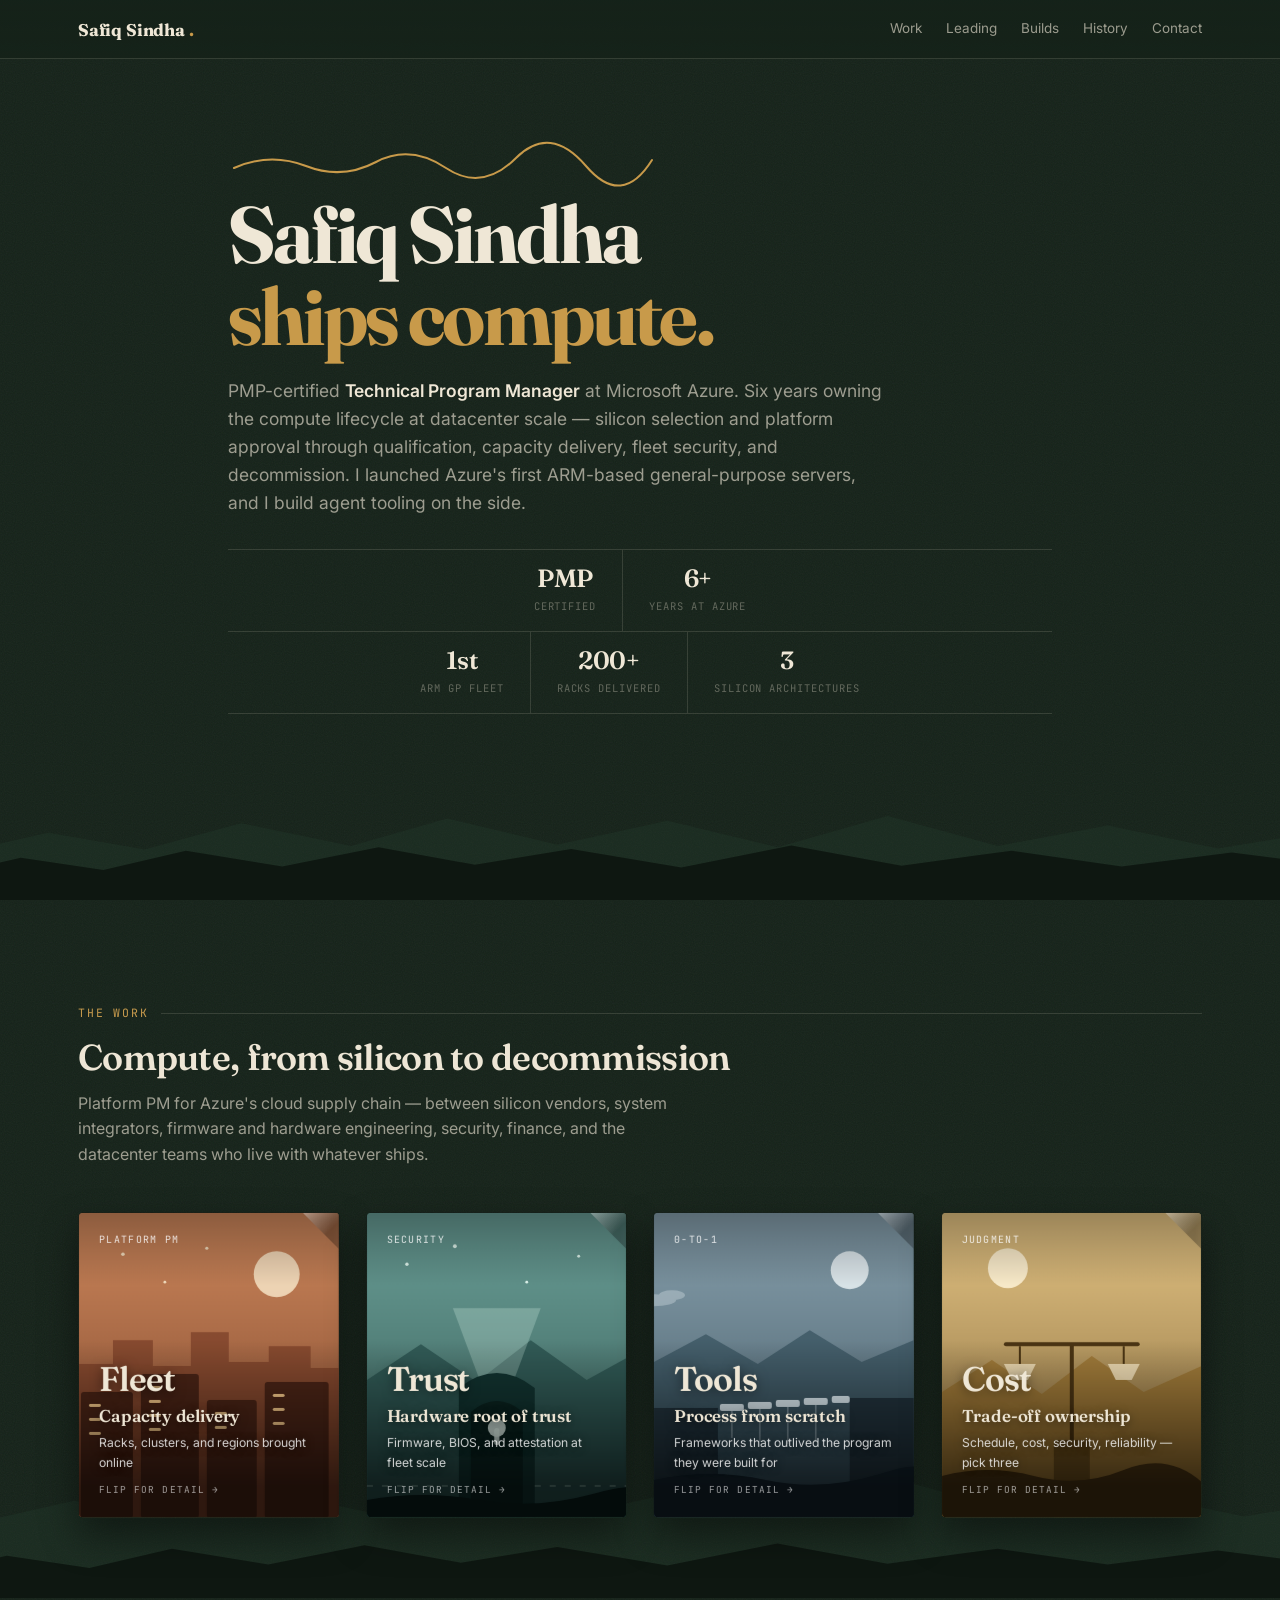
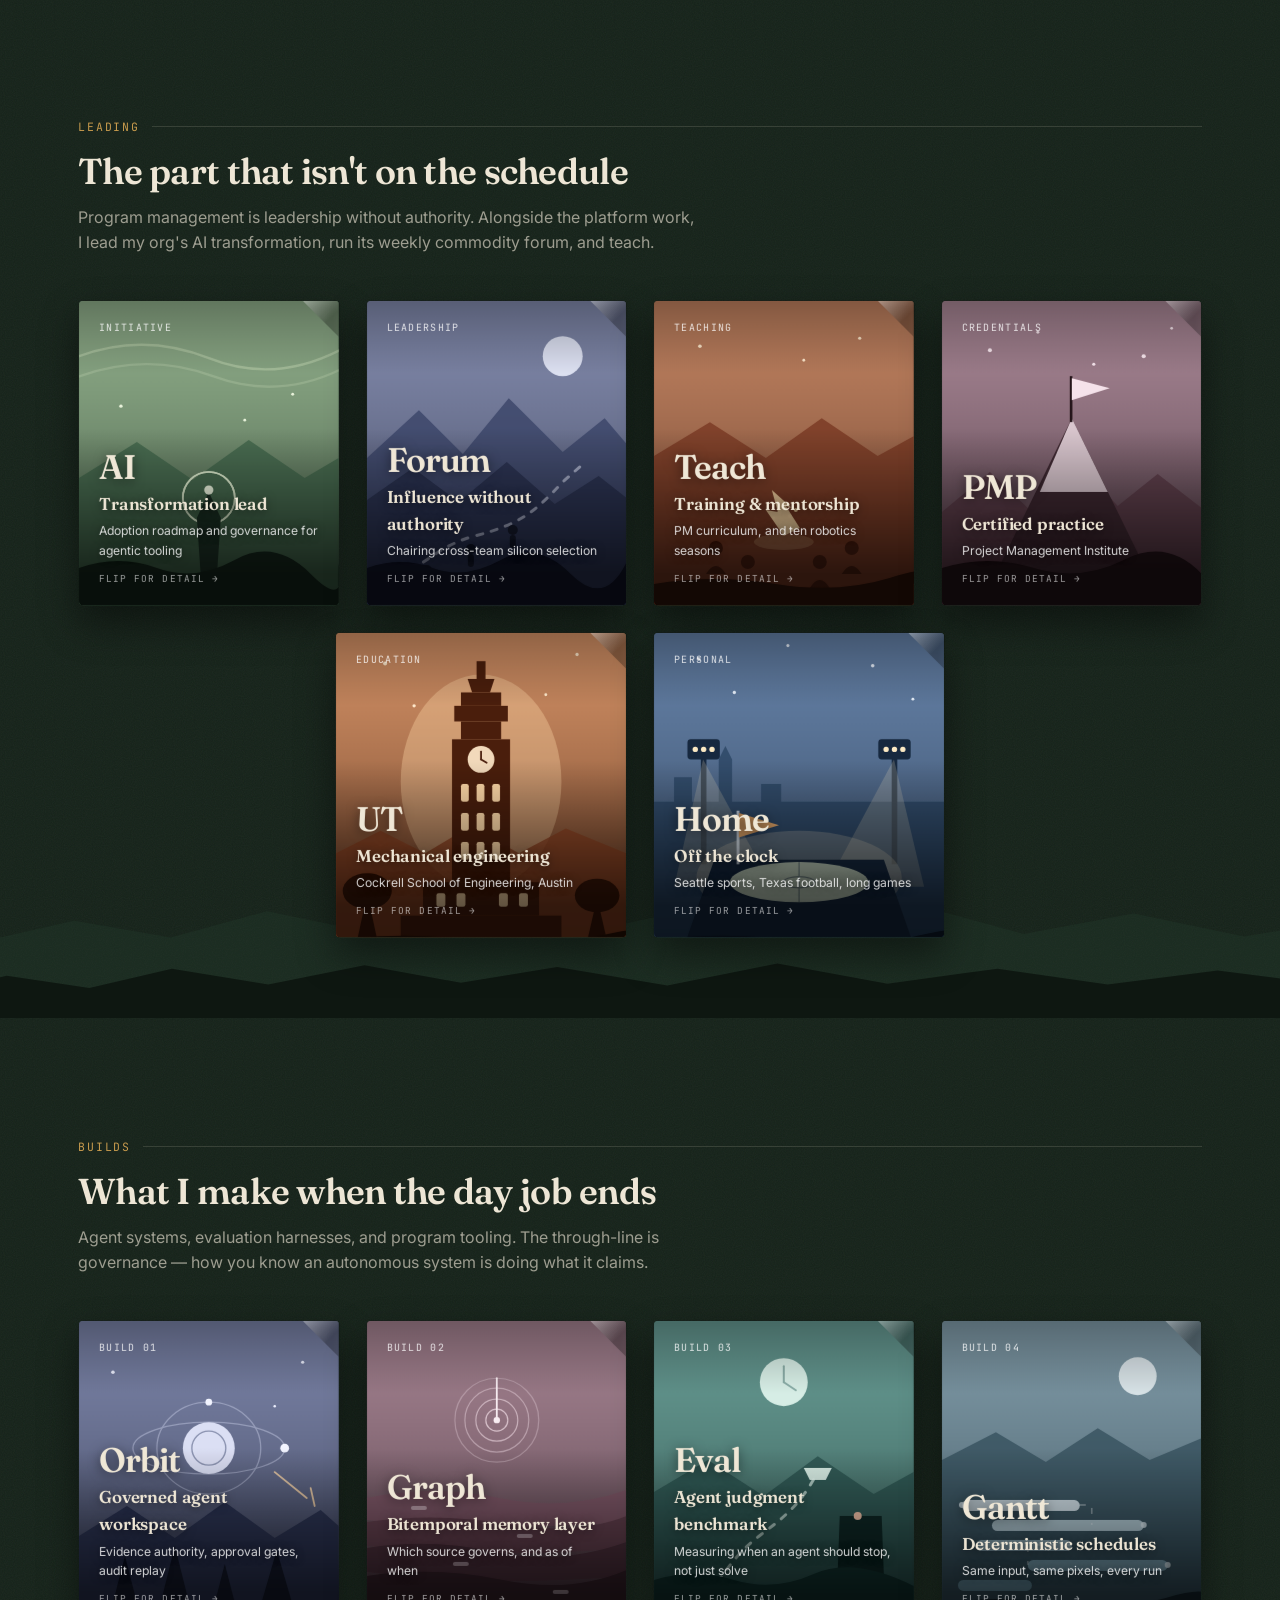
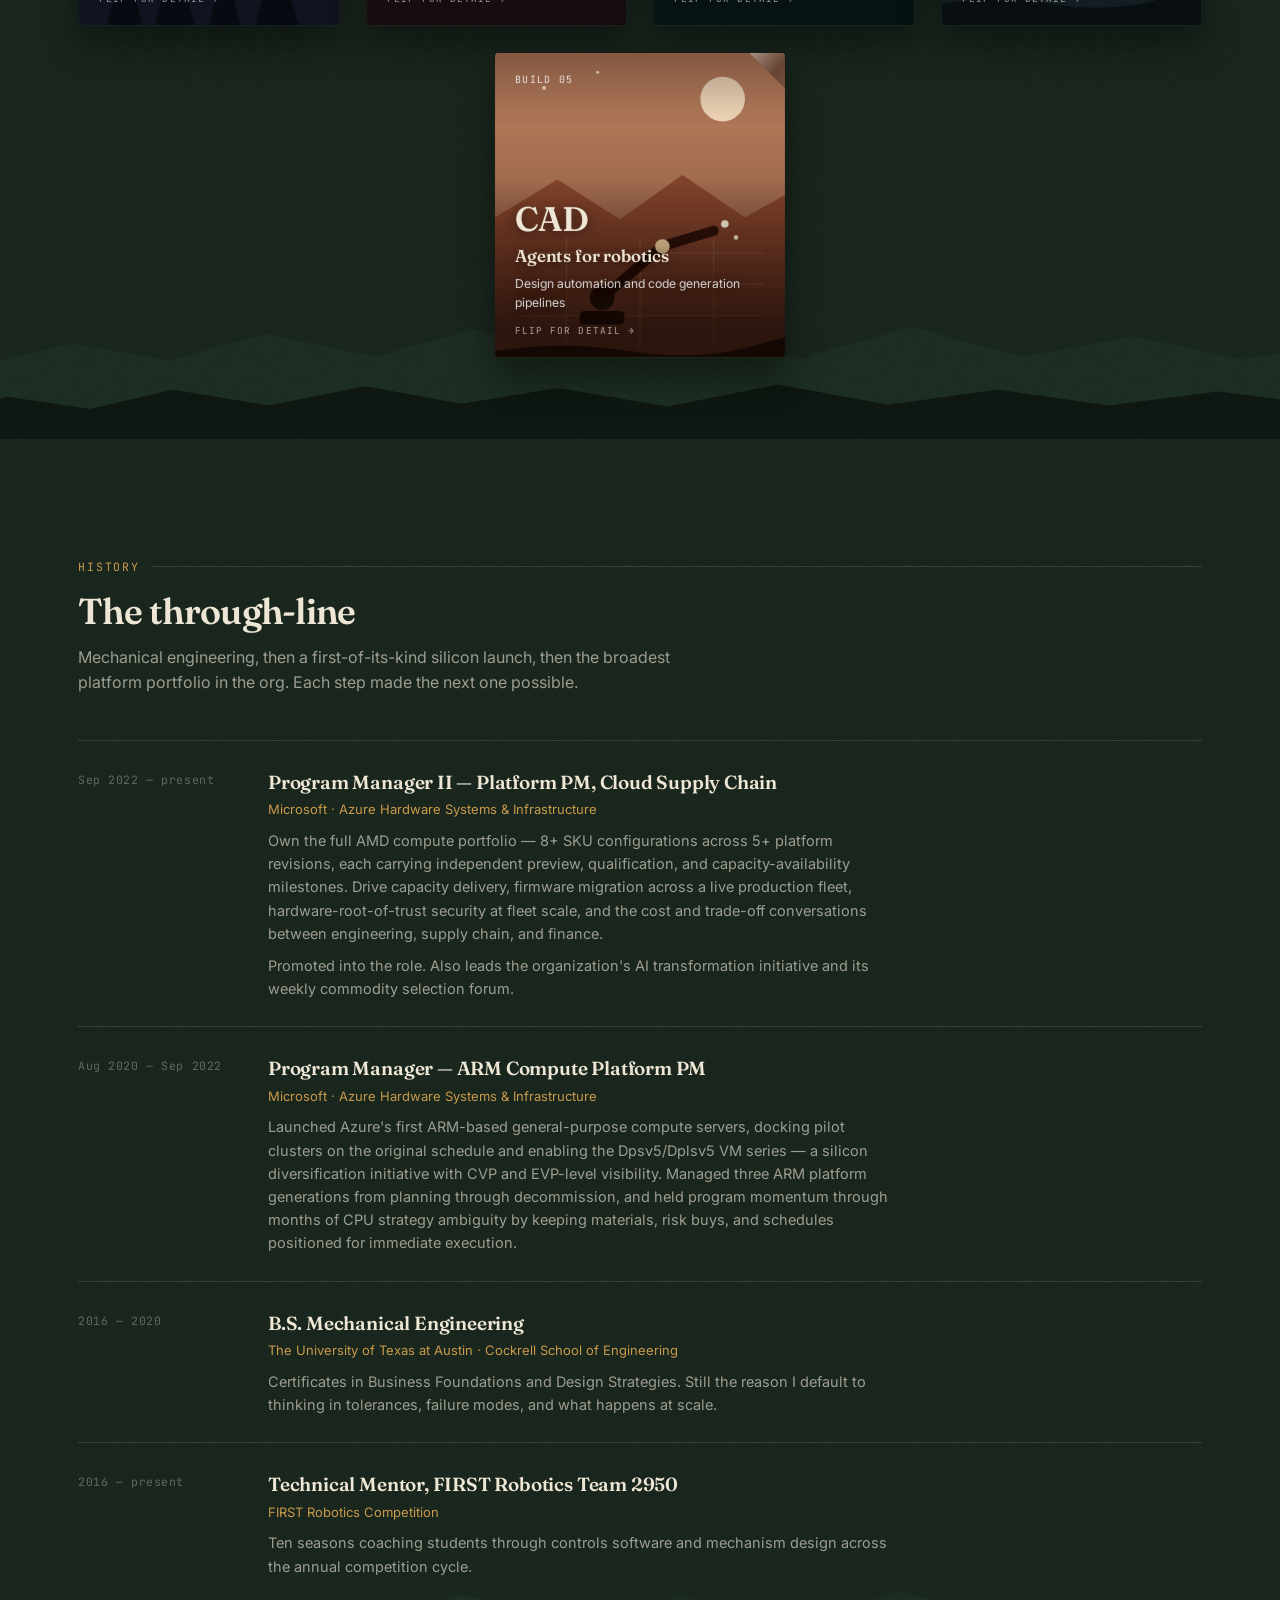
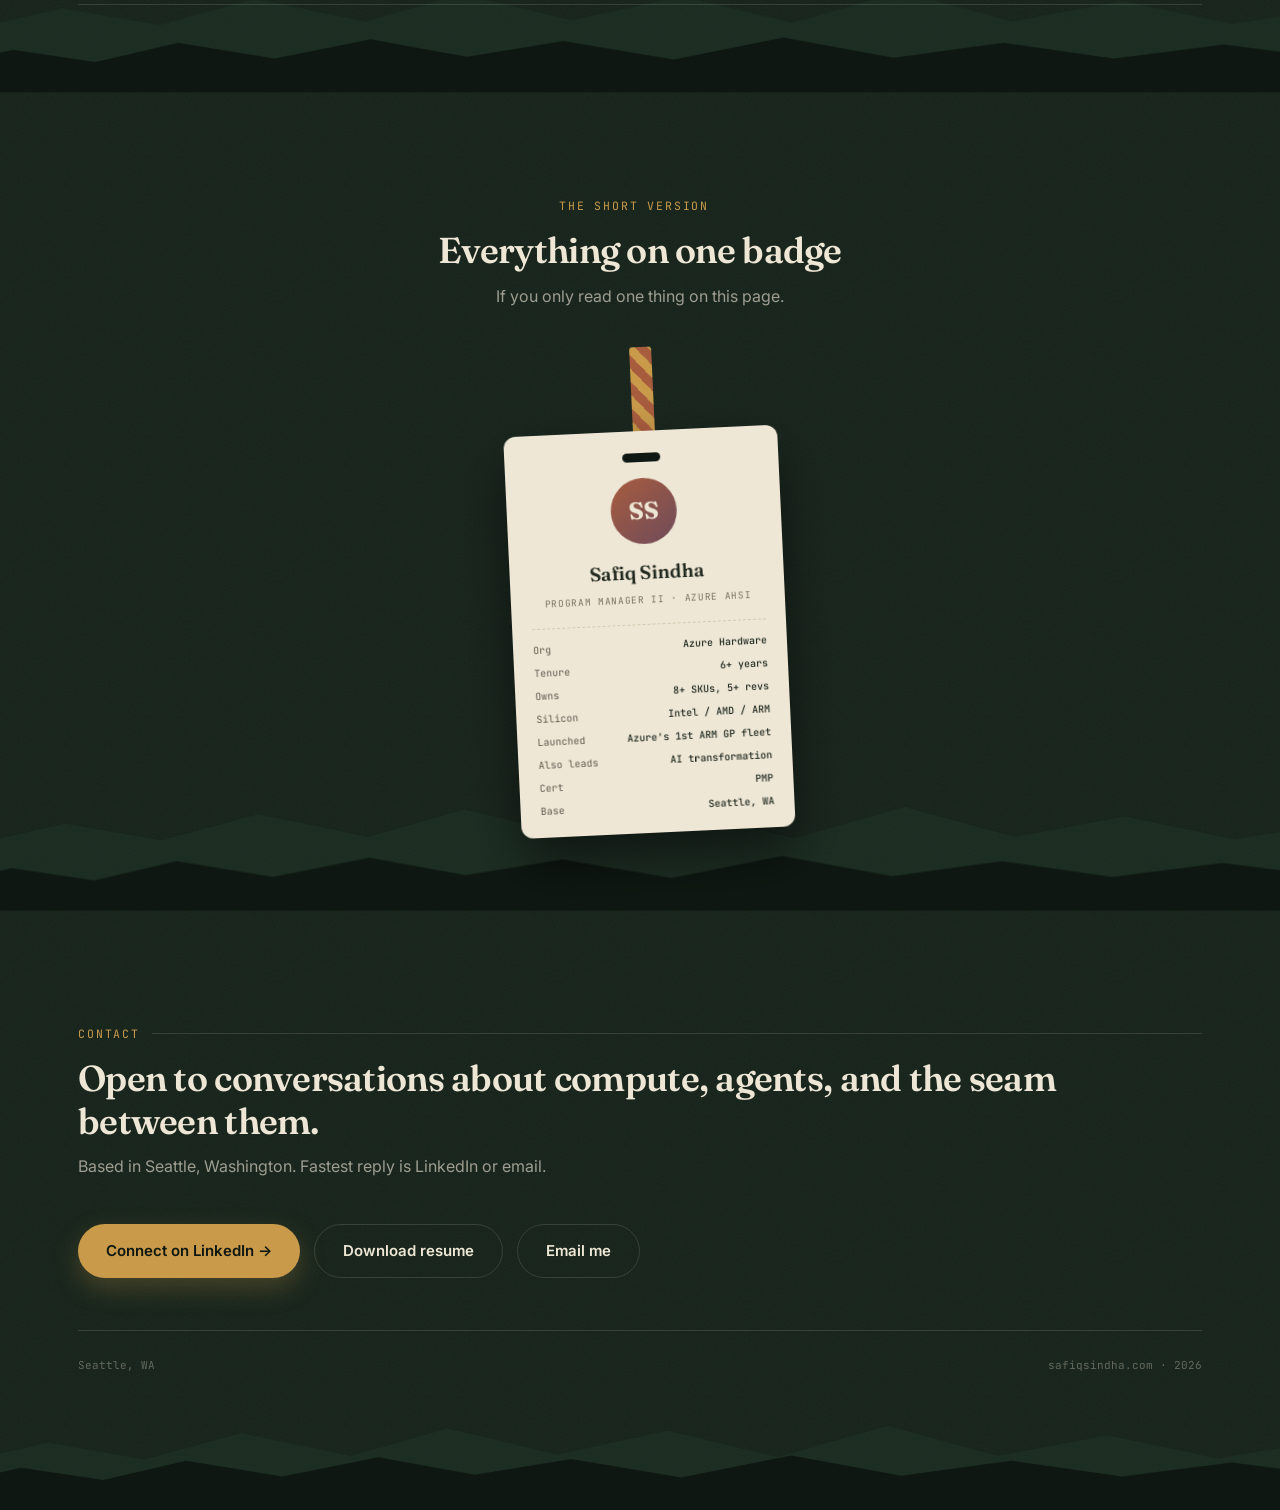
==== index.html @ f5b1d0be "Manual upload of website just the site itself" ====
<!DOCTYPE html>
<html lang="en" class="no-js">
<head>
<meta charset="UTF-8">
<script>document.documentElement.classList.remove('no-js');</script>
<meta name="viewport" content="width=device-width, initial-scale=1">
<title>Safiq Sindha — Technical Program Manager, Azure Compute</title>
<meta name="description" content="PMP-certified Technical Program Manager at Microsoft Azure. Six years owning the compute lifecycle at datacenter scale — from silicon selection and platform qualification through capacity delivery, fleet security, and decommission.">
<link rel="canonical" href="https://safiqsindha.com/">
<meta name="author" content="Safiq Sindha">
<meta name="theme-color" content="#152219">

<link rel="icon" href="/favicon.svg" type="image/svg+xml">
<link rel="icon" href="/favicon-32.png" sizes="32x32" type="image/png">
<link rel="apple-touch-icon" href="/favicon-180.png">

<meta property="og:type" content="website">
<meta property="og:site_name" content="Safiq Sindha">
<meta property="og:url" content="https://safiqsindha.com/">
<meta property="og:title" content="Safiq Sindha — ships compute.">
<meta property="og:description" content="Technical Program Manager at Microsoft Azure Hardware. Six years of cloud server platforms across ARM, Intel, and AMD. Launched Azure's first ARM general-purpose fleet.">
<meta property="og:image" content="https://safiqsindha.com/og-image.png">
<meta property="og:image:width" content="1200">
<meta property="og:image:height" content="630">
<meta property="og:image:alt" content="Safiq Sindha — Technical Program Manager, Microsoft Azure Hardware">

<meta name="twitter:card" content="summary_large_image">
<meta name="twitter:title" content="Safiq Sindha — ships compute.">
<meta name="twitter:description" content="Technical Program Manager at Microsoft Azure Hardware. Six years of cloud server platforms across ARM, Intel, and AMD.">
<meta name="twitter:image" content="https://safiqsindha.com/og-image.png">
<meta name="twitter:creator" content="@safiq5indha">

<script type="application/ld+json">
{
  "@context": "https://schema.org",
  "@type": "Person",
  "name": "Safiq Sindha",
  "url": "https://safiqsindha.com/",
  "jobTitle": "Technical Program Manager",
  "worksFor": { "@type": "Organization", "name": "Microsoft" },
  "address": { "@type": "PostalAddress", "addressLocality": "Seattle", "addressRegion": "WA", "addressCountry": "US" },
  "alumniOf": { "@type": "CollegeOrUniversity", "name": "The University of Texas at Austin" },
  "sameAs": ["https://linkedin.com/in/safiqsindha", "https://x.com/safiq5indha"]
}
</script>
<link rel="preconnect" href="https://fonts.googleapis.com">
<link rel="preconnect" href="https://fonts.gstatic.com" crossorigin>
<link href="https://fonts.googleapis.com/css2?family=Fraunces:opsz,wght@9..144,400;9..144,600;9..144,700&family=Inter:wght@400;500;600&family=JetBrains+Mono:wght@400;500&family=Caveat:wght@600&display=swap" rel="stylesheet">
<style>
  :root{
    --forest:#152219; --forest-deep:#0E1711; --canopy:#26402F;
    --cream:#EFE7D6; --cream-dim:rgba(239,231,214,.62); --cream-faint:rgba(239,231,214,.34);
    --ochre:#C89A4A; --moss:#5B7F63; --clay:#A85C3E; --slate:#4A6472; --plum:#6E4B5A;
    --teal:#3F6E6A; --rust:#9A4F33; --indigo:#4A5479; --burnt:#B25A2E; --night:#33507A;
    --rule:rgba(239,231,214,.14);
  }
  *{box-sizing:border-box;margin:0;padding:0}
  html{scroll-behavior:smooth}
  @media (prefers-reduced-motion:reduce){html{scroll-behavior:auto}
    *{animation-duration:.01ms!important;animation-iteration-count:1!important;transition-duration:.01ms!important}}
  body{background:var(--forest);color:var(--cream);font-family:'Inter',system-ui,sans-serif;
    font-size:16px;line-height:1.6;-webkit-font-smoothing:antialiased;overflow-x:hidden}
  a{color:inherit}
  a:focus-visible,button:focus-visible{outline:2px solid var(--ochre);outline-offset:3px;border-radius:2px}
  .wrap{width:100%;max-width:1180px;margin:0 auto;padding:0 28px}
  .skip{position:absolute;left:-9999px;top:0;z-index:100;background:var(--ochre);
    color:var(--forest-deep);padding:12px 20px;border-radius:0 0 8px 0;
    font-weight:600;font-size:14px;text-decoration:none}
  .skip:focus{left:0}

  .grain{position:absolute;inset:0;pointer-events:none;opacity:.055;
    background-image:url("data:image/svg+xml,%3Csvg xmlns='http://www.w3.org/2000/svg' width='140' height='140'%3E%3Cfilter id='n'%3E%3CfeTurbulence type='fractalNoise' baseFrequency='.9' numOctaves='2' stitchTiles='stitch'/%3E%3C/filter%3E%3Crect width='100%25' height='100%25' filter='url(%23n)'/%3E%3C/svg%3E")}
  .ridge{position:absolute;left:-48px;right:-48px;bottom:0;pointer-events:none;will-change:transform}
  .ridge.far{height:120px;background:var(--canopy);opacity:.32;
    clip-path:polygon(0 100%,0 62%,7% 44%,14% 58%,21% 36%,29% 55%,36% 32%,44% 54%,52% 34%,60% 56%,68% 30%,76% 55%,84% 38%,92% 57%,100% 42%,100% 100%)}
  .ridge.near{height:88px;background:var(--forest-deep);
    clip-path:polygon(0 100%,0 70%,5% 52%,11% 66%,17% 44%,24% 62%,31% 40%,38% 60%,45% 42%,53% 63%,61% 38%,69% 61%,77% 44%,85% 62%,93% 46%,100% 60%,100% 100%)}

  nav{position:fixed;top:0;left:0;right:0;z-index:60;
    background:linear-gradient(180deg,rgba(21,34,25,.97),rgba(21,34,25,.88));border-bottom:1px solid var(--rule)}
  nav .wrap{display:flex;align-items:center;justify-content:space-between;height:58px}
  .brand-wrap{display:flex;align-items:baseline}
  .brand{font-family:'Fraunces',serif;font-weight:700;font-size:17px;text-decoration:none;
    letter-spacing:-.01em;background:none;border:none;color:inherit;cursor:pointer;padding:0;line-height:1}
  .egg{font-family:'Fraunces',serif;font-weight:700;font-size:17px;font-style:normal;
    color:var(--ochre);cursor:pointer;padding:0 4px;transition:opacity .2s;
    background:none;border:none;line-height:1}
  .egg:hover{opacity:.6}
  .navlinks{display:flex;gap:24px;list-style:none;font-size:13.5px}
  .navlinks button{text-decoration:none;color:var(--cream-dim);transition:color .18s;
    background:none;border:none;font:inherit;cursor:pointer;padding:0;position:relative}
  .navlinks button:hover{color:var(--cream)}
  .navlinks button::after{content:'';position:absolute;left:0;right:0;bottom:-6px;height:1.5px;
    background:var(--ochre);transform:scaleX(0);transform-origin:left;transition:transform .25s ease}
  .navlinks button.here{color:var(--cream)}
  .navlinks button.here::after{transform:scaleX(1)}
  @media(max-width:720px){.navlinks{display:none}}

  section{position:relative;padding:104px 0 96px;overflow:hidden}
  .eyebrow{font-family:'JetBrains Mono',monospace;font-size:11.5px;letter-spacing:.16em;
    text-transform:uppercase;color:var(--ochre);margin-bottom:14px;display:flex;align-items:center;gap:12px}
  .eyebrow::after{content:'';flex:1;height:1px;background:var(--rule)}
  h2{font-family:'Fraunces',serif;font-weight:600;font-size:clamp(26px,3.6vw,36px);
    line-height:1.18;letter-spacing:-.02em;margin-bottom:12px}
  .lede{color:var(--cream-dim);font-size:16px;max-width:62ch;margin-bottom:44px}

  /* hero */
  #top{min-height:100svh;display:flex;align-items:center;padding-top:58px}
  .hero-inner{position:relative;z-index:2;max-width:880px}
  .hero-script svg{display:block;width:min(430px,84%);height:auto;overflow:visible;margin-bottom:16px}
  .hero-script path{fill:none;stroke:var(--ochre);stroke-width:2;stroke-linecap:round;
    stroke-dasharray:900;stroke-dashoffset:900;animation:draw 2.2s ease .3s forwards}
  @keyframes draw{to{stroke-dashoffset:0}}
  h1{font-family:'Fraunces',serif;font-weight:700;font-size:clamp(40px,7vw,80px);
    line-height:1.02;letter-spacing:-.035em;margin-bottom:20px;opacity:0;animation:rise .9s ease 1.3s forwards}
  h1 span{display:block;color:var(--ochre)}
  .hero-sub{font-size:17.5px;color:var(--cream-dim);max-width:60ch;margin-bottom:32px;
    opacity:0;animation:rise .9s ease 1.6s forwards}
  .hero-sub b{color:var(--cream);font-weight:600}
  @keyframes rise{from{opacity:0;transform:translateY(16px)}to{opacity:1;transform:none}}
  .proof{border-top:1px solid var(--rule);opacity:0;animation:rise .9s ease 1.9s forwards}
  .proof-row{display:flex;flex-wrap:wrap;border-bottom:1px solid var(--rule)}
  .proof-row.center{justify-content:center}
  .proof-row.center div{padding-right:26px;padding-left:26px;border-left:1px solid var(--rule);
    margin-right:0;text-align:center}
  .proof-row.center div:first-child{border-left:none}
  .proof-row div{padding:16px 26px 16px 0;margin-right:26px;border-right:1px solid var(--rule);text-align:left}
  .proof-row div:last-child{border-right:none;margin-right:0}
  .proof-row.center div{border-right:none}
  .proof dt{font-family:'Fraunces',serif;font-size:25px;font-weight:600;line-height:1;letter-spacing:-.02em}
  .proof dd{font-family:'JetBrains Mono',monospace;font-size:10.5px;letter-spacing:.09em;
    text-transform:uppercase;color:var(--cream-faint);margin-top:7px}
  @media(max-width:560px){
    .proof-row div{padding:13px 16px 13px 0;margin-right:16px}
    .proof-row.center div{padding-left:16px;padding-right:16px}
    .proof dt{font-size:21px} .proof dd{font-size:9.5px;letter-spacing:.06em}
  }

  /* postcards */
  .deck{display:flex;flex-wrap:wrap;justify-content:center;gap:26px;position:relative;z-index:2}
  .stage{flex:1 1 250px;max-width:292px;height:306px;perspective:1900px;isolation:isolate}
  @media(max-width:600px){.stage{flex:1 1 100%;max-width:420px;height:300px}}
  .card{position:relative;width:100%;height:100%;transform-style:preserve-3d;
    -webkit-transform-style:preserve-3d;
    transition:transform 1s cubic-bezier(.62,.04,.34,1);cursor:pointer;border:none;background:none;
    padding:0;text-align:left;color:inherit;font:inherit;display:block}
  .card.flipped{transform:rotateY(-180deg)}
  .side{position:absolute;inset:0;border-radius:5px;overflow:hidden;
    -webkit-backface-visibility:hidden;backface-visibility:hidden;
    box-shadow:0 18px 38px rgba(0,0,0,.44),inset 0 1px 0 rgba(255,255,255,.1);border:1px solid rgba(0,0,0,.24)}
  .side.face{transform:translateZ(1px);transition:visibility 0s linear .5s}
  .side.rear{transform:rotateY(180deg) translateZ(1px);visibility:hidden;
    transition:visibility 0s linear .5s;padding:20px;display:flex;flex-direction:column}
  .card.flipped .side.face{visibility:hidden}
  .card.flipped .side.rear{visibility:visible}
  .fold{position:absolute;top:0;right:0;width:36px;height:36px;z-index:4;
    background:linear-gradient(135deg,rgba(255,255,255,.36),rgba(0,0,0,.22) 62%);
    clip-path:polygon(100% 0,0 0,100% 100%);filter:drop-shadow(-2px 2px 3px rgba(0,0,0,.34))}
  .scene{position:absolute;inset:0;width:100%;height:100%;display:block}
  .scrim{position:absolute;inset:0;z-index:2;pointer-events:none;
    background:linear-gradient(180deg,rgba(0,0,0,.3) 0%,transparent 24%,transparent 42%,rgba(0,0,0,.62) 90%)}
  .face-txt{position:absolute;inset:0;z-index:3;padding:19px 20px;display:flex;flex-direction:column}
  .c-tag{font-family:'JetBrains Mono',monospace;font-size:10px;letter-spacing:.13em;
    text-transform:uppercase;color:rgba(255,255,255,.82)}
  .c-figure{font-family:'Fraunces',serif;font-weight:600;font-size:34px;line-height:1;
    letter-spacing:-.03em;margin-top:auto;text-shadow:0 2px 12px rgba(0,0,0,.55)}
  .c-title{font-family:'Fraunces',serif;font-weight:600;font-size:17px;margin-top:6px;
    letter-spacing:-.01em;text-shadow:0 2px 10px rgba(0,0,0,.55)}
  .c-note{font-size:12.2px;color:rgba(255,255,255,.82);margin-top:4px;text-shadow:0 1px 8px rgba(0,0,0,.55)}
  .c-flip{font-family:'JetBrains Mono',monospace;font-size:9.5px;letter-spacing:.11em;
    text-transform:uppercase;color:rgba(255,255,255,.6);margin-top:10px}
  .r-head{font-family:'Fraunces',serif;font-weight:600;font-size:16px;margin-bottom:9px}
  .r-list{list-style:none;display:grid;gap:9px;margin-top:2px}
  .r-list li{font-size:12.8px;line-height:1.48;color:rgba(239,231,214,.9);padding-left:13px;position:relative}
  .r-list li::before{content:'';position:absolute;left:0;top:7px;width:5px;height:5px;border-radius:1px;background:rgba(239,231,214,.55)}
  .r-list b{color:var(--cream);font-weight:600}
  .postmark{position:absolute;top:14px;right:14px;width:42px;height:42px;border-radius:50%;
    border:1.5px dashed rgba(239,231,214,.42);display:flex;align-items:center;justify-content:center;
    font-family:'JetBrains Mono',monospace;font-size:7.5px;letter-spacing:.05em;
    color:rgba(239,231,214,.5);transform:rotate(-8deg);text-align:center}
  .k-clay .rear{background:#6E3B24} .k-moss .rear{background:#3A5541} .k-slate .rear{background:#2F444F}
  .k-ochre .rear{background:#7E5D26} .k-plum .rear{background:#472F3B} .k-teal .rear{background:#2C4B48}
  .k-rust .rear{background:#6B3421} .k-indigo .rear{background:#333A56} .k-burnt .rear{background:#6E3218}
  .k-night .rear{background:#22364F}

  /* scene motion */
  .celestial{animation:hovy 9s ease-in-out infinite}
  @keyframes hovy{0%,100%{transform:translateY(0)}50%{transform:translateY(-5px)}}
  .twinkle{animation:tw 3s ease-in-out infinite}
  .twinkle:nth-of-type(2n){animation-delay:.9s} .twinkle:nth-of-type(3n){animation-delay:1.8s}
  @keyframes tw{0%,100%{opacity:.24}50%{opacity:.95}}
  .led{animation:led 2.6s steps(1,end) infinite}
  .led:nth-of-type(2n){animation-delay:.55s} .led:nth-of-type(3n){animation-delay:1.15s} .led:nth-of-type(4n){animation-delay:1.7s}
  @keyframes led{0%,52%{opacity:1}53%,100%{opacity:.16}}
  .ring{transform-origin:center;animation:emit 3.4s ease-out infinite}
  .ring.r2{animation-delay:1.13s} .ring.r3{animation-delay:2.26s}
  @keyframes emit{0%{transform:scale(.25);opacity:.85}100%{transform:scale(1.9);opacity:0}}
  .walker{animation:stride 7s linear infinite}
  .walker.w2{animation-delay:.7s} .walker.w3{animation-delay:1.4s}
  @keyframes stride{0%{transform:translateX(0)}100%{transform:translateX(26px)}}
  .flag{transform-origin:left center;animation:flap 2.2s ease-in-out infinite}
  @keyframes flap{0%,100%{transform:skewY(0) scaleX(1)}50%{transform:skewY(-5deg) scaleX(.92)}}
  .flowline{stroke-dasharray:6 9;animation:flow 3.4s linear infinite}
  @keyframes flow{to{stroke-dashoffset:-30}}
  .sweep{transform-origin:center;animation:sweep 9s linear infinite}
  @keyframes sweep{to{transform:rotate(360deg)}}
  .drift{animation:drift 14s linear infinite}
  @keyframes drift{0%{transform:translateX(-46px)}100%{transform:translateX(300px)}}
  .beam{transform-origin:130px 214px;animation:scan 6s ease-in-out infinite}
  @keyframes scan{0%,100%{transform:rotate(-22deg)}50%{transform:rotate(22deg)}}
  .plank{animation:lay 4.5s ease-in-out infinite}
  .plank:nth-of-type(2n){animation-delay:.5s} .plank:nth-of-type(3n){animation-delay:1s} .plank:nth-of-type(4n){animation-delay:1.5s}
  @keyframes lay{0%,100%{opacity:.35}50%{opacity:1}}
  .tip{transform-origin:130px 132px;animation:tilt 5.5s ease-in-out infinite}
  @keyframes tilt{0%,100%{transform:rotate(-4deg)}50%{transform:rotate(4deg)}}
  .ember{animation:up 5s ease-in infinite}
  .ember:nth-of-type(2n){animation-delay:1.3s} .ember:nth-of-type(3n){animation-delay:2.6s} .ember:nth-of-type(4n){animation-delay:3.7s}
  @keyframes up{0%{transform:translateY(0);opacity:.9}100%{transform:translateY(-72px);opacity:0}}
  .sat{transform-origin:130px 128px;animation:sweep 11s linear infinite}
  .sat.s2{animation-duration:7s;animation-direction:reverse}
  .flare{animation:tw 2.2s ease-in-out infinite}
  .armj{transform-origin:96px 236px;animation:reach 5s ease-in-out infinite}
  @keyframes reach{0%,100%{transform:rotate(-9deg)}50%{transform:rotate(11deg)}}
  .armk{transform-origin:150px 190px;animation:wrist 5s ease-in-out infinite}
  @keyframes wrist{0%,100%{transform:rotate(8deg)}50%{transform:rotate(-12deg)}}
  .spark{animation:tw 1.6s ease-in-out infinite}
  .win{animation:lamp 6s ease-in-out infinite}
  .win:nth-of-type(2n){animation-delay:1.4s} .win:nth-of-type(3n){animation-delay:2.8s} .win:nth-of-type(4n){animation-delay:4.1s}
  @keyframes lamp{0%,100%{opacity:.3}45%,62%{opacity:.95}}
  .glow{animation:glowp 5s ease-in-out infinite}
  @keyframes glowp{0%,100%{opacity:.3}50%{opacity:.75}}

  /* history */
  .ledger{border-top:1px solid var(--rule);position:relative;z-index:2}
  .row{display:grid;grid-template-columns:158px 1fr;gap:32px;padding:26px 0;border-bottom:1px solid var(--rule)}
  @media(max-width:680px){.row{grid-template-columns:1fr;gap:8px}}
  .row-when{font-family:'JetBrains Mono',monospace;font-size:11.5px;letter-spacing:.05em;color:var(--cream-faint);padding-top:4px}
  .row-role{font-family:'Fraunces',serif;font-weight:600;font-size:19px;letter-spacing:-.01em}
  .row-org{font-size:13px;color:var(--ochre);margin-top:2px;margin-bottom:9px}
  .row-body{font-size:14.5px;color:var(--cream-dim);max-width:70ch}
  .row-body + .row-body{margin-top:9px}

  /* badge */
  #badge-band{padding:96px 0 88px}
  .band-inner{position:relative;z-index:2;display:flex;flex-direction:column;align-items:center;text-align:center}
  .band-inner .lede{margin-bottom:38px}
  .lanyard{width:22px;height:88px;border-radius:3px 3px 0 0;margin:0 auto;transform-origin:top center;
    background:repeating-linear-gradient(48deg,var(--ochre),var(--ochre) 9px,var(--clay) 9px,var(--clay) 18px);
    animation:sway 6s ease-in-out infinite;will-change:transform}
  .badge{width:274px;background:var(--cream);color:#20291F;border-radius:12px;padding:22px 20px 18px;
    margin-top:-4px;box-shadow:0 26px 52px rgba(0,0,0,.5);transform-origin:top center;
    animation:sway 6s ease-in-out infinite;text-align:left;will-change:transform}
  .pendulum-live .lanyard,.pendulum-live .badge{animation:none}
  @keyframes sway{0%,100%{transform:rotate(-1.7deg)}50%{transform:rotate(1.7deg)}}
  .badge-punch{width:38px;height:9px;border-radius:5px;background:var(--forest-deep);margin:0 auto 16px}
  .badge-mark{width:66px;height:66px;border-radius:50%;margin:0 auto 13px;display:flex;align-items:center;
    justify-content:center;font-family:'Fraunces',serif;font-weight:700;font-size:24px;color:var(--cream);
    background:linear-gradient(140deg,var(--clay),var(--plum))}
  .badge-name{font-family:'Fraunces',serif;font-weight:600;font-size:19px;text-align:center;letter-spacing:-.01em}
  .badge-role{font-family:'JetBrains Mono',monospace;font-size:9.5px;letter-spacing:.07em;
    text-transform:uppercase;text-align:center;color:#7A7364;margin-top:5px}
  .badge-rows{margin-top:16px;border-top:1px dashed #D3C8B0;padding-top:13px;display:grid;gap:7px}
  .badge-rows div{display:flex;justify-content:space-between;gap:14px;
    font-family:'JetBrains Mono',monospace;font-size:10px;color:#5F594D}
  .badge-rows b{color:#20291F;font-weight:500;text-align:right}

  #contact{padding-bottom:110px}
  .cta-row{display:flex;flex-wrap:wrap;gap:14px;position:relative;z-index:2}
  .cta{display:inline-flex;align-items:center;gap:9px;font-weight:600;font-size:15px;
    text-decoration:none;padding:14px 28px;border-radius:34px;transition:transform .18s}
  .cta.primary{background:var(--ochre);color:var(--forest-deep);box-shadow:0 10px 26px rgba(200,154,74,.26)}
  .cta.ghost{border:1px solid var(--rule);color:var(--cream)}
  .cta:hover{transform:translateY(-2px)}
  footer{border-top:1px solid var(--rule);margin-top:52px;padding:26px 0;font-family:'JetBrains Mono',monospace;
    font-size:11px;color:var(--cream-faint);display:flex;justify-content:space-between;flex-wrap:wrap;gap:10px;position:relative;z-index:2}

  .reveal{opacity:0;transform:translateY(22px);transition:opacity .7s ease,transform .7s ease}
  .reveal.in{opacity:1;transform:none}
  /* if JS never runs, nothing should stay hidden */
  .no-js .reveal,.no-js h1,.no-js .hero-sub,.no-js .proof{opacity:1;transform:none;animation:none}
  /* scenes only animate while on screen */
  .stage:not(.vis) .scene *{animation-play-state:paused}
  .no-js .stage .scene *{animation-play-state:running}

  ::selection{background:var(--ochre);color:var(--forest-deep)}
  button,a{-webkit-tap-highlight-color:rgba(200,154,74,.25)}
  section{scroll-margin-top:58px}

  /* ── print: collapse to a clean paper document ── */
  @media print{
    @page{ margin:14mm }
    *{ animation:none !important; transition:none !important;
       box-shadow:none !important; text-shadow:none !important }
    body{ background:#fff; color:#1A1A1A; font-size:10.5pt; line-height:1.45 }
    nav,.grain,.ridge,.scene,.scrim,.fold,.postmark,.c-flip,
    .lanyard,.hero-script,.snake-overlay,.cta,.egg{ display:none !important }
    section{ padding:0 0 14pt; overflow:visible; page-break-inside:avoid }
    .wrap{ max-width:none; padding:0 }
    #top{ min-height:0; padding-top:0; display:block }
    h1{ font-size:24pt; color:#111; margin-bottom:4pt; opacity:1; animation:none }
    h1 span{ display:inline; color:#111 }
    h1 span::before{ content:' ' }
    h2{ font-size:13pt; color:#111; margin-bottom:4pt }
    .hero-sub{ font-size:10.5pt; color:#333; max-width:none; opacity:1; margin-bottom:8pt }
    .eyebrow{ color:#666; font-size:8pt; margin:10pt 0 3pt }
    .eyebrow::after{ background:#CCC }
    .lede{ color:#444; margin-bottom:8pt; font-size:10pt }
    .proof{ border-color:#CCC; opacity:1 }
    .proof-row{ border-color:#CCC; justify-content:flex-start }
    .proof-row.center div{ border-color:#CCC; text-align:left; padding:4pt 10pt 4pt 0 }
    .proof dt{ font-size:12pt; color:#111 } .proof dd{ color:#666; margin-top:2pt }
    /* cards print as their back content only */
    .deck{ display:block }
    .stage{ height:auto; max-width:none; perspective:none; page-break-inside:avoid }
    .card{ height:auto; transform:none !important }
    .side.face{ display:none }
    .side.rear{ position:static; visibility:visible !important; transform:none !important;
      background:none !important; border:none; padding:0 0 8pt; display:block }
    .r-head{ font-size:11pt; color:#111; margin-bottom:2pt }
    .r-list{ gap:2pt } .r-list li{ color:#333; font-size:9.5pt }
    .r-list li::before{ background:#888 }
    .r-list b,.row-body b{ color:#000 }
    .ledger,.row{ border-color:#CCC }
    .row{ page-break-inside:avoid; padding:8pt 0 }
    .row-when{ color:#666 } .row-role{ font-size:11pt; color:#111 }
    .row-org{ color:#555 } .row-body{ color:#333; font-size:9.5pt; max-width:none }
    #badge-band{ display:none }
    .badge{ animation:none; box-shadow:none }
    footer{ border-color:#CCC; color:#666; margin-top:10pt; padding:8pt 0 }
    .reveal{ opacity:1 !important; transform:none !important }
  }

  /* ── snake ── */
  .snake-overlay{position:fixed;inset:0;z-index:200;display:flex;align-items:center;justify-content:center;
    background:rgba(9,17,12,.9);backdrop-filter:blur(6px);padding:20px}
  .snake-overlay[hidden]{display:none}
  .snake-box{background:var(--forest-deep);border:1px solid var(--rule);border-radius:12px;
    padding:20px;box-shadow:0 30px 70px rgba(0,0,0,.6);max-width:100%}
  .snake-top{display:flex;align-items:baseline;justify-content:space-between;gap:20px;margin-bottom:14px}
  .snake-top h3{font-family:'Fraunces',serif;font-weight:600;font-size:18px}
  .snake-top button{background:none;border:1px solid var(--rule);color:var(--cream-dim);
    font-family:'JetBrains Mono',monospace;font-size:10px;letter-spacing:.1em;text-transform:uppercase;
    padding:6px 12px;border-radius:20px;cursor:pointer}
  .snake-top button:hover{color:var(--cream)}
  #snake-canvas{display:block;border-radius:6px;background:#101E15;border:1px solid var(--rule);
    touch-action:none;max-width:100%;height:auto}
  .snake-bot{display:flex;justify-content:space-between;gap:16px;margin-top:12px;
    font-family:'JetBrains Mono',monospace;font-size:10.5px;letter-spacing:.08em;
    text-transform:uppercase;color:var(--cream-faint)}
  .snake-bot b{color:var(--ochre);font-weight:500}
</style>
</head>
<body>

<a class="skip" href="#work">Skip to content</a>
<nav><div class="wrap">
  <div class="brand-wrap">
    <button class="brand" type="button" data-scroll="top">Safiq Sindha</button><button class="egg" id="egg" type="button" aria-label="Play a hidden game" title="…">.</button>
  </div>
  <ul class="navlinks">
    <li><button type="button" data-scroll="work">Work</button></li>
    <li><button type="button" data-scroll="leading">Leading</button></li>
    <li><button type="button" data-scroll="builds">Builds</button></li>
    <li><button type="button" data-scroll="history">History</button></li>
    <li><button type="button" data-scroll="contact">Contact</button></li>
  </ul>
</div></nav>

<!-- HERO -->
<section id="top">
  <div class="grain" aria-hidden="true"></div>
  <div class="wrap hero-inner">
    <div class="hero-script"><svg viewBox="0 0 430 30"><path d="M6 20 Q42 4 78 18 T148 14 T218 20 T288 10 T358 18 T424 12"/></svg></div>
    <h1>Safiq Sindha<span>ships compute.</span></h1>
    <p class="hero-sub">PMP-certified <b>Technical Program Manager</b> at Microsoft Azure. Six years owning the compute lifecycle at datacenter scale — silicon selection and platform approval through qualification, capacity delivery, fleet security, and decommission. I launched Azure's first ARM-based general-purpose servers, and I build agent tooling on the side.</p>
    <dl class="proof">
      <div class="proof-row center">
        <div><dt>PMP</dt><dd>Certified</dd></div>
        <div><dt>6+</dt><dd>Years at Azure</dd></div>
      </div>
      <div class="proof-row center">
        <div><dt>1st</dt><dd>ARM GP fleet</dd></div>
        <div><dt>200+</dt><dd>Racks delivered</dd></div>
        <div><dt>3</dt><dd>Silicon architectures</dd></div>
      </div>
    </dl>
  </div>
  <div class="ridge far" aria-hidden="true"></div><div class="ridge near" aria-hidden="true"></div>
</section>

<!-- WORK -->
<section id="work">
  <div class="grain" aria-hidden="true"></div>
  <div class="wrap">
    <div class="eyebrow reveal">The work</div>
    <h2 class="reveal">Compute, from silicon to decommission</h2>
    <p class="lede reveal">Platform PM for Azure's cloud supply chain — between silicon vendors, system integrators, firmware and hardware engineering, security, finance, and the datacenter teams who live with whatever ships.</p>
    <div class="deck">

      <!-- capacity delivery -->
      <div class="stage reveal"><button aria-pressed="false" class="card k-clay" aria-label="Flip: Capacity delivery">
        <div class="side face">
          <svg class="scene" aria-hidden="true" focusable="false" viewBox="0 0 260 306" preserveAspectRatio="xMidYMid slice">
            <rect width="260" height="306" fill="#A85C3E"/><rect width="260" height="306" fill="url(#g1)"/>
            <defs><linearGradient id="g1" x1="0" y1="0" x2="0" y2="1">
              <stop offset="0" stop-color="#E4A46F" stop-opacity=".55"/><stop offset="1" stop-color="#5C2C1A" stop-opacity=".88"/></linearGradient></defs>
            <circle class="celestial" cx="198" cy="62" r="23" fill="#F3DDBE" opacity=".9"/>
            <circle class="twinkle" cx="44" cy="42" r="1.8" fill="#F3DDBE"/><circle class="twinkle" cx="86" cy="70" r="1.4" fill="#F3DDBE"/>
            <circle class="twinkle" cx="128" cy="36" r="1.6" fill="#F3DDBE"/>
            <path d="M0 152 L34 152 L34 128 L74 128 L74 154 L112 154 L112 120 L150 120 L150 150 L190 150 L190 134 L232 134 L232 156 L260 156 L260 306 L0 306Z" fill="#7E4229" opacity=".78"/>
            <g fill="#4A2416"><rect x="2" y="180" width="52" height="126" rx="3"/><rect x="62" y="162" width="58" height="144" rx="3"/>
              <rect x="128" y="188" width="50" height="118" rx="3"/><rect x="186" y="170" width="64" height="136" rx="3"/></g>
            <g fill="#F6C98A">
              <rect class="led" x="10" y="192" width="12" height="3" rx="1.5"/><rect class="led" x="10" y="206" width="12" height="3" rx="1.5"/>
              <rect class="led" x="10" y="220" width="12" height="3" rx="1.5"/><rect class="led" x="70" y="174" width="12" height="3" rx="1.5"/>
              <rect class="led" x="70" y="188" width="12" height="3" rx="1.5"/><rect class="led" x="70" y="202" width="12" height="3" rx="1.5"/>
              <rect class="led" x="70" y="216" width="12" height="3" rx="1.5"/><rect class="led" x="136" y="200" width="12" height="3" rx="1.5"/>
              <rect class="led" x="136" y="214" width="12" height="3" rx="1.5"/><rect class="led" x="194" y="182" width="12" height="3" rx="1.5"/>
              <rect class="led" x="194" y="196" width="12" height="3" rx="1.5"/><rect class="led" x="194" y="210" width="12" height="3" rx="1.5"/></g>
          </svg>
          <div class="scrim" aria-hidden="true"></div><div class="fold" aria-hidden="true"></div>
          <div class="face-txt"><div class="c-tag">Platform PM</div>
            <div class="c-figure">Fleet</div><div class="c-title">Capacity delivery</div>
            <div class="c-note">Racks, clusters, and regions brought online</div>
            <div class="c-flip">Flip for detail →</div></div>
        </div>
        <div class="side rear"><div class="postmark">FLEET</div>
          <div class="r-head">Capacity delivery</div>
          <ul class="r-list">
            <li>Own the broadest active compute portfolio in the org — <b>8+ SKUs across 5+ platform revisions</b></li>
            <li>Drove <b>200+ racks</b> from under 50% to 90% readiness by the original date</li>
            <li>Delivered 12 clusters through a no-buffer pipeline ahead of a hard external deadline</li>
          </ul>
        </div>
      </button></div>

      <!-- hardware security -->
      <div class="stage reveal"><button aria-pressed="false" class="card k-teal" aria-label="Flip: Hardware root of trust">
        <div class="side face">
          <svg class="scene" aria-hidden="true" focusable="false" viewBox="0 0 260 306" preserveAspectRatio="xMidYMid slice">
            <rect width="260" height="306" fill="#3F6E6A"/><rect width="260" height="306" fill="url(#g2)"/>
            <defs><linearGradient id="g2" x1="0" y1="0" x2="0" y2="1">
              <stop offset="0" stop-color="#9AD3C7" stop-opacity=".4"/><stop offset="1" stop-color="#14312D" stop-opacity=".92"/></linearGradient></defs>
            <circle class="twinkle" cx="40" cy="52" r="1.7" fill="#DFF4EC"/><circle class="twinkle" cx="212" cy="44" r="1.5" fill="#DFF4EC"/>
            <circle class="twinkle" cx="160" cy="70" r="1.4" fill="#DFF4EC"/><circle class="twinkle" cx="88" cy="34" r="1.9" fill="#DFF4EC"/>
            <path d="M0 168 L54 132 L110 170 L164 128 L220 168 L260 146 L260 306 L0 306Z" fill="#2C5450" opacity=".85"/>
            <g class="beam" opacity=".26"><path d="M130 214 L86 96 L174 96Z" fill="#D8F2E8"/></g>
            <path d="M92 306 L92 176 Q130 146 168 176 L168 306Z" fill="#123330"/>
            <path d="M104 306 L104 200 Q130 178 156 200 L156 306Z" fill="#0B2320"/>
            <circle cx="130" cy="216" r="9" fill="#E4F7EF" opacity=".9"/>
            <rect x="127.4" y="216" width="5.2" height="17" rx="2.6" fill="#E4F7EF" opacity=".9"/>
            <g stroke="#CFEFE4" stroke-width="1.4" fill="none" opacity=".45">
              <path class="flowline" d="M0 274 L92 274"/><path class="flowline" d="M168 274 L260 274"/></g>
            <path d="M0 306 L0 288 Q56 278 112 288 T226 282 T260 288 L260 306Z" fill="#0A1F1D"/>
          </svg>
          <div class="scrim" aria-hidden="true"></div><div class="fold" aria-hidden="true"></div>
          <div class="face-txt"><div class="c-tag">Security</div>
            <div class="c-figure">Trust</div><div class="c-title">Hardware root of trust</div>
            <div class="c-note">Firmware, BIOS, and attestation at fleet scale</div>
            <div class="c-flip">Flip for detail →</div></div>
        </div>
        <div class="side rear"><div class="postmark">TRUST</div>
          <div class="r-head">Hardware root of trust</div>
          <ul class="r-list">
            <li>Led an emergency BIOS security qualification to a validated patch in <b>four weeks</b></li>
            <li>Caught a BMC attestation failure before production — moved rework upstream to the integrator</li>
            <li>Drove a fleet-wide hardware control module update across every AMD and ARM program</li>
          </ul>
        </div>
      </button></div>

      <!-- tooling 0 to 1 -->
      <div class="stage reveal"><button aria-pressed="false" class="card k-slate" aria-label="Flip: Process from scratch">
        <div class="side face">
          <svg class="scene" aria-hidden="true" focusable="false" viewBox="0 0 260 306" preserveAspectRatio="xMidYMid slice">
            <rect width="260" height="306" fill="#4A6472"/><rect width="260" height="306" fill="url(#g3)"/>
            <defs><linearGradient id="g3" x1="0" y1="0" x2="0" y2="1">
              <stop offset="0" stop-color="#C3DAE6" stop-opacity=".45"/><stop offset="1" stop-color="#1C303A" stop-opacity=".9"/></linearGradient></defs>
            <circle class="celestial" cx="196" cy="58" r="19" fill="#EDF4F7" opacity=".82"/>
            <g class="drift" opacity=".3" fill="#EDF4F7"><ellipse cx="0" cy="88" rx="22" ry="6"/><ellipse cx="18" cy="83" rx="13" ry="5"/></g>
            <path d="M0 150 L52 122 L104 152 L156 118 L208 150 L260 128 L260 306 L0 306Z" fill="#35505D" opacity=".7"/>
            <path d="M0 306 L0 196 L64 196 L64 306Z" fill="#22333D"/>
            <path d="M196 306 L196 186 L260 186 L260 306Z" fill="#22333D"/>
            <g fill="#DCEAF1">
              <rect class="plank" x="66" y="192" width="24" height="7" rx="2"/>
              <rect class="plank" x="94" y="190" width="24" height="7" rx="2"/>
              <rect class="plank" x="122" y="188" width="24" height="7" rx="2"/>
              <rect class="plank" x="150" y="186" width="24" height="7" rx="2"/>
              <rect class="plank" x="178" y="184" width="18" height="7" rx="2"/></g>
            <g stroke="#DCEAF1" stroke-width="1.6" opacity=".4">
              <path d="M78 199 L78 226"/><path d="M106 197 L106 230"/><path d="M134 195 L134 232"/><path d="M162 193 L162 230"/></g>
            <path d="M0 306 L0 268 Q56 256 112 268 T226 262 T260 270 L260 306Z" fill="#152530"/>
          </svg>
          <div class="scrim" aria-hidden="true"></div><div class="fold" aria-hidden="true"></div>
          <div class="face-txt"><div class="c-tag">0-to-1</div>
            <div class="c-figure">Tools</div><div class="c-title">Process from scratch</div>
            <div class="c-note">Frameworks that outlived the program they were built for</div>
            <div class="c-flip">Flip for detail →</div></div>
        </div>
        <div class="side rear"><div class="postmark">BUILD</div>
          <div class="r-head">Process from scratch</div>
          <ul class="r-list">
            <li>Cut firmware deployment from <b>21 days to 4</b> with a new SKU-based model</li>
            <li>Built the SKU qualification framework now used across all active platforms</li>
            <li>Wrote the sustaining transition guide that became the org's playbook</li>
          </ul>
        </div>
      </button></div>

      <!-- cost and trade-offs -->
      <div class="stage reveal"><button aria-pressed="false" class="card k-ochre" aria-label="Flip: Trade-off ownership">
        <div class="side face">
          <svg class="scene" aria-hidden="true" focusable="false" viewBox="0 0 260 306" preserveAspectRatio="xMidYMid slice">
            <rect width="260" height="306" fill="#C89A4A"/><rect width="260" height="306" fill="url(#g4)"/>
            <defs><linearGradient id="g4" x1="0" y1="0" x2="0" y2="1">
              <stop offset="0" stop-color="#F6E3B4" stop-opacity=".5"/><stop offset="1" stop-color="#5B4118" stop-opacity=".9"/></linearGradient></defs>
            <circle class="celestial" cx="66" cy="56" r="20" fill="#FFF4D8" opacity=".85"/>
            <path d="M0 180 L50 148 L100 182 L150 144 L202 180 L260 154 L260 306 L0 306Z" fill="#9B7430" opacity=".78"/>
            <g class="tip">
              <rect x="128" y="132" width="4" height="96" fill="#4A3413"/>
              <rect x="62" y="130" width="136" height="4" rx="2" fill="#4A3413"/>
              <g stroke="#4A3413" stroke-width="2" fill="none"><path d="M78 134 L78 152"/><path d="M182 134 L182 152"/></g>
              <path d="M62 152 L94 152 L86 168 L70 168Z" fill="#F3E2BB" opacity=".9"/>
              <path d="M166 152 L198 152 L190 168 L174 168Z" fill="#F3E2BB" opacity=".9"/></g>
            <rect x="112" y="228" width="36" height="78" fill="#6B4E1D"/>
            <path d="M0 306 L0 264 Q46 252 92 264 T182 258 T260 270 L260 306Z" fill="#4A3413"/>
          </svg>
          <div class="scrim" aria-hidden="true"></div><div class="fold" aria-hidden="true"></div>
          <div class="face-txt"><div class="c-tag">Judgment</div>
            <div class="c-figure">Cost</div><div class="c-title">Trade-off ownership</div>
            <div class="c-note">Schedule, cost, security, reliability — pick three</div>
            <div class="c-flip">Flip for detail →</div></div>
        </div>
        <div class="side rear"><div class="postmark">COST</div>
          <div class="r-head">Trade-off ownership</div>
          <ul class="r-list">
            <li>Own the schedule-cost-security call across <b>6+ partner orgs</b>, with authority over none of them</li>
            <li>Cleared a CAPEX blocker with finance that was holding up builds</li>
            <li>Team's BOM subject matter expert — 6+ growth BOMs released</li>
          </ul>
        </div>
      </button></div>

    </div>
  </div>
  <div class="ridge far" aria-hidden="true"></div><div class="ridge near" aria-hidden="true"></div>
</section>

<!-- LEADING -->
<section id="leading">
  <div class="grain" aria-hidden="true"></div>
  <div class="wrap">
    <div class="eyebrow reveal">Leading</div>
    <h2 class="reveal">The part that isn't on the schedule</h2>
    <p class="lede reveal">Program management is leadership without authority. Alongside the platform work, I lead my org's AI transformation, run its weekly commodity forum, and teach.</p>
    <div class="deck">

      <!-- AI transformation -->
      <div class="stage reveal"><button aria-pressed="false" class="card k-moss" aria-label="Flip: AI transformation">
        <div class="side face">
          <svg class="scene" aria-hidden="true" focusable="false" viewBox="0 0 260 306" preserveAspectRatio="xMidYMid slice">
            <rect width="260" height="306" fill="#5B7F63"/><rect width="260" height="306" fill="url(#g5)"/>
            <defs><linearGradient id="g5" x1="0" y1="0" x2="0" y2="1">
              <stop offset="0" stop-color="#CFE4B8" stop-opacity=".42"/><stop offset="1" stop-color="#1E3527" stop-opacity=".92"/></linearGradient></defs>
            <g stroke="#DDECC8" stroke-width="2.4" fill="none" opacity=".34" stroke-linecap="round">
              <path d="M-10 60 Q60 30 130 58 T272 44"/><path d="M-10 80 Q64 50 134 76 T272 64" opacity=".6"/></g>
            <circle class="twinkle" cx="42" cy="106" r="1.7" fill="#EAF4DC"/><circle class="twinkle" cx="214" cy="94" r="1.5" fill="#EAF4DC"/>
            <circle class="twinkle" cx="166" cy="120" r="1.4" fill="#EAF4DC"/>
            <path d="M0 178 L58 142 L114 180 L170 140 L226 178 L260 158 L260 306 L0 306Z" fill="#44684D" opacity=".85"/>
            <g transform="translate(130 198)">
              <circle class="ring" r="26" fill="none" stroke="#E4F3D4" stroke-width="1.6" opacity=".7"/>
              <circle class="ring r2" r="26" fill="none" stroke="#E4F3D4" stroke-width="1.6" opacity=".7"/>
              <circle class="ring r3" r="26" fill="none" stroke="#E4F3D4" stroke-width="1.6" opacity=".7"/></g>
            <g fill="#1D3226"><path d="M124 306 L118 218 L130 192 L142 218 L136 306Z"/>
              <rect x="120" y="240" width="20" height="3.4" rx="1.7"/><rect x="122" y="264" width="16" height="3.4" rx="1.7"/></g>
            <circle cx="130" cy="190" r="4.6" fill="#F1FAE4"/>
            <path d="M0 306 L0 268 Q40 254 78 268 T156 260 T232 274 T260 264 L260 306Z" fill="#16281D"/>
          </svg>
          <div class="scrim" aria-hidden="true"></div><div class="fold" aria-hidden="true"></div>
          <div class="face-txt"><div class="c-tag">Initiative</div>
            <div class="c-figure">AI</div><div class="c-title">Transformation lead</div>
            <div class="c-note">Adoption roadmap and governance for agentic tooling</div>
            <div class="c-flip">Flip for detail →</div></div>
        </div>
        <div class="side rear"><div class="postmark">XFORM</div>
          <div class="r-head">AI transformation</div>
          <ul class="r-list">
            <li>Lead the org's AI transformation — adoption roadmap and governance model for agentic tooling</li>
            <li>Designed and delivered hands-on AI workflow workshops for hardware PMs</li>
            <li>Ship working internal tooling rather than recommending someone else build it</li>
          </ul>
        </div>
      </button></div>

      <!-- influence -->
      <div class="stage reveal"><button aria-pressed="false" class="card k-indigo" aria-label="Flip: Influence without authority">
        <div class="side face">
          <svg class="scene" aria-hidden="true" focusable="false" viewBox="0 0 260 306" preserveAspectRatio="xMidYMid slice">
            <rect width="260" height="306" fill="#4A5479"/><rect width="260" height="306" fill="url(#g6)"/>
            <defs><linearGradient id="g6" x1="0" y1="0" x2="0" y2="1">
              <stop offset="0" stop-color="#C6CCEA" stop-opacity=".42"/><stop offset="1" stop-color="#1E2338" stop-opacity=".92"/></linearGradient></defs>
            <circle class="celestial" cx="196" cy="56" r="20" fill="#EEF1FF" opacity=".85"/>
            <path d="M0 158 L52 110 L96 154 L142 98 L196 152 L238 118 L260 144 L260 306 L0 306Z" fill="#3A4468" opacity=".8"/>
            <path d="M0 200 L46 168 L92 202 L140 162 L188 204 L232 176 L260 198 L260 306 L0 306Z" fill="#2C3453"/>
            <path class="flowline" d="M-10 296 C50 278 62 248 108 236 S168 212 196 182 L214 166"
              stroke="#E2E6FA" stroke-width="3" fill="none" opacity=".6" stroke-linecap="round"/>
            <g fill="#151A2C">
              <g class="walker"><circle cx="60" cy="270" r="5"/><rect x="57" y="275" width="6" height="13" rx="3"/></g>
              <g class="walker w2"><circle cx="104" cy="249" r="5"/><rect x="101" y="254" width="6" height="13" rx="3"/></g>
              <g class="walker w3"><circle cx="146" cy="230" r="5"/><rect x="143" y="235" width="6" height="13" rx="3"/></g></g>
            <path d="M0 306 L0 268 Q34 256 66 268 T134 260 T204 274 T260 262 L260 306Z" fill="#12162A"/>
          </svg>
          <div class="scrim" aria-hidden="true"></div><div class="fold" aria-hidden="true"></div>
          <div class="face-txt"><div class="c-tag">Leadership</div>
            <div class="c-figure">Forum</div><div class="c-title">Influence without authority</div>
            <div class="c-note">Chairing cross-team silicon selection</div>
            <div class="c-flip">Flip for detail →</div></div>
        </div>
        <div class="side rear"><div class="postmark">LEAD</div>
          <div class="r-head">Influence without authority</div>
          <ul class="r-list">
            <li>Chair the org's weekly commodity selection forum for <b>4+ years</b> — compute, accelerator, and custom silicon</li>
            <li>Ran three-way leadership calls with the integrator and silicon vendor through first-of-its-kind bring-up</li>
            <li>Escalate and land decisions when teams are genuinely deadlocked</li>
          </ul>
        </div>
      </button></div>

      <!-- teaching -->
      <div class="stage reveal"><button aria-pressed="false" class="card k-rust" aria-label="Flip: Training and mentorship">
        <div class="side face">
          <svg class="scene" aria-hidden="true" focusable="false" viewBox="0 0 260 306" preserveAspectRatio="xMidYMid slice">
            <rect width="260" height="306" fill="#9A4F33"/><rect width="260" height="306" fill="url(#g7)"/>
            <defs><linearGradient id="g7" x1="0" y1="0" x2="0" y2="1">
              <stop offset="0" stop-color="#F0C49B" stop-opacity=".4"/><stop offset="1" stop-color="#40190E" stop-opacity=".92"/></linearGradient></defs>
            <circle class="twinkle" cx="46" cy="46" r="1.8" fill="#FFE9CC"/><circle class="twinkle" cx="206" cy="38" r="1.6" fill="#FFE9CC"/>
            <circle class="twinkle" cx="150" cy="60" r="1.4" fill="#FFE9CC"/>
            <path d="M0 156 L56 122 L112 158 L168 118 L224 156 L260 136 L260 306 L0 306Z" fill="#7A3A24" opacity=".82"/>
            <g fill="#FBD9A6">
              <circle class="ember" cx="126" cy="212" r="2.2"/><circle class="ember" cx="136" cy="216" r="1.8"/>
              <circle class="ember" cx="120" cy="218" r="1.6"/><circle class="ember" cx="142" cy="210" r="2"/></g>
            <path d="M130 236 L112 210 L124 212 L118 190 L138 208 L132 206 L146 228Z" fill="#FBD9A6" opacity=".95"/>
            <ellipse cx="130" cy="242" rx="30" ry="8" fill="#FBD9A6" opacity=".22"/>
            <g fill="#4A1E10">
              <g><circle cx="62" cy="248" r="7"/><path d="M52 274 Q62 258 72 274Z"/></g>
              <g><circle cx="94" cy="262" r="7"/><path d="M84 288 Q94 272 104 288Z"/></g>
              <g><circle cx="166" cy="262" r="7"/><path d="M156 288 Q166 272 176 288Z"/></g>
              <g><circle cx="198" cy="248" r="7"/><path d="M188 274 Q198 258 208 274Z"/></g></g>
            <path d="M0 306 L0 284 Q60 274 122 284 T236 278 T260 284 L260 306Z" fill="#33140B"/>
          </svg>
          <div class="scrim" aria-hidden="true"></div><div class="fold" aria-hidden="true"></div>
          <div class="face-txt"><div class="c-tag">Teaching</div>
            <div class="c-figure">Teach</div><div class="c-title">Training &amp; mentorship</div>
            <div class="c-note">PM curriculum, and ten robotics seasons</div>
            <div class="c-flip">Flip for detail →</div></div>
        </div>
        <div class="side rear"><div class="postmark">TEACH</div>
          <div class="r-head">Training &amp; mentorship</div>
          <ul class="r-list">
            <li>Created a two-day PM training event — <b>10 sessions, ~50 attendees each</b>, plus two leadership panels</li>
            <li>Mentor <b>FIRST Robotics Team 2950</b> since 2016 in a technical lead capacity</li>
            <li>Peer advisor for the Early-in-Career program, running the buddy program for 70 members</li>
          </ul>
        </div>
      </button></div>

      <!-- credentials -->
      <div class="stage reveal"><button aria-pressed="false" class="card k-plum" aria-label="Flip: Certification">
        <div class="side face">
          <svg class="scene" aria-hidden="true" focusable="false" viewBox="0 0 260 306" preserveAspectRatio="xMidYMid slice">
            <rect width="260" height="306" fill="#6E4B5A"/><rect width="260" height="306" fill="url(#g8)"/>
            <defs><linearGradient id="g8" x1="0" y1="0" x2="0" y2="1">
              <stop offset="0" stop-color="#E8C8D6" stop-opacity=".45"/><stop offset="1" stop-color="#2C1B24" stop-opacity=".9"/></linearGradient></defs>
            <circle class="twinkle" cx="48" cy="50" r="2" fill="#FBEAF1"/><circle class="twinkle" cx="96" cy="32" r="1.5" fill="#FBEAF1"/>
            <circle class="twinkle" cx="202" cy="56" r="2.1" fill="#FBEAF1"/><circle class="twinkle" cx="230" cy="28" r="1.4" fill="#FBEAF1"/>
            <circle class="twinkle" cx="152" cy="64" r="1.6" fill="#FBEAF1"/>
            <path d="M0 212 L48 172 L88 210 L130 156 L176 206 L216 174 L260 208 L260 306 L0 306Z" fill="#5A3A47" opacity=".8"/>
            <path d="M38 306 L130 118 L222 306Z" fill="#3E2831"/>
            <path d="M130 118 L166 192 L98 192Z" fill="#F5E2EA" opacity=".85"/>
            <g><rect x="128" y="76" width="2.6" height="46" fill="#241419"/>
              <path class="flag" d="M130 78 L168 88 L130 100Z" fill="#F5E2EA"/></g>
            <path d="M0 306 L0 268 Q46 254 92 268 T182 260 T260 274 L260 306Z" fill="#241419"/>
          </svg>
          <div class="scrim" aria-hidden="true"></div><div class="fold" aria-hidden="true"></div>
          <div class="face-txt"><div class="c-tag">Credentials</div>
            <div class="c-figure">PMP</div><div class="c-title">Certified practice</div>
            <div class="c-note">Project Management Institute</div>
            <div class="c-flip">Flip for detail →</div></div>
        </div>
        <div class="side rear"><div class="postmark">CERT</div>
          <div class="r-head">Certified practice</div>
          <ul class="r-list">
            <li><b>Project Management Professional</b> — Project Management Institute</li>
            <li>Passed <b>Above Target in all three domains</b> on the first attempt</li>
            <li>Formalizes what the platform work already demanded: risk, procurement, and stakeholder practice</li>
          </ul>
        </div>
      </button></div>

      <!-- education / UT tower -->
      <div class="stage reveal"><button aria-pressed="false" class="card k-burnt" aria-label="Flip: Education">
        <div class="side face">
          <svg class="scene" aria-hidden="true" focusable="false" viewBox="0 0 260 306" preserveAspectRatio="xMidYMid slice">
            <rect width="260" height="306" fill="#B25A2E"/><rect width="260" height="306" fill="url(#g14)"/>
            <defs><linearGradient id="g14" x1="0" y1="0" x2="0" y2="1">
              <stop offset="0" stop-color="#F5C79C" stop-opacity=".5"/><stop offset="1" stop-color="#48200E" stop-opacity=".92"/></linearGradient></defs>
            <circle class="twinkle" cx="44" cy="44" r="1.8" fill="#FFE9CC"/><circle class="twinkle" cx="216" cy="36" r="1.5" fill="#FFE9CC"/>
            <circle class="twinkle" cx="188" cy="72" r="1.3" fill="#FFE9CC"/><circle class="twinkle" cx="70" cy="82" r="1.5" fill="#FFE9CC"/>
            <!-- warm glow behind tower -->
            <ellipse class="glow" cx="130" cy="150" rx="72" ry="96" fill="#FFD9A8" opacity=".35"/>
            <!-- distant campus ridge -->
            <path d="M0 214 L40 194 L80 214 L120 190 L164 214 L206 192 L260 214 L260 306 L0 306Z" fill="#8E4322" opacity=".8"/>
            <!-- tower: stepped crown, shaft, clock, base -->
            <g fill="#4A1E0C">
              <rect x="126" y="42" width="8" height="16"/>
              <path d="M118 58 L142 58 L138 70 L122 70Z"/>
              <rect x="112" y="70" width="36" height="12"/>
              <rect x="106" y="82" width="48" height="14"/>
              <rect x="112" y="96" width="36" height="16"/>
              <rect x="104" y="112" width="52" height="128"/>
              <rect x="78" y="240" width="104" height="30"/>
              <rect x="58" y="270" width="144" height="36"/>
            </g>
            <!-- clock face -->
            <circle cx="130" cy="130" r="12" fill="#FBE3C4" opacity=".95"/>
            <g stroke="#4A1E0C" stroke-width="1.6" stroke-linecap="round">
              <path d="M130 130 L130 123"/><path d="M130 130 L135 133"/></g>
            <!-- lit windows -->
            <g fill="#FFD9A8">
              <rect class="win" x="112" y="152" width="7" height="16" rx="2"/>
              <rect class="win" x="126" y="152" width="7" height="16" rx="2"/>
              <rect class="win" x="140" y="152" width="7" height="16" rx="2"/>
              <rect class="win" x="112" y="178" width="7" height="16" rx="2"/>
              <rect class="win" x="126" y="178" width="7" height="16" rx="2"/>
              <rect class="win" x="140" y="178" width="7" height="16" rx="2"/>
              <rect class="win" x="112" y="204" width="7" height="16" rx="2"/>
              <rect class="win" x="126" y="204" width="7" height="16" rx="2"/>
              <rect class="win" x="140" y="204" width="7" height="16" rx="2"/>
              <rect class="win" x="90" y="250" width="8" height="12" rx="2"/>
              <rect class="win" x="108" y="250" width="8" height="12" rx="2"/>
              <rect class="win" x="146" y="250" width="8" height="12" rx="2"/>
              <rect class="win" x="164" y="250" width="8" height="12" rx="2"/>
            </g>
            <!-- oaks flanking -->
            <g fill="#3A1608">
              <path d="M16 306 L28 250 L40 306Z"/><ellipse cx="28" cy="248" rx="22" ry="16"/>
              <path d="M222 306 L234 254 L246 306Z"/><ellipse cx="234" cy="252" rx="20" ry="15"/>
            </g>
            <path d="M0 306 L0 292 Q60 284 122 292 T236 288 T260 292 L260 306Z" fill="#2E1206"/>
          </svg>
          <div class="scrim" aria-hidden="true"></div><div class="fold" aria-hidden="true"></div>
          <div class="face-txt"><div class="c-tag">Education</div>
            <div class="c-figure">UT</div><div class="c-title">Mechanical engineering</div>
            <div class="c-note">Cockrell School of Engineering, Austin</div>
            <div class="c-flip">Flip for detail →</div></div>
        </div>
        <div class="side rear"><div class="postmark">AUSTIN</div>
          <div class="r-head">Mechanical engineering</div>
          <ul class="r-list">
            <li><b>B.S. Mechanical Engineering</b> — The University of Texas at Austin, Cockrell School</li>
            <li>Certificates in Business Foundations and Design Strategies</li>
            <li>Where I learned to think in tolerances, failure modes, and what happens at scale</li>
          </ul>
        </div>
      </button></div>

      <!-- off the clock -->
      <div class="stage reveal"><button aria-pressed="false" class="card k-night" aria-label="Flip: Off the clock">
        <div class="side face">
          <svg class="scene" aria-hidden="true" focusable="false" viewBox="0 0 260 306" preserveAspectRatio="xMidYMid slice">
            <rect width="260" height="306" fill="#33507A"/><rect width="260" height="306" fill="url(#g15)"/>
            <defs><linearGradient id="g15" x1="0" y1="0" x2="0" y2="1">
              <stop offset="0" stop-color="#A9C4E4" stop-opacity=".38"/><stop offset="1" stop-color="#12233A" stop-opacity=".94"/></linearGradient></defs>
            <circle class="twinkle" cx="40" cy="40" r="1.8" fill="#E8F0FB"/><circle class="twinkle" cx="120" cy="28" r="1.4" fill="#E8F0FB"/>
            <circle class="twinkle" cx="196" cy="46" r="1.6" fill="#E8F0FB"/><circle class="twinkle" cx="232" cy="76" r="1.3" fill="#E8F0FB"/>
            <circle class="twinkle" cx="72" cy="70" r="1.5" fill="#E8F0FB"/>
            <!-- distant skyline -->
            <path d="M0 168 L18 168 L18 146 L34 146 L34 168 L58 168 L58 130 L64 118 L70 130 L70 168 L96 168 L96 152 L114 152 L114 168 L260 168 L260 306 L0 306Z" fill="#25405F" opacity=".7"/>
            <!-- floodlight pylons -->
            <g fill="#16283F">
              <rect x="42" y="128" width="5" height="96"/><rect x="213" y="128" width="5" height="96"/>
              <rect x="30" y="112" width="29" height="18" rx="3"/><rect x="201" y="112" width="29" height="18" rx="3"/></g>
            <g fill="#FBE9C4">
              <circle class="twinkle" cx="37" cy="121" r="2.4"/><circle class="twinkle" cx="44.5" cy="121" r="2.4"/><circle class="twinkle" cx="52" cy="121" r="2.4"/>
              <circle class="twinkle" cx="208" cy="121" r="2.4"/><circle class="twinkle" cx="215.5" cy="121" r="2.4"/><circle class="twinkle" cx="223" cy="121" r="2.4"/></g>
            <g class="glow" fill="#FBE9C4" opacity=".2">
              <path d="M44 130 L106 244 L18 244Z"/><path d="M215 130 L242 244 L154 244Z"/></g>
            <!-- stadium bowl + lit pitch -->
            <ellipse class="glow" cx="130" cy="236" rx="92" ry="42" fill="#FBE9C4" opacity=".22"/>
            <path d="M24 306 L54 220 L206 220 L236 306Z" fill="#16283F"/>
            <ellipse cx="130" cy="240" rx="62" ry="18" fill="#D9E8CF" opacity=".82"/>
            <g stroke="#16283F" stroke-width="1.1" opacity=".45" fill="none">
              <ellipse cx="130" cy="240" rx="14" ry="5"/><path d="M130 222 L130 258"/></g>
            <!-- pennant -->
            <g><rect x="74" y="176" width="2.6" height="48" fill="#E8F0FB" opacity=".8"/>
              <path class="flag" d="M76 178 L112 189 L76 200Z" fill="#E9AA6B"/></g>
            <path d="M0 306 L0 292 Q60 284 122 292 T236 288 T260 292 L260 306Z" fill="#0E1B2C"/>
          </svg>
          <div class="scrim" aria-hidden="true"></div><div class="fold" aria-hidden="true"></div>
          <div class="face-txt"><div class="c-tag">Personal</div>
            <div class="c-figure">Home</div><div class="c-title">Off the clock</div>
            <div class="c-note">Seattle sports, Texas football, long games</div>
            <div class="c-flip">Flip for detail →</div></div>
        </div>
        <div class="side rear"><div class="postmark">OFF<br>DUTY</div>
          <div class="r-head">Off the clock</div>
          <ul class="r-list">
            <li>Mariners, Sounders, Kraken, Storm — the whole <b>Seattle</b> calendar, optimism included</li>
            <li><b>Longhorn football</b> on fall Saturdays, still, years after leaving Austin</li>
            <li>Optimizing award travel and portfolios for fun — constraint problems that don't send email</li>
          </ul>
        </div>
      </button></div>

    </div>
  </div>
  <div class="ridge far" aria-hidden="true"></div><div class="ridge near" aria-hidden="true"></div>
</section>

<!-- BUILDS -->
<section id="builds">
  <div class="grain" aria-hidden="true"></div>
  <div class="wrap">
    <div class="eyebrow reveal">Builds</div>
    <h2 class="reveal">What I make when the day job ends</h2>
    <p class="lede reveal">Agent systems, evaluation harnesses, and program tooling. The through-line is governance — how you know an autonomous system is doing what it claims.</p>
    <div class="deck">

      <!-- Orbit -->
      <div class="stage reveal"><button aria-pressed="false" class="card k-indigo" aria-label="Flip: Orbit">
        <div class="side face">
          <svg class="scene" aria-hidden="true" focusable="false" viewBox="0 0 260 306" preserveAspectRatio="xMidYMid slice">
            <rect width="260" height="306" fill="#4A5479"/><rect width="260" height="306" fill="url(#g9)"/>
            <defs><linearGradient id="g9" x1="0" y1="0" x2="0" y2="1">
              <stop offset="0" stop-color="#B7BEE0" stop-opacity=".4"/><stop offset="1" stop-color="#1A1F33" stop-opacity=".94"/></linearGradient></defs>
            <circle class="twinkle" cx="34" cy="52" r="1.8" fill="#EEF1FF"/><circle class="twinkle" cx="224" cy="42" r="1.6" fill="#EEF1FF"/>
            <circle class="twinkle" cx="196" cy="86" r="1.3" fill="#EEF1FF"/>
            <g fill="none" stroke="#D8DDF4" opacity=".4">
              <ellipse cx="130" cy="128" rx="76" ry="26" stroke-width="1.3"/>
              <ellipse cx="130" cy="128" rx="52" ry="46" stroke-width="1.3"/></g>
            <circle cx="130" cy="128" r="26" fill="#E8EBFF" opacity=".9"/>
            <circle cx="130" cy="128" r="17" fill="none" stroke="#4A5479" stroke-width="1.4" opacity=".55"/>
            <g class="sat"><circle cx="206" cy="128" r="4.4" fill="#F2F4FF"/></g>
            <g class="sat s2"><circle cx="130" cy="82" r="3.4" fill="#F2F4FF"/></g>
            <g class="flare" stroke="#FFD9A8" stroke-width="1.8" opacity=".8" fill="none" stroke-linecap="round">
              <path d="M228 178 L196 152"/><path d="M232 168 L236 186"/></g>
            <path d="M0 216 L48 186 L96 218 L146 182 L196 218 L242 190 L260 206 L260 306 L0 306Z" fill="#2C3453"/>
            <g fill="#151A2C"><path d="M28 306 L46 236 L64 306Z"/><path d="M76 306 L96 226 L116 306Z"/>
              <path d="M130 306 L146 244 L162 306Z"/><path d="M176 306 L198 230 L220 306Z"/></g>
          </svg>
          <div class="scrim" aria-hidden="true"></div><div class="fold" aria-hidden="true"></div>
          <div class="face-txt"><div class="c-tag">Build 01</div>
            <div class="c-figure">Orbit</div><div class="c-title">Governed agent workspace</div>
            <div class="c-note">Evidence authority, approval gates, audit replay</div>
            <div class="c-flip">Flip for detail →</div></div>
        </div>
        <div class="side rear"><div class="postmark">GOVERN</div>
          <div class="r-head">Orbit</div>
          <ul class="r-list">
            <li>Multi-agent decision workspace enforcing evidence authority, surfacing contradictions, and replaying its own audit trail</li>
            <li>Hardened against prompt injection, validated by a <b>787-test regression suite</b></li>
            <li>Demonstrated through an engineering-change-request portal</li>
          </ul>
        </div>
      </button></div>

      <!-- ProgramGraph -->
      <div class="stage reveal"><button aria-pressed="false" class="card k-plum" aria-label="Flip: ProgramGraph">
        <div class="side face">
          <svg class="scene" aria-hidden="true" focusable="false" viewBox="0 0 260 306" preserveAspectRatio="xMidYMid slice">
            <rect width="260" height="306" fill="#6E4B5A"/><rect width="260" height="306" fill="url(#g10)"/>
            <defs><linearGradient id="g10" x1="0" y1="0" x2="0" y2="1">
              <stop offset="0" stop-color="#E3C3D0" stop-opacity=".42"/><stop offset="1" stop-color="#2E1E27" stop-opacity=".92"/></linearGradient></defs>
            <g transform="translate(130 100)">
              <circle r="42" fill="none" stroke="#F0DCE5" stroke-width="1.2" opacity=".32"/>
              <circle r="32" fill="none" stroke="#F0DCE5" stroke-width="1.2" opacity=".45"/>
              <circle r="21" fill="none" stroke="#F0DCE5" stroke-width="1.2" opacity=".6"/>
              <circle r="11" fill="none" stroke="#F0DCE5" stroke-width="1.2" opacity=".75"/>
              <g class="sweep"><path d="M0 0 L0 -42" stroke="#F9EDF2" stroke-width="1.8" stroke-linecap="round"/></g>
              <circle r="3.2" fill="#F9EDF2"/></g>
            <path d="M0 178 Q66 164 132 178 T260 170 L260 202 Q132 212 0 200Z" fill="#7E5666" opacity=".9"/>
            <path d="M0 202 Q70 192 140 204 T260 196 L260 228 Q130 240 0 226Z" fill="#63404E"/>
            <path d="M0 228 Q64 218 128 232 T260 222 L260 256 Q126 268 0 252Z" fill="#4C303C"/>
            <path d="M0 256 Q68 246 136 260 T260 250 L260 306 L0 306Z" fill="#37222B"/>
            <g fill="#F0DCE5" opacity=".55">
              <rect x="44" y="186" width="16" height="4" rx="2"/><rect x="150" y="214" width="16" height="4" rx="2"/>
              <rect x="86" y="242" width="16" height="4" rx="2"/><rect x="186" y="270" width="16" height="4" rx="2"/></g>
          </svg>
          <div class="scrim" aria-hidden="true"></div><div class="fold" aria-hidden="true"></div>
          <div class="face-txt"><div class="c-tag">Build 02</div>
            <div class="c-figure">Graph</div><div class="c-title">Bitemporal memory layer</div>
            <div class="c-note">Which source governs, and as of when</div>
            <div class="c-flip">Flip for detail →</div></div>
        </div>
        <div class="side rear"><div class="postmark">MEMORY</div>
          <div class="r-head">ProgramGraph</div>
          <ul class="r-list">
            <li>Resolves conflicting authority sources across time — which document governs, as of when</li>
            <li>Raised public-corpus top-1 accuracy from <b>16.9% to 89.8%</b></li>
            <li>Catches retrieval systems that quietly answer from superseded documents</li>
          </ul>
        </div>
      </button></div>

      <!-- Benchmark -->
      <div class="stage reveal"><button aria-pressed="false" class="card k-teal" aria-label="Flip: Agent judgment benchmark">
        <div class="side face">
          <svg class="scene" aria-hidden="true" focusable="false" viewBox="0 0 260 306" preserveAspectRatio="xMidYMid slice">
            <rect width="260" height="306" fill="#3F6E6A"/><rect width="260" height="306" fill="url(#g11)"/>
            <defs><linearGradient id="g11" x1="0" y1="0" x2="0" y2="1">
              <stop offset="0" stop-color="#9AD3C7" stop-opacity=".4"/><stop offset="1" stop-color="#14312D" stop-opacity=".92"/></linearGradient></defs>
            <circle class="celestial" cx="130" cy="62" r="24" fill="#E8FBF3" opacity=".88"/>
            <g stroke="#3F6E6A" stroke-width="2" opacity=".5" fill="none" stroke-linecap="round">
              <path d="M130 62 L130 46"/><path d="M130 62 L142 70"/></g>
            <path d="M0 172 L54 140 L110 176 L164 136 L220 174 L260 152 L260 306 L0 306Z" fill="#2C5450" opacity=".85"/>
            <path class="flowline" d="M40 300 C64 262 78 236 108 214 S150 178 164 152"
              stroke="#DFF4EC" stroke-width="3" fill="none" opacity=".7" stroke-linecap="round"/>
            <path class="flowline" d="M216 300 C204 264 198 238 202 216 L204 200"
              stroke="#F2C1A8" stroke-width="3" fill="none" opacity=".65" stroke-linecap="round"/>
            <path d="M186 196 L228 196 L232 306 L182 306Z" fill="#0E2725"/>
            <circle cx="204" cy="196" r="4" fill="#F2C1A8"/>
            <path d="M150 148 L178 148 L172 160 L156 160Z" fill="#E8FBF3" opacity=".9"/>
            <path d="M0 306 L0 260 Q40 248 80 260 T160 254 T260 266 L260 306Z" fill="#123330"/>
          </svg>
          <div class="scrim" aria-hidden="true"></div><div class="fold" aria-hidden="true"></div>
          <div class="face-txt"><div class="c-tag">Build 03</div>
            <div class="c-figure">Eval</div><div class="c-title">Agent judgment benchmark</div>
            <div class="c-note">Measuring when an agent should stop, not just solve</div>
            <div class="c-flip">Flip for detail →</div></div>
        </div>
        <div class="side rear"><div class="postmark">EVAL</div>
          <div class="r-head">Agent judgment benchmark</div>
          <ul class="r-list">
            <li>Real-time evaluation testing competence, futility recognition, and reward hacking</li>
            <li>Pixel input and mouse control only — no time skips, no API shortcuts</li>
            <li>Randomized economies isolate voluntary quitting from reward gaming</li>
          </ul>
        </div>
      </button></div>

      <!-- Streamline -->
      <div class="stage reveal"><button aria-pressed="false" class="card k-slate" aria-label="Flip: Streamline">
        <div class="side face">
          <svg class="scene" aria-hidden="true" focusable="false" viewBox="0 0 260 306" preserveAspectRatio="xMidYMid slice">
            <rect width="260" height="306" fill="#4A6472"/><rect width="260" height="306" fill="url(#g12)"/>
            <defs><linearGradient id="g12" x1="0" y1="0" x2="0" y2="1">
              <stop offset="0" stop-color="#BBD6E2" stop-opacity=".45"/><stop offset="1" stop-color="#1E323C" stop-opacity=".9"/></linearGradient></defs>
            <circle class="celestial" cx="196" cy="56" r="19" fill="#EDF4F7" opacity=".82"/>
            <path d="M0 140 L54 112 L104 142 L156 108 L208 140 L260 118 L260 306 L0 306Z" fill="#35505D" opacity=".78"/>
            <g><rect x="20" y="180" width="118" height="11" rx="5.5" fill="#DCEAF1" opacity=".9"/>
              <rect x="50" y="200" width="152" height="11" rx="5.5" fill="#C4DCE7" opacity=".85"/>
              <rect x="34" y="220" width="96" height="11" rx="5.5" fill="#A9CBDA" opacity=".8"/>
              <rect x="86" y="240" width="140" height="11" rx="5.5" fill="#8FBACC" opacity=".76"/>
              <rect x="16" y="260" width="74" height="11" rx="5.5" fill="#79A8BC" opacity=".7"/></g>
            <g stroke="#EDF4F7" stroke-width="1.4" opacity=".45" fill="none">
              <path class="flowline" d="M138 185 L150 185 L150 205"/><path class="flowline" d="M130 225 L86 225 L86 245"/></g>
            <g fill="#DCEAF1" opacity=".8"><circle cx="20" cy="185" r="3"/><circle cx="202" cy="205" r="3"/><circle cx="226" cy="245" r="3"/></g>
            <path d="M0 306 L0 284 Q56 274 112 284 T224 278 T260 286 L260 306Z" fill="#16262E"/>
          </svg>
          <div class="scrim" aria-hidden="true"></div><div class="fold" aria-hidden="true"></div>
          <div class="face-txt"><div class="c-tag">Build 04</div>
            <div class="c-figure">Gantt</div><div class="c-title">Deterministic schedules</div>
            <div class="c-note">Same input, same pixels, every run</div>
            <div class="c-flip">Flip for detail →</div></div>
        </div>
        <div class="side rear"><div class="postmark">SHIP</div>
          <div class="r-head">Streamline</div>
          <ul class="r-list">
            <li>Node.js engine producing SVG/PNG program schedules, replacing commercial timeline tooling</li>
            <li>Two-tier deterministic time axis and a semantic style-rules engine</li>
            <li>Template inheritance so a team's house style is defined once</li>
          </ul>
        </div>
      </button></div>

      <!-- Robotics agents -->
      <div class="stage reveal"><button aria-pressed="false" class="card k-rust" aria-label="Flip: Agents for robotics">
        <div class="side face">
          <svg class="scene" aria-hidden="true" focusable="false" viewBox="0 0 260 306" preserveAspectRatio="xMidYMid slice">
            <rect width="260" height="306" fill="#9A4F33"/><rect width="260" height="306" fill="url(#g13)"/>
            <defs><linearGradient id="g13" x1="0" y1="0" x2="0" y2="1">
              <stop offset="0" stop-color="#F0C49B" stop-opacity=".42"/><stop offset="1" stop-color="#40190E" stop-opacity=".92"/></linearGradient></defs>
            <circle class="celestial" cx="204" cy="58" r="20" fill="#FFE9CC" opacity=".85"/>
            <circle class="twinkle" cx="44" cy="48" r="1.7" fill="#FFE9CC"/><circle class="twinkle" cx="92" cy="34" r="1.4" fill="#FFE9CC"/>
            <path d="M0 164 L56 130 L112 166 L168 126 L224 164 L260 144 L260 306 L0 306Z" fill="#7A3A24" opacity=".82"/>
            <g stroke="#FBD9A6" stroke-width=".8" opacity=".2">
              <path d="M20 196 H240"/><path d="M20 224 H240"/><path d="M20 252 H240"/>
              <path d="M64 182 V282"/><path d="M130 182 V282"/><path d="M196 182 V282"/></g>
            <g stroke="#2E1108" stroke-width="9" stroke-linecap="round" fill="none">
              <g class="armj"><path d="M96 236 L150 190"/>
                <g class="armk"><path d="M150 190 L196 176"/></g></g></g>
            <circle cx="96" cy="236" r="11" fill="#2E1108"/>
            <rect x="76" y="248" width="40" height="12" rx="4" fill="#2E1108"/>
            <g class="armj"><circle cx="150" cy="190" r="6.5" fill="#FBD9A6"/></g>
            <g class="spark" fill="#FFF0D8"><circle cx="206" cy="170" r="3.4"/><circle cx="216" cy="182" r="2"/></g>
            <path d="M0 306 L0 284 Q60 274 122 284 T236 278 T260 284 L260 306Z" fill="#33140B"/>
          </svg>
          <div class="scrim" aria-hidden="true"></div><div class="fold" aria-hidden="true"></div>
          <div class="face-txt"><div class="c-tag">Build 05</div>
            <div class="c-figure">CAD</div><div class="c-title">Agents for robotics</div>
            <div class="c-note">Design automation and code generation pipelines</div>
            <div class="c-flip">Flip for detail →</div></div>
        </div>
        <div class="side rear"><div class="postmark">ROBOT</div>
          <div class="r-head">Agents for robotics</div>
          <ul class="r-list">
            <li>Multi-agent pipeline connecting Claude to Onshape CAD, automating parametric updates across four mechanism categories</li>
            <li>Five-agent system for competition robot software — strategy decomposition, code generation, and review</li>
            <li>Both grew out of watching students lose weekends to work a pipeline could do</li>
          </ul>
        </div>
      </button></div>

    </div>
  </div>
  <div class="ridge far" aria-hidden="true"></div><div class="ridge near" aria-hidden="true"></div>
</section>

<!-- HISTORY -->
<section id="history">
  <div class="grain" aria-hidden="true"></div>
  <div class="wrap">
    <div class="eyebrow reveal">History</div>
    <h2 class="reveal">The through-line</h2>
    <p class="lede reveal">Mechanical engineering, then a first-of-its-kind silicon launch, then the broadest platform portfolio in the org. Each step made the next one possible.</p>
    <div class="ledger">
      <div class="row reveal">
        <div class="row-when">Sep 2022 — present</div>
        <div>
          <div class="row-role">Program Manager II — Platform PM, Cloud Supply Chain</div>
          <div class="row-org">Microsoft · Azure Hardware Systems &amp; Infrastructure</div>
          <p class="row-body">Own the full AMD compute portfolio — 8+ SKU configurations across 5+ platform revisions, each carrying independent preview, qualification, and capacity-availability milestones. Drive capacity delivery, firmware migration across a live production fleet, hardware-root-of-trust security at fleet scale, and the cost and trade-off conversations between engineering, supply chain, and finance.</p>
          <p class="row-body">Promoted into the role. Also leads the organization's AI transformation initiative and its weekly commodity selection forum.</p>
        </div>
      </div>
      <div class="row reveal">
        <div class="row-when">Aug 2020 — Sep 2022</div>
        <div>
          <div class="row-role">Program Manager — ARM Compute Platform PM</div>
          <div class="row-org">Microsoft · Azure Hardware Systems &amp; Infrastructure</div>
          <p class="row-body">Launched Azure's first ARM-based general-purpose compute servers, docking pilot clusters on the original schedule and enabling the Dpsv5/Dplsv5 VM series — a silicon diversification initiative with CVP and EVP-level visibility. Managed three ARM platform generations from planning through decommission, and held program momentum through months of CPU strategy ambiguity by keeping materials, risk buys, and schedules positioned for immediate execution.</p>
        </div>
      </div>
      <div class="row reveal">
        <div class="row-when">2016 — 2020</div>
        <div>
          <div class="row-role">B.S. Mechanical Engineering</div>
          <div class="row-org">The University of Texas at Austin · Cockrell School of Engineering</div>
          <p class="row-body">Certificates in Business Foundations and Design Strategies. Still the reason I default to thinking in tolerances, failure modes, and what happens at scale.</p>
        </div>
      </div>
      <div class="row reveal">
        <div class="row-when">2016 — present</div>
        <div>
          <div class="row-role">Technical Mentor, FIRST Robotics Team 2950</div>
          <div class="row-org">FIRST Robotics Competition</div>
          <p class="row-body">Ten seasons coaching students through controls software and mechanism design across the annual competition cycle.</p>
        </div>
      </div>
    </div>
  </div>
  <div class="ridge far" aria-hidden="true"></div><div class="ridge near" aria-hidden="true"></div>
</section>

<!-- BADGE -->
<section id="badge-band">
  <div class="grain" aria-hidden="true"></div>
  <div class="wrap band-inner">
    <div class="eyebrow reveal" style="justify-content:center">The short version</div>
    <h2 class="reveal">Everything on one badge</h2>
    <p class="lede reveal">If you only read one thing on this page.</p>
    <div class="reveal">
      <div class="lanyard"></div>
      <div class="badge">
        <div class="badge-punch"></div>
        <div class="badge-mark">SS</div>
        <div class="badge-name">Safiq Sindha</div>
        <div class="badge-role">Program Manager II · Azure AHSI</div>
        <div class="badge-rows">
          <div><span>Org</span><b>Azure Hardware</b></div>
          <div><span>Tenure</span><b>6+ years</b></div>
          <div><span>Owns</span><b>8+ SKUs, 5+ revs</b></div>
          <div><span>Silicon</span><b>Intel / AMD / ARM</b></div>
          <div><span>Launched</span><b>Azure's 1st ARM GP fleet</b></div>
          <div><span>Also leads</span><b>AI transformation</b></div>
          <div><span>Cert</span><b>PMP</b></div>
          <div><span>Base</span><b>Seattle, WA</b></div>
        </div>
      </div>
    </div>
  </div>
  <div class="ridge far" aria-hidden="true"></div><div class="ridge near" aria-hidden="true"></div>
</section>

<!-- CONTACT -->
<section id="contact">
  <div class="grain" aria-hidden="true"></div>
  <div class="wrap">
    <div class="eyebrow reveal">Contact</div>
    <h2 class="reveal">Open to conversations about compute, agents, and the seam between them.</h2>
    <p class="lede reveal">Based in Seattle, Washington. Fastest reply is LinkedIn or email.</p>
    <div class="cta-row reveal">
      <a class="cta primary" href="https://linkedin.com/in/safiqsindha" target="_blank" rel="noopener">Connect on LinkedIn →</a>
      <a class="cta ghost" href="/safiq-sindha-resume.pdf" download>Download resume</a>
      <a class="cta ghost" href="mailto:safiqsindha@gmail.com">Email me</a>
    </div>
    <footer>
      <span>Seattle, WA</span>
      <span>safiqsindha.com · <span id="yr"></span></span>
    </footer>
  </div>
  <div class="ridge far" aria-hidden="true"></div><div class="ridge near" aria-hidden="true"></div>
</section>

<!-- SNAKE -->
<div class="snake-overlay" id="snake" hidden>
  <div class="snake-box">
    <div class="snake-top">
      <h3>Snake</h3>
      <button id="snake-close">Esc · Close</button>
    </div>
    <canvas id="snake-canvas" width="320" height="320"></canvas>
    <div class="snake-bot">
      <span>Score <b id="snake-score">0</b></span>
      <span id="snake-msg">Arrows / WASD / swipe</span>
    </div>
  </div>
</div>

<script>
  document.getElementById('yr').textContent = new Date().getFullYear();

  /* nav scrolling without hash navigation */
  document.querySelectorAll('[data-scroll]').forEach(function(btn){
    btn.addEventListener('click', function(e){
      e.preventDefault();
      var id = btn.getAttribute('data-scroll');
      if(id === 'top'){ window.scrollTo({top:0, behavior:'smooth'}); return; }
      var target = document.getElementById(id);
      if(!target) return;
      var y = target.getBoundingClientRect().top + window.scrollY - 58;
      window.scrollTo({top: y, behavior:'smooth'});
    });
  });

  document.querySelectorAll('.card').forEach(function(c){
    function flip(){
      c.classList.toggle('flipped');
      c.setAttribute('aria-pressed', c.classList.contains('flipped') ? 'true' : 'false');
    }
    c.addEventListener('click', flip);
    c.addEventListener('keydown', function(e){
      if(e.key === 'Enter' || e.key === ' '){ e.preventDefault(); flip(); }
    });
  });

  var io = new IntersectionObserver(function(entries){
    entries.forEach(function(e){ if(e.isIntersecting){ e.target.classList.add('in'); io.unobserve(e.target); } });
  }, { threshold: 0.1 });
  document.querySelectorAll('.reveal').forEach(function(el,i){
    el.style.transitionDelay = (i % 4) * 70 + 'ms';
    io.observe(el);
  });

  /* ── motion: ridge parallax, badge pendulum, hero pointer drift ── */
  (function(){
    var reduce = window.matchMedia && window.matchMedia('(prefers-reduced-motion: reduce)').matches;
    if(reduce) return;

    var ridges = Array.prototype.slice.call(document.querySelectorAll('.ridge'));
    if(!ridges.length) return;
    ridges.forEach(function(r){
      r._far = r.classList.contains('far');
      r._sec = r.parentElement;
    });

    var lanyard = document.querySelector('.lanyard');
    var badge   = document.querySelector('.badge');
    var band    = document.getElementById('badge-band');
    var hasBadge = !!(lanyard && badge && band);
    if(hasBadge) band.classList.add('pendulum-live');

    /* ---- cached geometry: measured on load/resize only, never per frame ---- */
    var vh = window.innerHeight, geo = [], badgeTop = 0, badgeH = 0;
    function measure(){
      vh = window.innerHeight;
      geo = ridges.map(function(r){
        return { el:r, far:r._far, bottom:r._sec.offsetTop + r._sec.offsetHeight };
      });
      if(hasBadge){ badgeTop = band.offsetTop; badgeH = band.offsetHeight; }
    }

    /* ---- state ---- */
    var ptrTarget = 0, ptr = 0;
    var ang = 0, vel = 0;
    var lastY = window.scrollY;
    var running = false, badgeVisible = false, t0 = performance.now();

    function request(){
      if(!running){ running = true; requestAnimationFrame(frame); }
    }

    window.addEventListener('scroll', function(){
      var y = window.scrollY;
      var d = y - lastY;
      lastY = y;
      var impulse = Math.max(-1.1, Math.min(1.1, d * 0.05));
      vel -= impulse * 0.08;
      request();
    }, {passive:true});

    window.addEventListener('pointermove', function(e){
      ptrTarget = (e.clientX / window.innerWidth - 0.5) * 2;
      request();
    }, {passive:true});

    window.addEventListener('resize', function(){ measure(); request(); }, {passive:true});

    function frame(now){
      running = false;
      var y = window.scrollY;
      ptr += (ptrTarget - ptr) * 0.06;

      /* pure arithmetic — no getBoundingClientRect, no forced layout */
      for(var i = 0; i < geo.length; i++){
        var g = geo[i];
        var bottom = g.bottom - y;
        if(bottom < -260 || bottom > vh + 700) continue;
        var p = 1 - bottom / vh;
        if(p < 0) p = 0; else if(p > 1) p = 1;
        var ty, tx;
        if(g.far){ ty = -46 * p; tx = 26 * p + ptr * 16; }
        else     { ty = -16 * p; tx = -14 * p + ptr * 6; }
        g.el.style.transform = 'translate3d(' + tx.toFixed(1) + 'px,' + ty.toFixed(1) + 'px,0)';
      }

      if(hasBadge){
        badgeVisible = (badgeTop - y) < vh && (badgeTop + badgeH - y) > 0;
        if(badgeVisible){
          var idle = Math.sin((now - t0) / 1400) * 0.0016;
          vel += (-0.0075 * ang) - (0.055 * vel) + idle;
          ang += vel;
          if(ang > 9){ ang = 9; vel *= -0.4; }
          else if(ang < -9){ ang = -9; vel *= -0.4; }
          var deg = ang.toFixed(2) + 'deg';
          lanyard.style.transform = 'rotate(' + deg + ')';
          badge.style.transform   = 'rotate(' + deg + ')';
        }
      }

      /* keep animating only while something is still moving */
      var settling = Math.abs(vel) > 0.0008 || Math.abs(ang) > 0.02;
      var gliding  = Math.abs(ptrTarget - ptr) > 0.002;
      if((badgeVisible && settling) || gliding) request();
    }

    measure();
    window.addEventListener('load', function(){ measure(); request(); });
    request();
  })();

  /* ── nav scroll-spy ── */
  (function(){
    var links = {}, ids = [];
    document.querySelectorAll('.navlinks [data-scroll]').forEach(function(b){
      var id = b.getAttribute('data-scroll');
      links[id] = b; ids.push(id);
    });
    if(!ids.length || !('IntersectionObserver' in window)) return;
    var seen = {};
    var nio = new IntersectionObserver(function(entries){
      entries.forEach(function(e){ seen[e.target.id] = e.isIntersecting ? e.intersectionRatio : 0; });
      var best = null, bestVal = 0;
      ids.forEach(function(id){ if((seen[id]||0) > bestVal){ bestVal = seen[id]; best = id; } });
      ids.forEach(function(id){ links[id].classList.toggle('here', id === best); });
    }, { threshold:[0,.25,.5,.75], rootMargin:'-58px 0px -45% 0px' });
    ids.forEach(function(id){
      var el = document.getElementById(id);
      if(el) nio.observe(el);
    });
  })();

  /* ── pause off-screen card scenes ── */
  (function(){
    var stages = document.querySelectorAll('.stage');
    if(!stages.length || !('IntersectionObserver' in window)) return;
    var vio = new IntersectionObserver(function(entries){
      entries.forEach(function(e){ e.target.classList.toggle('vis', e.isIntersecting); });
    }, { rootMargin: '120px 0px' });
    stages.forEach(function(s){ vio.observe(s); });
  })();

  /* ── hidden snake: click the period after the name ── */
  (function(){
    var overlay = document.getElementById('snake');
    var canvas  = document.getElementById('snake-canvas');
    var ctx     = canvas.getContext('2d');
    var scoreEl = document.getElementById('snake-score');
    var msgEl   = document.getElementById('snake-msg');
    var CELL = 16, COLS = 20, ROWS = 20;
    var snake, dir, queue, food, score, timer, dead;

    function spawnFood(){
      var open = [];
      for(var x=0;x<COLS;x++) for(var y=0;y<ROWS;y++){
        var hit = snake.some(function(s){ return s.x===x && s.y===y; });
        if(!hit) open.push({x:x,y:y});
      }
      food = open[Math.floor(Math.random()*open.length)];
    }

    function reset(){
      snake = [{x:9,y:10},{x:8,y:10},{x:7,y:10}];
      dir = {x:1,y:0}; queue = []; score = 0; dead = false;
      scoreEl.textContent = '0';
      msgEl.textContent = 'Arrows / WASD / swipe';
      spawnFood(); draw();
    }

    function draw(){
      ctx.fillStyle = '#101E15';
      ctx.fillRect(0,0,canvas.width,canvas.height);
      ctx.strokeStyle = 'rgba(239,231,214,.05)';
      for(var i=1;i<COLS;i++){
        ctx.beginPath(); ctx.moveTo(i*CELL,0); ctx.lineTo(i*CELL,ROWS*CELL); ctx.stroke();
        ctx.beginPath(); ctx.moveTo(0,i*CELL); ctx.lineTo(COLS*CELL,i*CELL); ctx.stroke();
      }
      if(food){
        ctx.fillStyle = '#C89A4A';
        ctx.beginPath();
        ctx.arc(food.x*CELL+CELL/2, food.y*CELL+CELL/2, CELL/2-2.5, 0, Math.PI*2);
        ctx.fill();
      }
      snake.forEach(function(s,i){
        ctx.fillStyle = i===0 ? '#EFE7D6' : 'rgba(239,231,214,' + (0.85 - i*0.02).toFixed(2) + ')';
        ctx.fillRect(s.x*CELL+1.5, s.y*CELL+1.5, CELL-3, CELL-3);
      });
      if(dead){
        ctx.fillStyle = 'rgba(14,23,17,.82)';
        ctx.fillRect(0,0,canvas.width,canvas.height);
        ctx.fillStyle = '#EFE7D6';
        ctx.font = '600 22px Fraunces, Georgia, serif';
        ctx.textAlign = 'center';
        ctx.fillText('Game over', canvas.width/2, canvas.height/2 - 6);
        ctx.fillStyle = '#C89A4A';
        ctx.font = '11px "JetBrains Mono", monospace';
        ctx.fillText('SCORE ' + score + ' — PRESS SPACE', canvas.width/2, canvas.height/2 + 20);
      }
    }

    function step(){
      if(dead) return;
      if(queue.length) dir = queue.shift();
      var head = {x: snake[0].x + dir.x, y: snake[0].y + dir.y};
      var wall = head.x<0 || head.y<0 || head.x>=COLS || head.y>=ROWS;
      var self = snake.some(function(s){ return s.x===head.x && s.y===head.y; });
      if(wall || self){ dead = true; msgEl.textContent = 'Space to restart'; draw(); return; }
      snake.unshift(head);
      if(food && head.x===food.x && head.y===food.y){
        score += 1; scoreEl.textContent = String(score); spawnFood();
      } else {
        snake.pop();
      }
      draw();
    }

    function turn(nx,ny){
      var last = queue.length ? queue[queue.length-1] : dir;
      if(last.x === -nx && last.y === -ny) return;
      if(last.x === nx && last.y === ny) return;
      if(queue.length < 2) queue.push({x:nx,y:ny});
    }

    function open(){
      overlay.hidden = false;
      document.body.style.overflow = 'hidden';
      reset();
      clearInterval(timer);
      timer = setInterval(step, 110);
    }
    function close(){
      overlay.hidden = true;
      document.body.style.overflow = '';
      clearInterval(timer);
    }

    var egg = document.getElementById('egg');
    egg.addEventListener('click', function(e){
      e.preventDefault(); e.stopPropagation(); open();
    });
    document.getElementById('snake-close').addEventListener('click', close);
    overlay.addEventListener('click', function(e){ if(e.target === overlay) close(); });

    document.addEventListener('keydown', function(e){
      if(overlay.hidden) return;
      var k = e.key.toLowerCase();
      if(k === 'escape'){ close(); return; }
      if(k === 'arrowup' || k === 'w'){ e.preventDefault(); turn(0,-1); }
      else if(k === 'arrowdown' || k === 's'){ e.preventDefault(); turn(0,1); }
      else if(k === 'arrowleft' || k === 'a'){ e.preventDefault(); turn(-1,0); }
      else if(k === 'arrowright' || k === 'd'){ e.preventDefault(); turn(1,0); }
      else if(k === ' '){ e.preventDefault(); if(dead) reset(); }
    });

    var sx = 0, sy = 0;
    canvas.addEventListener('touchstart', function(e){
      sx = e.touches[0].clientX; sy = e.touches[0].clientY;
    }, {passive:true});
    canvas.addEventListener('touchend', function(e){
      var dx = e.changedTouches[0].clientX - sx;
      var dy = e.changedTouches[0].clientY - sy;
      if(Math.abs(dx) < 18 && Math.abs(dy) < 18){ if(dead) reset(); return; }
      if(Math.abs(dx) > Math.abs(dy)) turn(dx > 0 ? 1 : -1, 0);
      else turn(0, dy > 0 ? 1 : -1);
    }, {passive:true});
  })();
</script>
</body>
</html>
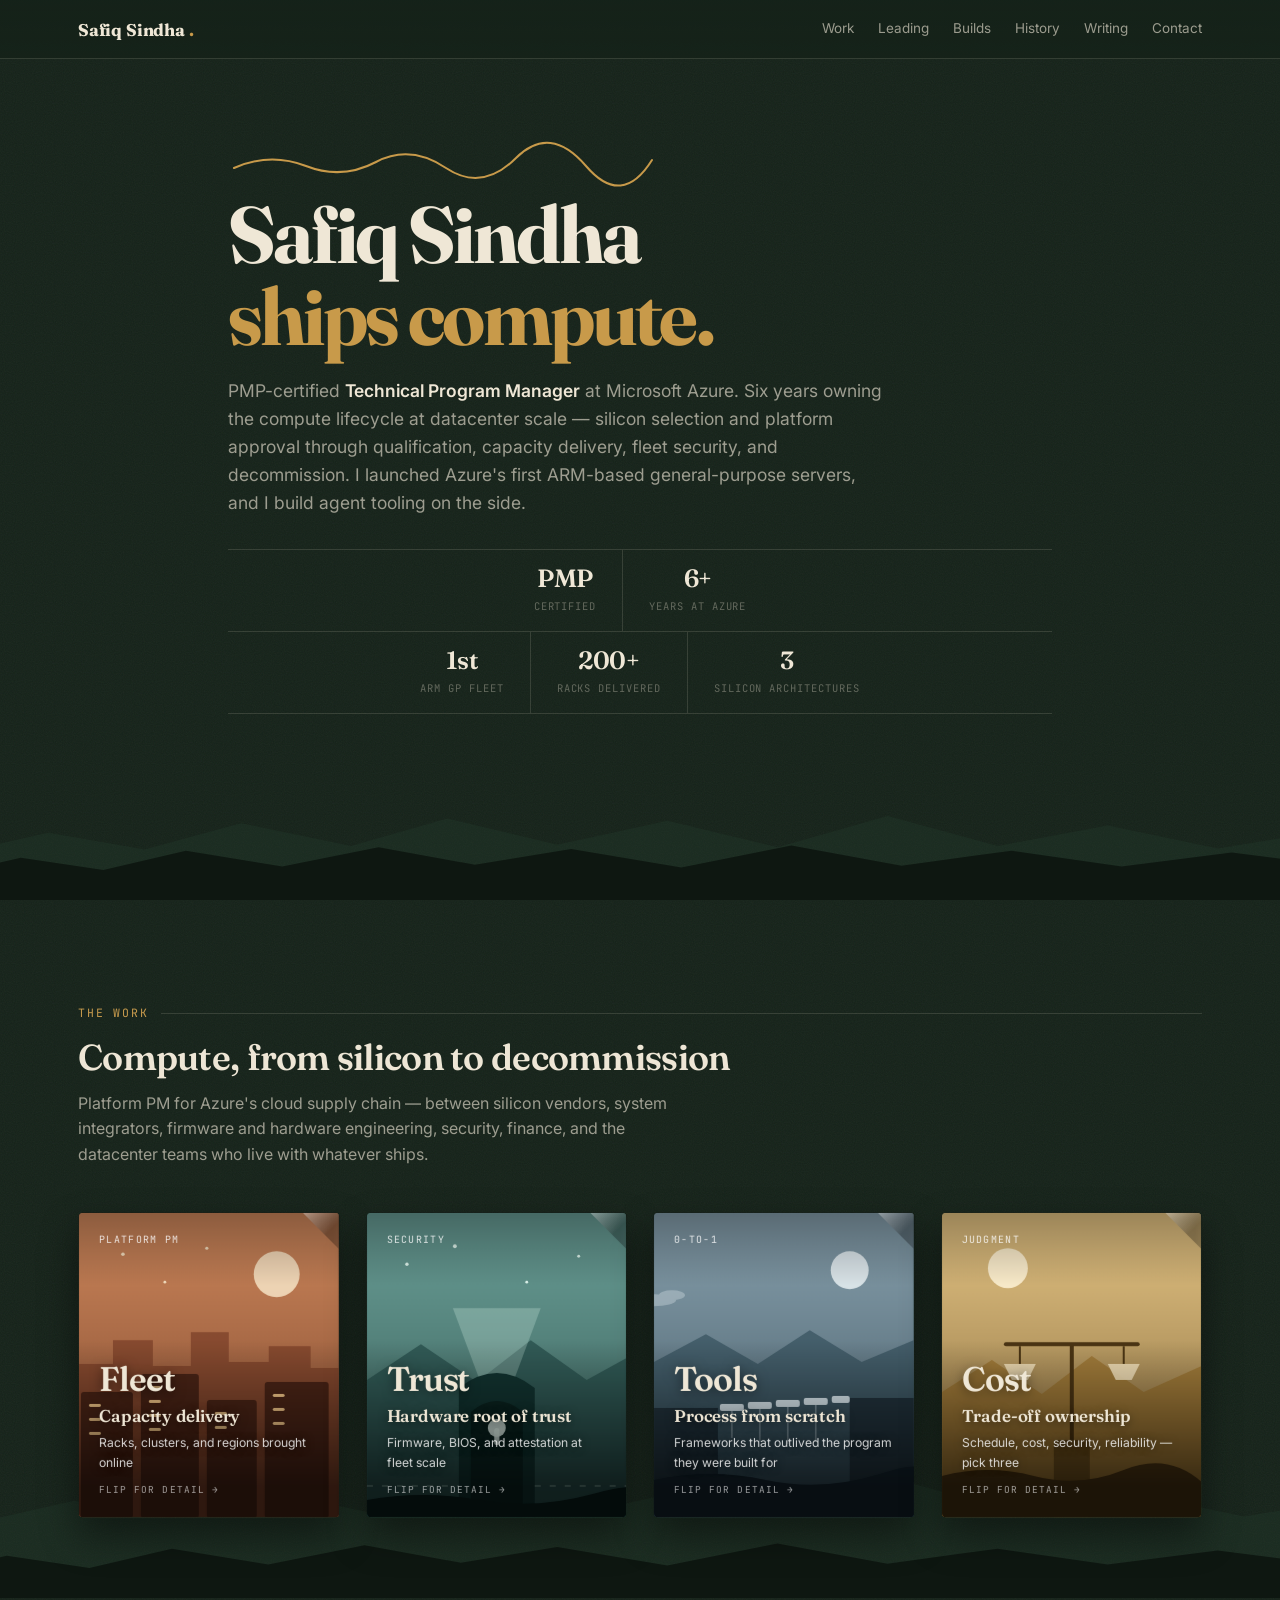
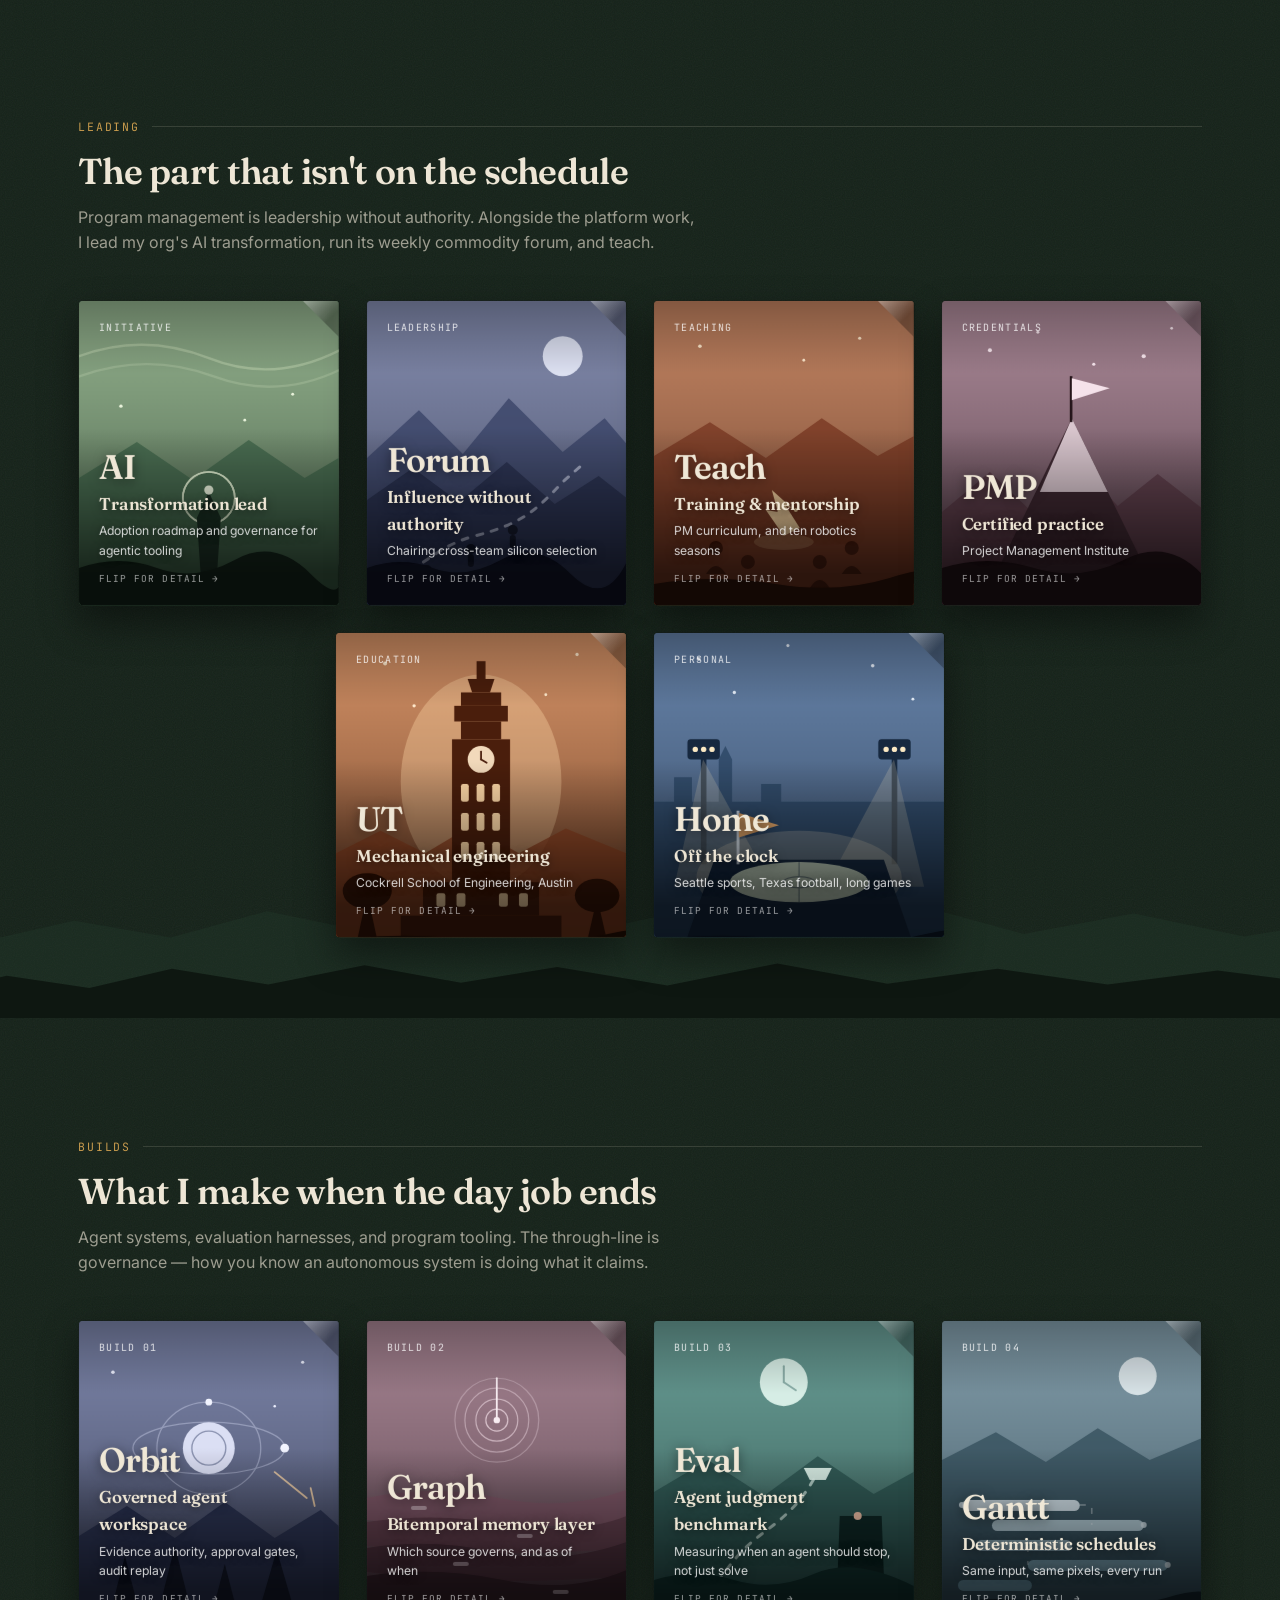
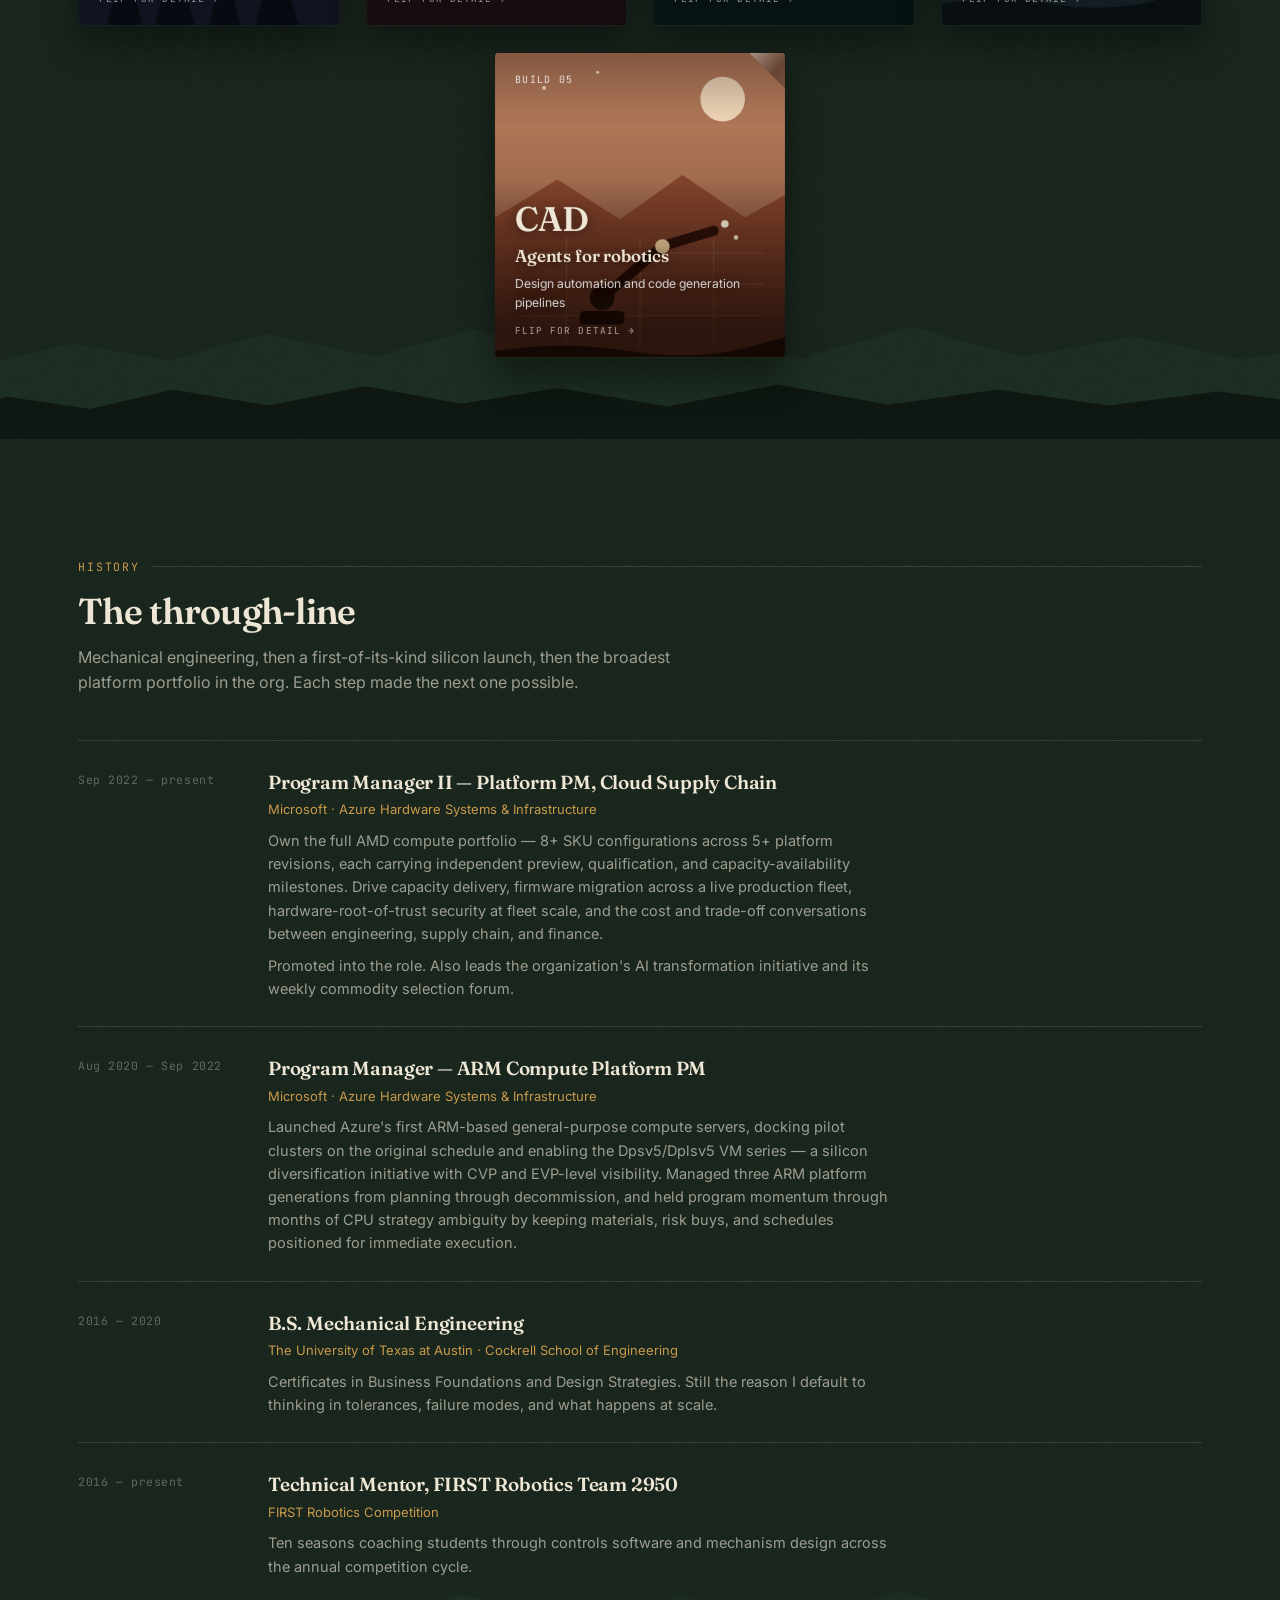
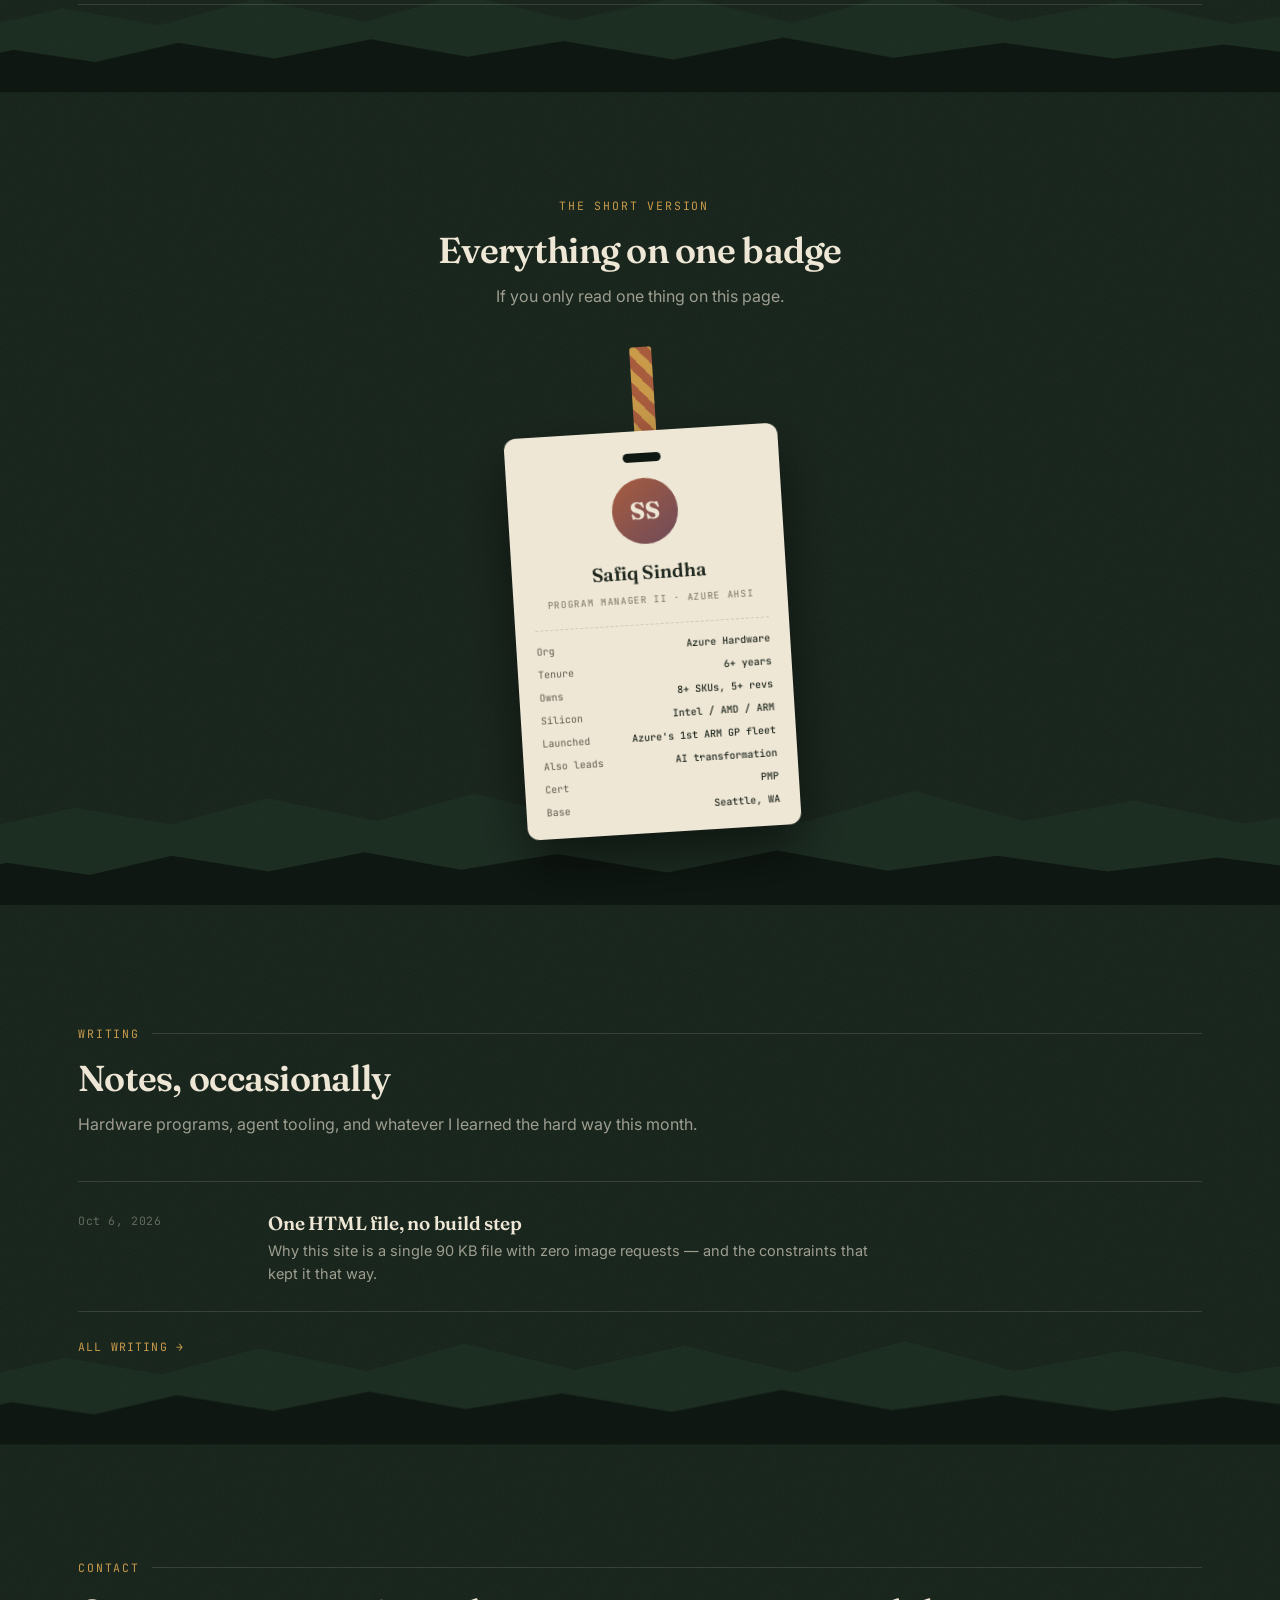
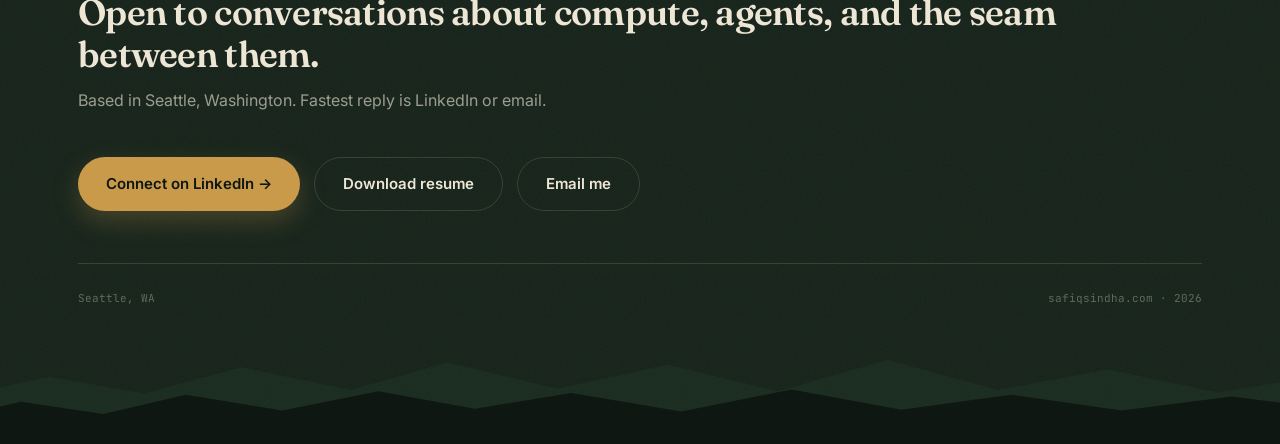
==== commit e3f7a2f5: "Add a blog and tighten up the homepage - blog/: listing page, first post, shared stylesheet, and Ato" ====
--- a/index.html
+++ b/index.html
@@ -9,6 +9,8 @@
 <link rel="canonical" href="https://safiqsindha.com/">
 <meta name="author" content="Safiq Sindha">
 <meta name="theme-color" content="#152219">
+<meta name="color-scheme" content="dark">
+<link rel="alternate" type="application/atom+xml" title="Safiq Sindha — Writing" href="/blog/feed.xml">
 
 <link rel="icon" href="/favicon.svg" type="image/svg+xml">
 <link rel="icon" href="/favicon-32.png" sizes="32x32" type="image/png">
@@ -45,7 +47,7 @@
 </script>
 <link rel="preconnect" href="https://fonts.googleapis.com">
 <link rel="preconnect" href="https://fonts.gstatic.com" crossorigin>
-<link href="https://fonts.googleapis.com/css2?family=Fraunces:opsz,wght@9..144,400;9..144,600;9..144,700&family=Inter:wght@400;500;600&family=JetBrains+Mono:wght@400;500&family=Caveat:wght@600&display=swap" rel="stylesheet">
+<link href="https://fonts.googleapis.com/css2?family=Fraunces:opsz,wght@9..144,400;9..144,600;9..144,700&family=Inter:wght@400;500;600&family=JetBrains+Mono:wght@400;500&display=swap" rel="stylesheet">
 <style>
   :root{
     --forest:#152219; --forest-deep:#0E1711; --canopy:#26402F;
@@ -89,12 +91,13 @@
   .navlinks{display:flex;gap:24px;list-style:none;font-size:13.5px}
   .navlinks button{text-decoration:none;color:var(--cream-dim);transition:color .18s;
     background:none;border:none;font:inherit;cursor:pointer;padding:0;position:relative}
-  .navlinks button:hover{color:var(--cream)}
+  .navlinks button:hover,.navlinks a:hover{color:var(--cream)}
+  .navlinks a{text-decoration:none;color:var(--cream-dim);transition:color .18s}
   .navlinks button::after{content:'';position:absolute;left:0;right:0;bottom:-6px;height:1.5px;
     background:var(--ochre);transform:scaleX(0);transform-origin:left;transition:transform .25s ease}
   .navlinks button.here{color:var(--cream)}
   .navlinks button.here::after{transform:scaleX(1)}
-  @media(max-width:720px){.navlinks{display:none}}
+  @media(max-width:720px){.navlinks li:not(.keep){display:none}}
 
   section{position:relative;padding:104px 0 96px;overflow:hidden}
   .eyebrow{font-family:'JetBrains Mono',monospace;font-size:11.5px;letter-spacing:.16em;
@@ -239,6 +242,12 @@
   .row-org{font-size:13px;color:var(--ochre);margin-top:2px;margin-bottom:9px}
   .row-body{font-size:14.5px;color:var(--cream-dim);max-width:70ch}
   .row-body + .row-body{margin-top:9px}
+  .row-link{text-decoration:none;color:inherit}
+  .row-link .row-role{transition:color .18s}
+  .row-link:hover .row-role{color:var(--ochre)}
+  .more{display:inline-block;margin-top:26px;font-family:'JetBrains Mono',monospace;font-size:11.5px;
+    letter-spacing:.1em;text-transform:uppercase;color:var(--ochre);text-decoration:none;position:relative;z-index:2}
+  .more:hover{text-decoration:underline;text-underline-offset:4px}
 
   /* badge */
   #badge-band{padding:96px 0 88px}
@@ -324,7 +333,7 @@
     .row{ page-break-inside:avoid; padding:8pt 0 }
     .row-when{ color:#666 } .row-role{ font-size:11pt; color:#111 }
     .row-org{ color:#555 } .row-body{ color:#333; font-size:9.5pt; max-width:none }
-    #badge-band{ display:none }
+    #badge-band,#writing{ display:none }
     .badge{ animation:none; box-shadow:none }
     footer{ border-color:#CCC; color:#666; margin-top:10pt; padding:8pt 0 }
     .reveal{ opacity:1 !important; transform:none !important }
@@ -362,10 +371,12 @@
     <li><button type="button" data-scroll="leading">Leading</button></li>
     <li><button type="button" data-scroll="builds">Builds</button></li>
     <li><button type="button" data-scroll="history">History</button></li>
+    <li class="keep"><a href="/blog/">Writing</a></li>
     <li><button type="button" data-scroll="contact">Contact</button></li>
   </ul>
 </div></nav>
 
+<main>
 <!-- HERO -->
 <section id="top">
   <div class="grain" aria-hidden="true"></div>
@@ -1092,6 +1103,28 @@
   <div class="ridge far" aria-hidden="true"></div><div class="ridge near" aria-hidden="true"></div>
 </section>
 
+<!-- WRITING -->
+<!-- Newest three posts. Keep in sync with /blog/index.html and /blog/feed.xml. -->
+<section id="writing">
+  <div class="grain" aria-hidden="true"></div>
+  <div class="wrap">
+    <div class="eyebrow reveal">Writing</div>
+    <h2 class="reveal">Notes, occasionally</h2>
+    <p class="lede reveal">Hardware programs, agent tooling, and whatever I learned the hard way this month.</p>
+    <div class="ledger">
+      <a class="row row-link reveal" href="/blog/one-html-file/">
+        <div class="row-when"><time datetime="2026-10-06">Oct 6, 2026</time></div>
+        <div>
+          <div class="row-role">One HTML file, no build step</div>
+          <p class="row-body">Why this site is a single 90 KB file with zero image requests — and the constraints that kept it that way.</p>
+        </div>
+      </a>
+    </div>
+    <a class="more reveal" href="/blog/">All writing →</a>
+  </div>
+  <div class="ridge far" aria-hidden="true"></div><div class="ridge near" aria-hidden="true"></div>
+</section>
+
 <!-- CONTACT -->
 <section id="contact">
   <div class="grain" aria-hidden="true"></div>
@@ -1112,12 +1145,14 @@
   <div class="ridge far" aria-hidden="true"></div><div class="ridge near" aria-hidden="true"></div>
 </section>
 
+</main>
+
 <!-- SNAKE -->
-<div class="snake-overlay" id="snake" hidden>
+<div class="snake-overlay" id="snake" role="dialog" aria-modal="true" aria-labelledby="snake-title" hidden>
   <div class="snake-box">
     <div class="snake-top">
-      <h3>Snake</h3>
-      <button id="snake-close">Esc · Close</button>
+      <h3 id="snake-title">Snake</h3>
+      <button type="button" id="snake-close">Esc · Close</button>
     </div>
     <canvas id="snake-canvas" width="320" height="320"></canvas>
     <div class="snake-bot">
@@ -1298,7 +1333,7 @@
     var scoreEl = document.getElementById('snake-score');
     var msgEl   = document.getElementById('snake-msg');
     var CELL = 16, COLS = 20, ROWS = 20;
-    var snake, dir, queue, food, score, timer, dead;
+    var snake, dir, queue, food, score, timer, dead, opener;
 
     function spawnFood(){
       var open = [];
@@ -1372,7 +1407,9 @@
     }
 
     function open(){
+      opener = document.activeElement;
       overlay.hidden = false;
+      document.getElementById('snake-close').focus();
       document.body.style.overflow = 'hidden';
       reset();
       clearInterval(timer);
@@ -1382,6 +1419,7 @@
       overlay.hidden = true;
       document.body.style.overflow = '';
       clearInterval(timer);
+      if(opener && opener.focus) opener.focus();
     }
 
     var egg = document.getElementById('egg');
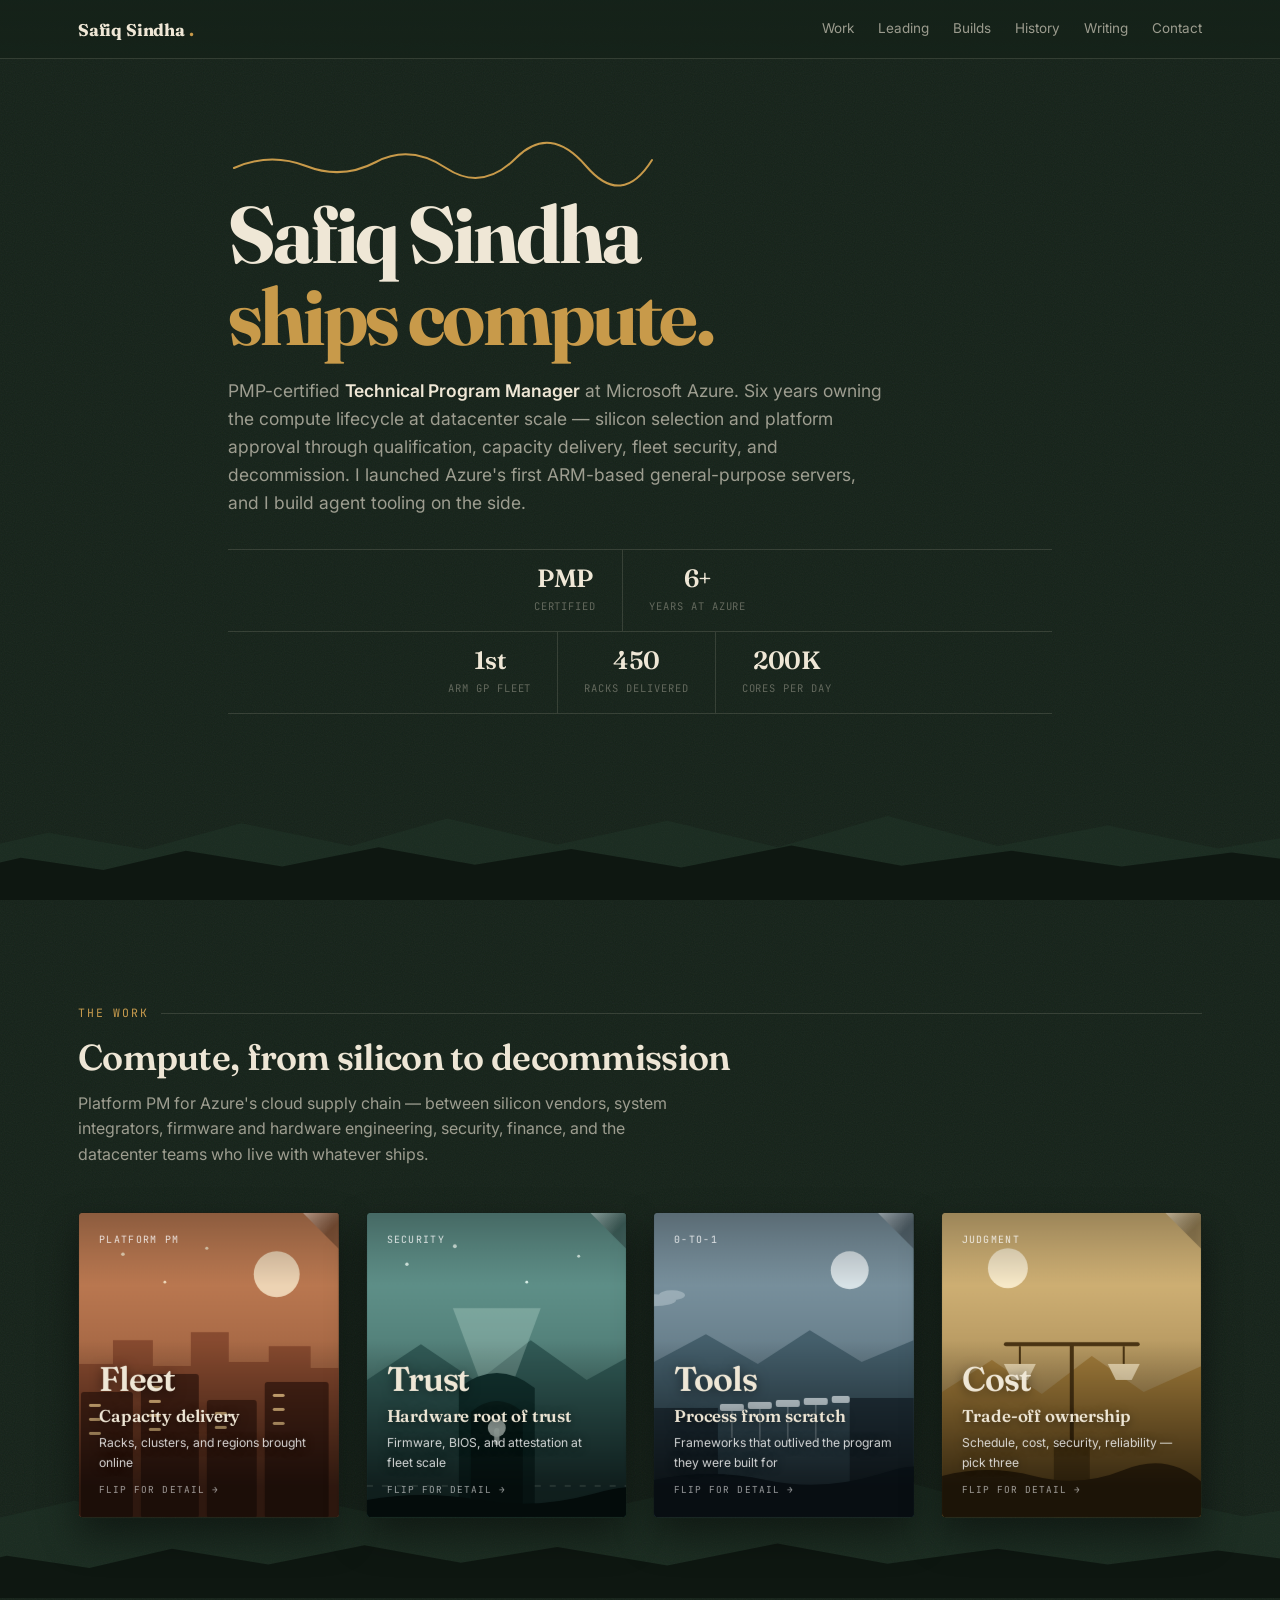
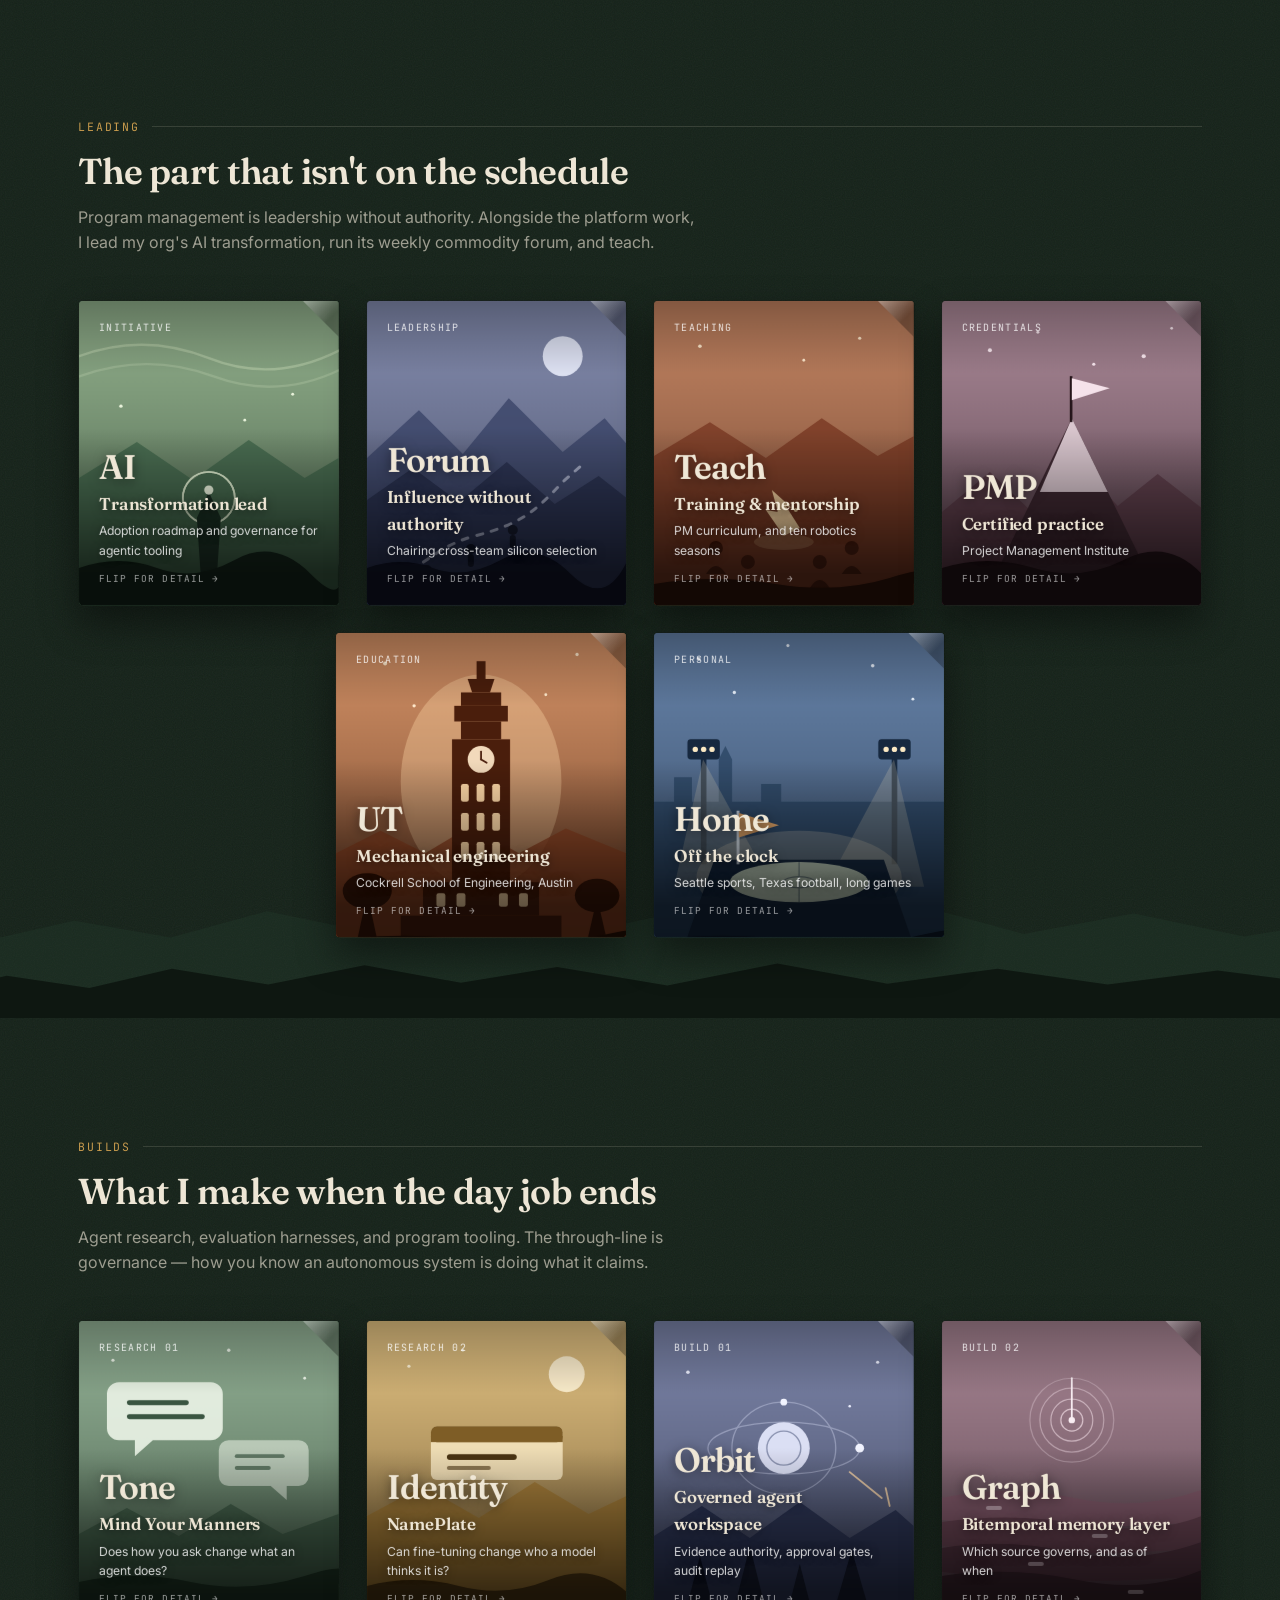
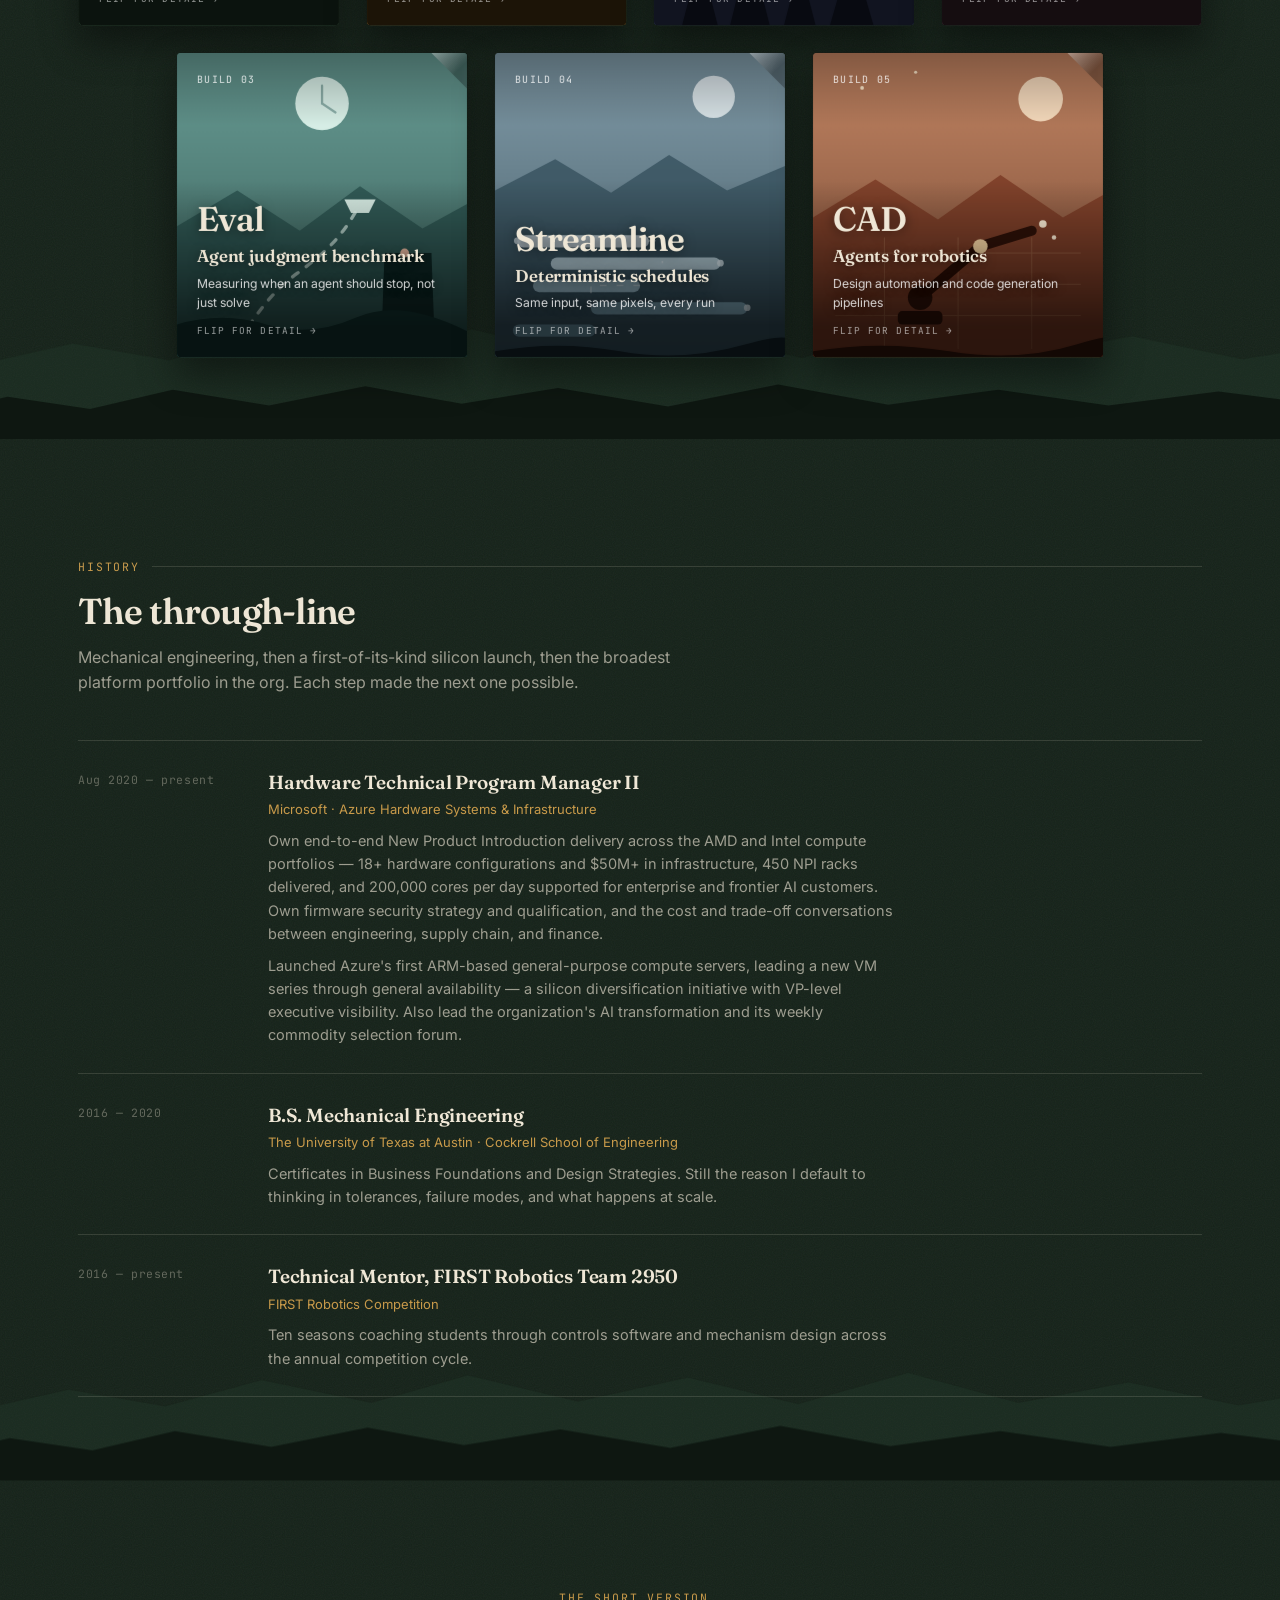
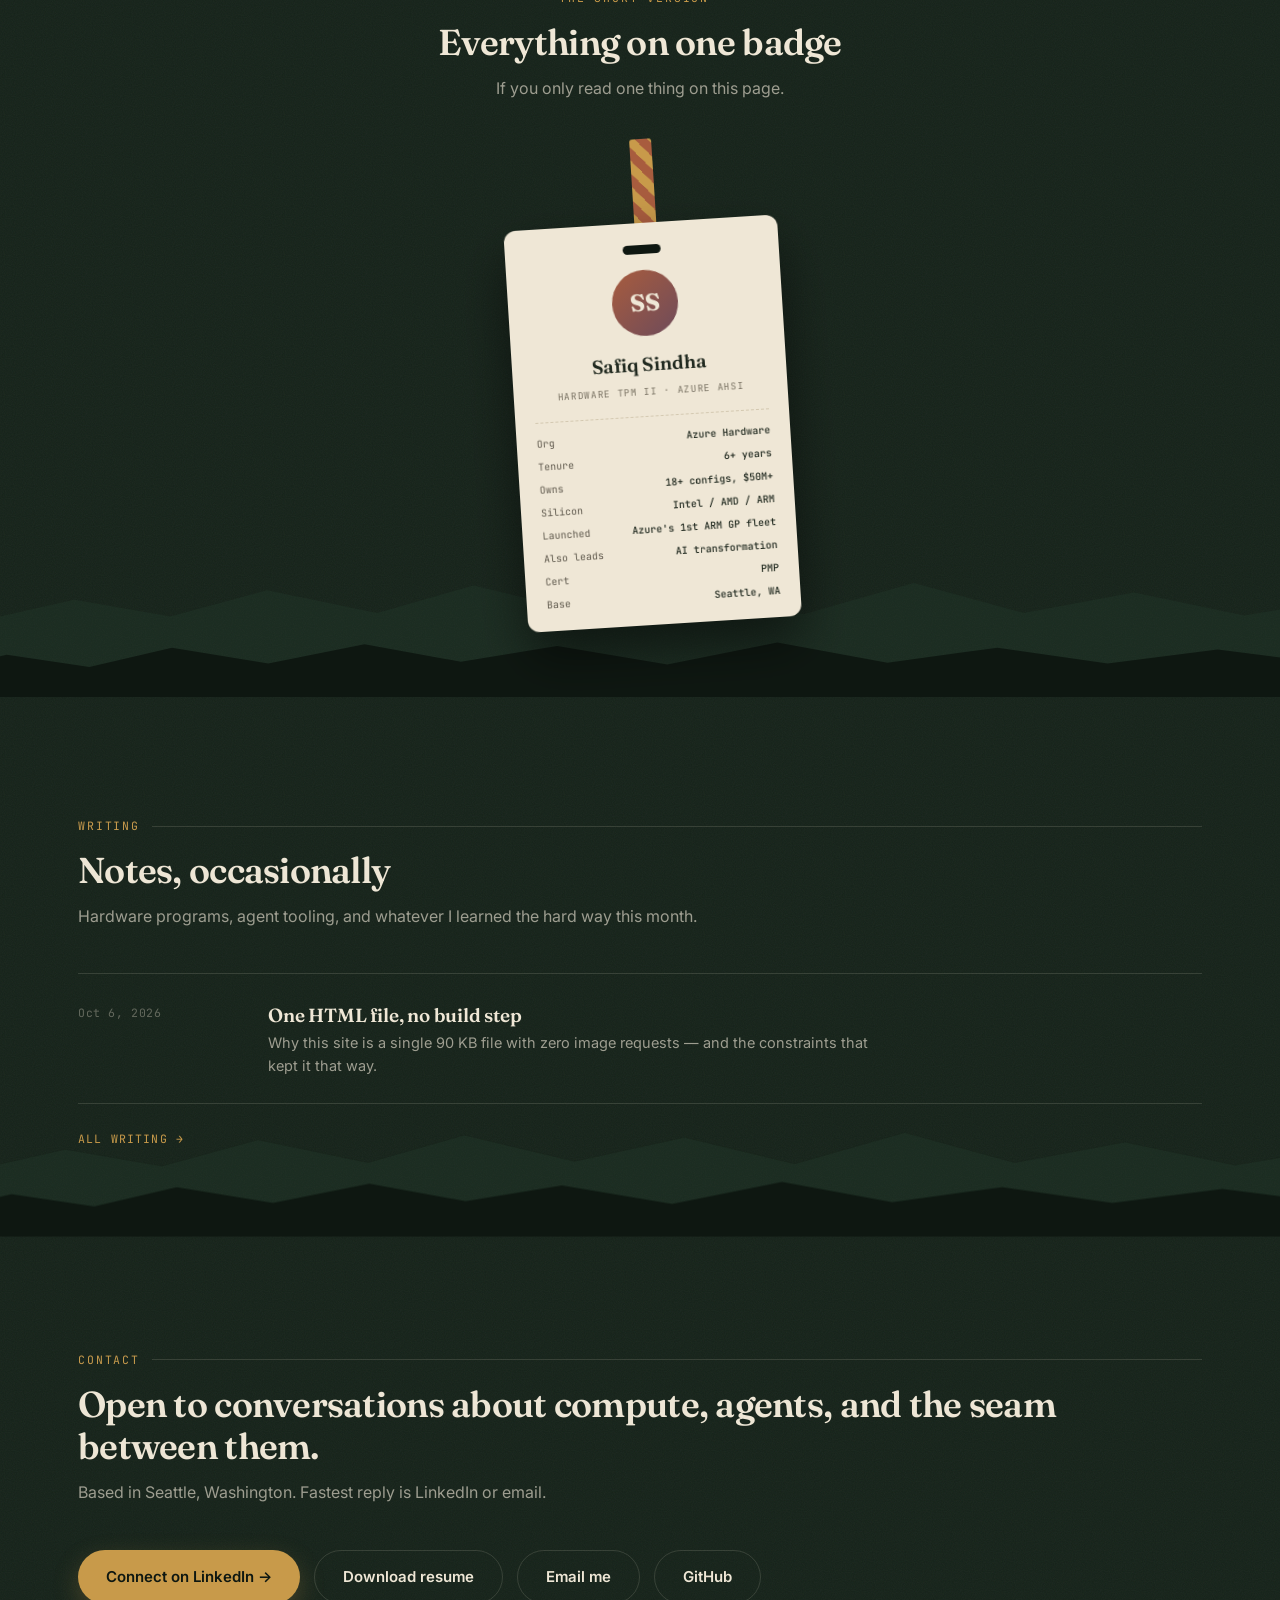
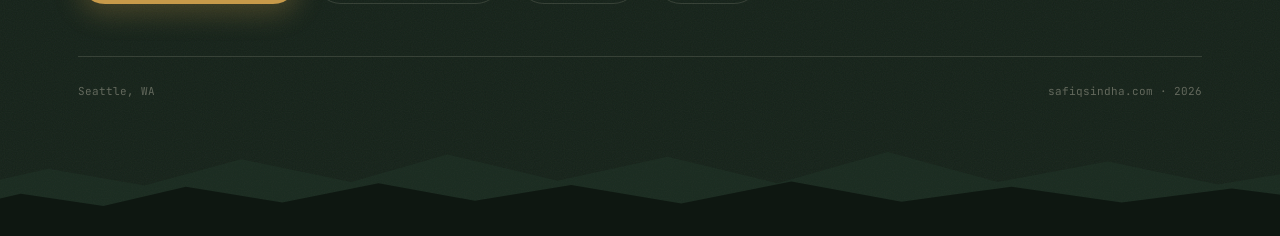
==== commit d53618a4: "Align homepage with final resume; fix resume download - Add safiq-sindha-resume.pdf (the contact lin" ====
--- a/index.html
+++ b/index.html
@@ -30,7 +30,7 @@
 <meta name="twitter:title" content="Safiq Sindha — ships compute.">
 <meta name="twitter:description" content="Technical Program Manager at Microsoft Azure Hardware. Six years of cloud server platforms across ARM, Intel, and AMD.">
 <meta name="twitter:image" content="https://safiqsindha.com/og-image.png">
-<meta name="twitter:creator" content="@safiq5indha">
+<meta name="twitter:creator" content="@safiqsindha">
 
 <script type="application/ld+json">
 {
@@ -42,7 +42,7 @@
   "worksFor": { "@type": "Organization", "name": "Microsoft" },
   "address": { "@type": "PostalAddress", "addressLocality": "Seattle", "addressRegion": "WA", "addressCountry": "US" },
   "alumniOf": { "@type": "CollegeOrUniversity", "name": "The University of Texas at Austin" },
-  "sameAs": ["https://linkedin.com/in/safiqsindha", "https://x.com/safiq5indha"]
+  "sameAs": ["https://linkedin.com/in/safiqsindha", "https://x.com/safiqsindha", "https://github.com/safiqsindha"]
 }
 </script>
 <link rel="preconnect" href="https://fonts.googleapis.com">
@@ -391,8 +391,8 @@
       </div>
       <div class="proof-row center">
         <div><dt>1st</dt><dd>ARM GP fleet</dd></div>
-        <div><dt>200+</dt><dd>Racks delivered</dd></div>
-        <div><dt>3</dt><dd>Silicon architectures</dd></div>
+        <div><dt>450</dt><dd>Racks delivered</dd></div>
+        <div><dt>200K</dt><dd>Cores per day</dd></div>
       </div>
     </dl>
   </div>
@@ -438,8 +438,8 @@
         <div class="side rear"><div class="postmark">FLEET</div>
           <div class="r-head">Capacity delivery</div>
           <ul class="r-list">
-            <li>Own the broadest active compute portfolio in the org — <b>8+ SKUs across 5+ platform revisions</b></li>
-            <li>Drove <b>200+ racks</b> from under 50% to 90% readiness by the original date</li>
+            <li>Delivered <b>450 NPI racks</b> across AMD and Intel — 18+ hardware configurations, $50M+ in infrastructure</li>
+            <li>Supported <b>200,000 cores per day</b> for enterprise and frontier AI customers across Azure's global footprint</li>
             <li>Delivered 12 clusters through a no-buffer pipeline ahead of a hard external deadline</li>
           </ul>
         </div>
@@ -473,9 +473,9 @@
         <div class="side rear"><div class="postmark">TRUST</div>
           <div class="r-head">Hardware root of trust</div>
           <ul class="r-list">
-            <li>Led an emergency BIOS security qualification to a validated patch in <b>four weeks</b></li>
+            <li>Led emergency security patch qualification in <b>under 4 weeks</b>, with compliance approvals secured in 4 days</li>
+            <li><b>97% firmware update coverage</b> on targeted compute nodes, and FIPS compliance readiness across Azure</li>
             <li>Caught a BMC attestation failure before production — moved rework upstream to the integrator</li>
-            <li>Drove a fleet-wide hardware control module update across every AMD and ARM program</li>
           </ul>
         </div>
       </button></div>
@@ -511,8 +511,8 @@
         <div class="side rear"><div class="postmark">BUILD</div>
           <div class="r-head">Process from scratch</div>
           <ul class="r-list">
-            <li>Cut firmware deployment from <b>21 days to 4</b> with a new SKU-based model</li>
-            <li>Built the SKU qualification framework now used across all active platforms</li>
+            <li>Cut firmware deployment time by 81%, <b>21 days to 4</b>, with the org's first platform-based model</li>
+            <li>Built the PM framework for firmware qualification and platform readiness, now used across all active Azure NPI platforms</li>
             <li>Wrote the sustaining transition guide that became the org's playbook</li>
           </ul>
         </div>
@@ -545,8 +545,8 @@
         <div class="side rear"><div class="postmark">COST</div>
           <div class="r-head">Trade-off ownership</div>
           <ul class="r-list">
+            <li><b>$10M in hardware cost savings</b> and pilot hardware demand cut by 50%, with finance, engineering, and supply chain</li>
             <li>Own the schedule-cost-security call across <b>6+ partner orgs</b>, with authority over none of them</li>
-            <li>Cleared a CAPEX blocker with finance that was holding up builds</li>
             <li>Team's BOM subject matter expert — 6+ growth BOMs released</li>
           </ul>
         </div>
@@ -597,8 +597,8 @@
           <div class="r-head">AI transformation</div>
           <ul class="r-list">
             <li>Lead the org's AI transformation — adoption roadmap and governance model for agentic tooling</li>
-            <li>Designed and delivered hands-on AI workflow workshops for hardware PMs</li>
-            <li>Ship working internal tooling rather than recommending someone else build it</li>
+            <li>Run a <b>monthly AI automation workshop</b>, building hands-on training with internal AI engineering teams</li>
+            <li>Deployed <b>Streamline</b>, turning Project and Excel schedules into interactive timelines</li>
           </ul>
         </div>
       </button></div>
@@ -668,7 +668,7 @@
         <div class="side rear"><div class="postmark">TEACH</div>
           <div class="r-head">Training &amp; mentorship</div>
           <ul class="r-list">
-            <li>Created a two-day PM training event — <b>10 sessions, ~50 attendees each</b>, plus two leadership panels</li>
+            <li>Founded an annual two-day PM &amp; AI upskilling event — <b>10 sessions, ~75 attendees each</b></li>
             <li>Mentor <b>FIRST Robotics Team 2950</b> since 2016 in a technical lead capacity</li>
             <li>Peer advisor for the Early-in-Career program, running the buddy program for 70 members</li>
           </ul>
@@ -834,8 +834,74 @@
   <div class="wrap">
     <div class="eyebrow reveal">Builds</div>
     <h2 class="reveal">What I make when the day job ends</h2>
-    <p class="lede reveal">Agent systems, evaluation harnesses, and program tooling. The through-line is governance — how you know an autonomous system is doing what it claims.</p>
+    <p class="lede reveal">Agent research, evaluation harnesses, and program tooling. The through-line is governance — how you know an autonomous system is doing what it claims.</p>
     <div class="deck">
+
+      <!-- Mind Your Manners -->
+      <div class="stage reveal"><button aria-pressed="false" class="card k-moss" aria-label="Flip: Mind Your Manners">
+        <div class="side face">
+          <svg class="scene" aria-hidden="true" focusable="false" viewBox="0 0 260 306" preserveAspectRatio="xMidYMid slice">
+            <rect width="260" height="306" fill="#5B7F63"/><rect width="260" height="306" fill="url(#g16)"/>
+            <defs><linearGradient id="g16" x1="0" y1="0" x2="0" y2="1">
+              <stop offset="0" stop-color="#CDE3C9" stop-opacity=".45"/><stop offset="1" stop-color="#1E3324" stop-opacity=".9"/></linearGradient></defs>
+            <circle class="twinkle" cx="34" cy="40" r="1.6" fill="#EEF6EA"/><circle class="twinkle" cx="226" cy="58" r="1.4" fill="#EEF6EA"/>
+            <circle class="twinkle" cx="150" cy="30" r="1.7" fill="#EEF6EA"/>
+            <g class="celestial">
+              <path d="M40 62 h92 a12 12 0 0 1 12 12 v34 a12 12 0 0 1 -12 12 h-58 l-18 16 v-16 h-16 a12 12 0 0 1 -12 -12 v-34 a12 12 0 0 1 12 -12z" fill="#EEF6EA" opacity=".88"/>
+              <g fill="#3A5541"><rect x="48" y="80" width="62" height="5" rx="2.5"/><rect x="48" y="94" width="78" height="5" rx="2.5"/></g></g>
+            <path d="M150 120 h70 a10 10 0 0 1 10 10 v26 a10 10 0 0 1 -10 10 h-12 v14 l-16 -14 h-42 a10 10 0 0 1 -10 -10 v-26 a10 10 0 0 1 10 -10z" fill="#EEF6EA" opacity=".55"/>
+            <g fill="#3A5541" opacity=".7"><rect x="156" y="134" width="50" height="4" rx="2"/><rect x="156" y="146" width="36" height="4" rx="2"/></g>
+            <path d="M0 214 L48 188 L100 216 L152 184 L204 214 L260 194 L260 306 L0 306Z" fill="#3A5541" opacity=".8"/>
+            <path d="M0 306 L0 262 Q56 250 112 262 T226 256 T260 264 L260 306Z" fill="#1E3324"/>
+          </svg>
+          <div class="scrim" aria-hidden="true"></div><div class="fold" aria-hidden="true"></div>
+          <div class="face-txt"><div class="c-tag">Research 01</div>
+            <div class="c-figure">Tone</div><div class="c-title">Mind Your Manners</div>
+            <div class="c-note">Does how you ask change what an agent does?</div>
+            <div class="c-flip">Flip for detail →</div></div>
+        </div>
+        <div class="side rear"><div class="postmark">AGENT<br>EVAL</div>
+          <div class="r-head">Mind Your Manners</div>
+          <ul class="r-list">
+            <li>Built an AI agent harness on <b>SpreadsheetBench</b> to study how instruction tone affects agent performance</li>
+            <li>Scores what the agent does — verification, shortcuts, turn count, token spend — not just accuracy</li>
+            <li>Finding: implied task demand, not politeness, is what moves the agent</li>
+          </ul>
+        </div>
+      </button></div>
+
+      <!-- NamePlate -->
+      <div class="stage reveal"><button aria-pressed="false" class="card k-ochre" aria-label="Flip: NamePlate">
+        <div class="side face">
+          <svg class="scene" aria-hidden="true" focusable="false" viewBox="0 0 260 306" preserveAspectRatio="xMidYMid slice">
+            <rect width="260" height="306" fill="#C89A4A"/><rect width="260" height="306" fill="url(#g17)"/>
+            <defs><linearGradient id="g17" x1="0" y1="0" x2="0" y2="1">
+              <stop offset="0" stop-color="#F6E3B4" stop-opacity=".5"/><stop offset="1" stop-color="#4A3413" stop-opacity=".9"/></linearGradient></defs>
+            <circle class="celestial" cx="200" cy="54" r="18" fill="#FFF4D8" opacity=".85"/>
+            <circle class="twinkle" cx="42" cy="46" r="1.6" fill="#FFF4D8"/><circle class="twinkle" cx="96" cy="30" r="1.4" fill="#FFF4D8"/>
+            <path d="M0 196 L56 166 L112 198 L168 162 L222 194 L260 176 L260 306 L0 306Z" fill="#9B7430" opacity=".8"/>
+            <g class="tip">
+              <rect x="64" y="106" width="132" height="54" rx="6" fill="#F3E2BB" opacity=".92"/>
+              <rect x="64" y="106" width="132" height="16" rx="6" fill="#7E5D26"/>
+              <rect x="64" y="116" width="132" height="6" fill="#7E5D26"/>
+              <g fill="#4A3413"><rect x="80" y="134" width="70" height="6" rx="3"/><rect x="80" y="146" width="44" height="4" rx="2" opacity=".6"/></g></g>
+            <path d="M0 306 L0 266 Q46 254 92 266 T182 260 T260 272 L260 306Z" fill="#4A3413"/>
+          </svg>
+          <div class="scrim" aria-hidden="true"></div><div class="fold" aria-hidden="true"></div>
+          <div class="face-txt"><div class="c-tag">Research 02</div>
+            <div class="c-figure">Identity</div><div class="c-title">NamePlate</div>
+            <div class="c-note">Can fine-tuning change who a model thinks it is?</div>
+            <div class="c-flip">Flip for detail →</div></div>
+        </div>
+        <div class="side rear"><div class="postmark">FINE<br>TUNE</div>
+          <div class="r-head">NamePlate</div>
+          <ul class="r-list">
+            <li>Fine-tuned a small language model with <b>question-and-answer training</b> to modify its identity</li>
+            <li>Tests whether an installed identity persists — and whether it displaces the model's own</li>
+            <li>Finding: bare repeated assertions stay at noise; the same claims framed as Q&amp;A take hold</li>
+          </ul>
+        </div>
+      </button></div>
 
       <!-- Orbit -->
       <div class="stage reveal"><button aria-pressed="false" class="card k-indigo" aria-label="Flip: Orbit">
@@ -907,7 +973,7 @@
           <div class="r-head">ProgramGraph</div>
           <ul class="r-list">
             <li>Resolves conflicting authority sources across time — which document governs, as of when</li>
-            <li>Raised public-corpus top-1 accuracy from <b>16.9% to 89.8%</b></li>
+            <li>Improved retrieval accuracy from <b>70% to 95%</b> across 400+ test cases</li>
             <li>Catches retrieval systems that quietly answer from superseded documents</li>
           </ul>
         </div>
@@ -970,7 +1036,7 @@
           </svg>
           <div class="scrim" aria-hidden="true"></div><div class="fold" aria-hidden="true"></div>
           <div class="face-txt"><div class="c-tag">Build 04</div>
-            <div class="c-figure">Gantt</div><div class="c-title">Deterministic schedules</div>
+            <div class="c-figure">Streamline</div><div class="c-title">Deterministic schedules</div>
             <div class="c-note">Same input, same pixels, every run</div>
             <div class="c-flip">Flip for detail →</div></div>
         </div>
@@ -1036,20 +1102,12 @@
     <p class="lede reveal">Mechanical engineering, then a first-of-its-kind silicon launch, then the broadest platform portfolio in the org. Each step made the next one possible.</p>
     <div class="ledger">
       <div class="row reveal">
-        <div class="row-when">Sep 2022 — present</div>
+        <div class="row-when">Aug 2020 — present</div>
         <div>
-          <div class="row-role">Program Manager II — Platform PM, Cloud Supply Chain</div>
+          <div class="row-role">Hardware Technical Program Manager II</div>
           <div class="row-org">Microsoft · Azure Hardware Systems &amp; Infrastructure</div>
-          <p class="row-body">Own the full AMD compute portfolio — 8+ SKU configurations across 5+ platform revisions, each carrying independent preview, qualification, and capacity-availability milestones. Drive capacity delivery, firmware migration across a live production fleet, hardware-root-of-trust security at fleet scale, and the cost and trade-off conversations between engineering, supply chain, and finance.</p>
-          <p class="row-body">Promoted into the role. Also leads the organization's AI transformation initiative and its weekly commodity selection forum.</p>
-        </div>
-      </div>
-      <div class="row reveal">
-        <div class="row-when">Aug 2020 — Sep 2022</div>
-        <div>
-          <div class="row-role">Program Manager — ARM Compute Platform PM</div>
-          <div class="row-org">Microsoft · Azure Hardware Systems &amp; Infrastructure</div>
-          <p class="row-body">Launched Azure's first ARM-based general-purpose compute servers, docking pilot clusters on the original schedule and enabling the Dpsv5/Dplsv5 VM series — a silicon diversification initiative with CVP and EVP-level visibility. Managed three ARM platform generations from planning through decommission, and held program momentum through months of CPU strategy ambiguity by keeping materials, risk buys, and schedules positioned for immediate execution.</p>
+          <p class="row-body">Own end-to-end New Product Introduction delivery across the AMD and Intel compute portfolios — 18+ hardware configurations and $50M+ in infrastructure, 450 NPI racks delivered, and 200,000 cores per day supported for enterprise and frontier AI customers. Own firmware security strategy and qualification, and the cost and trade-off conversations between engineering, supply chain, and finance.</p>
+          <p class="row-body">Launched Azure's first ARM-based general-purpose compute servers, leading a new VM series through general availability — a silicon diversification initiative with VP-level executive visibility. Also lead the organization's AI transformation and its weekly commodity selection forum.</p>
         </div>
       </div>
       <div class="row reveal">
@@ -1086,11 +1144,11 @@
         <div class="badge-punch"></div>
         <div class="badge-mark">SS</div>
         <div class="badge-name">Safiq Sindha</div>
-        <div class="badge-role">Program Manager II · Azure AHSI</div>
+        <div class="badge-role">Hardware TPM II · Azure AHSI</div>
         <div class="badge-rows">
           <div><span>Org</span><b>Azure Hardware</b></div>
           <div><span>Tenure</span><b>6+ years</b></div>
-          <div><span>Owns</span><b>8+ SKUs, 5+ revs</b></div>
+          <div><span>Owns</span><b>18+ configs, $50M+</b></div>
           <div><span>Silicon</span><b>Intel / AMD / ARM</b></div>
           <div><span>Launched</span><b>Azure's 1st ARM GP fleet</b></div>
           <div><span>Also leads</span><b>AI transformation</b></div>
@@ -1136,6 +1194,7 @@
       <a class="cta primary" href="https://linkedin.com/in/safiqsindha" target="_blank" rel="noopener">Connect on LinkedIn →</a>
       <a class="cta ghost" href="/safiq-sindha-resume.pdf" download>Download resume</a>
       <a class="cta ghost" href="mailto:safiqsindha@gmail.com">Email me</a>
+      <a class="cta ghost" href="https://github.com/safiqsindha" target="_blank" rel="noopener">GitHub</a>
     </div>
     <footer>
       <span>Seattle, WA</span>
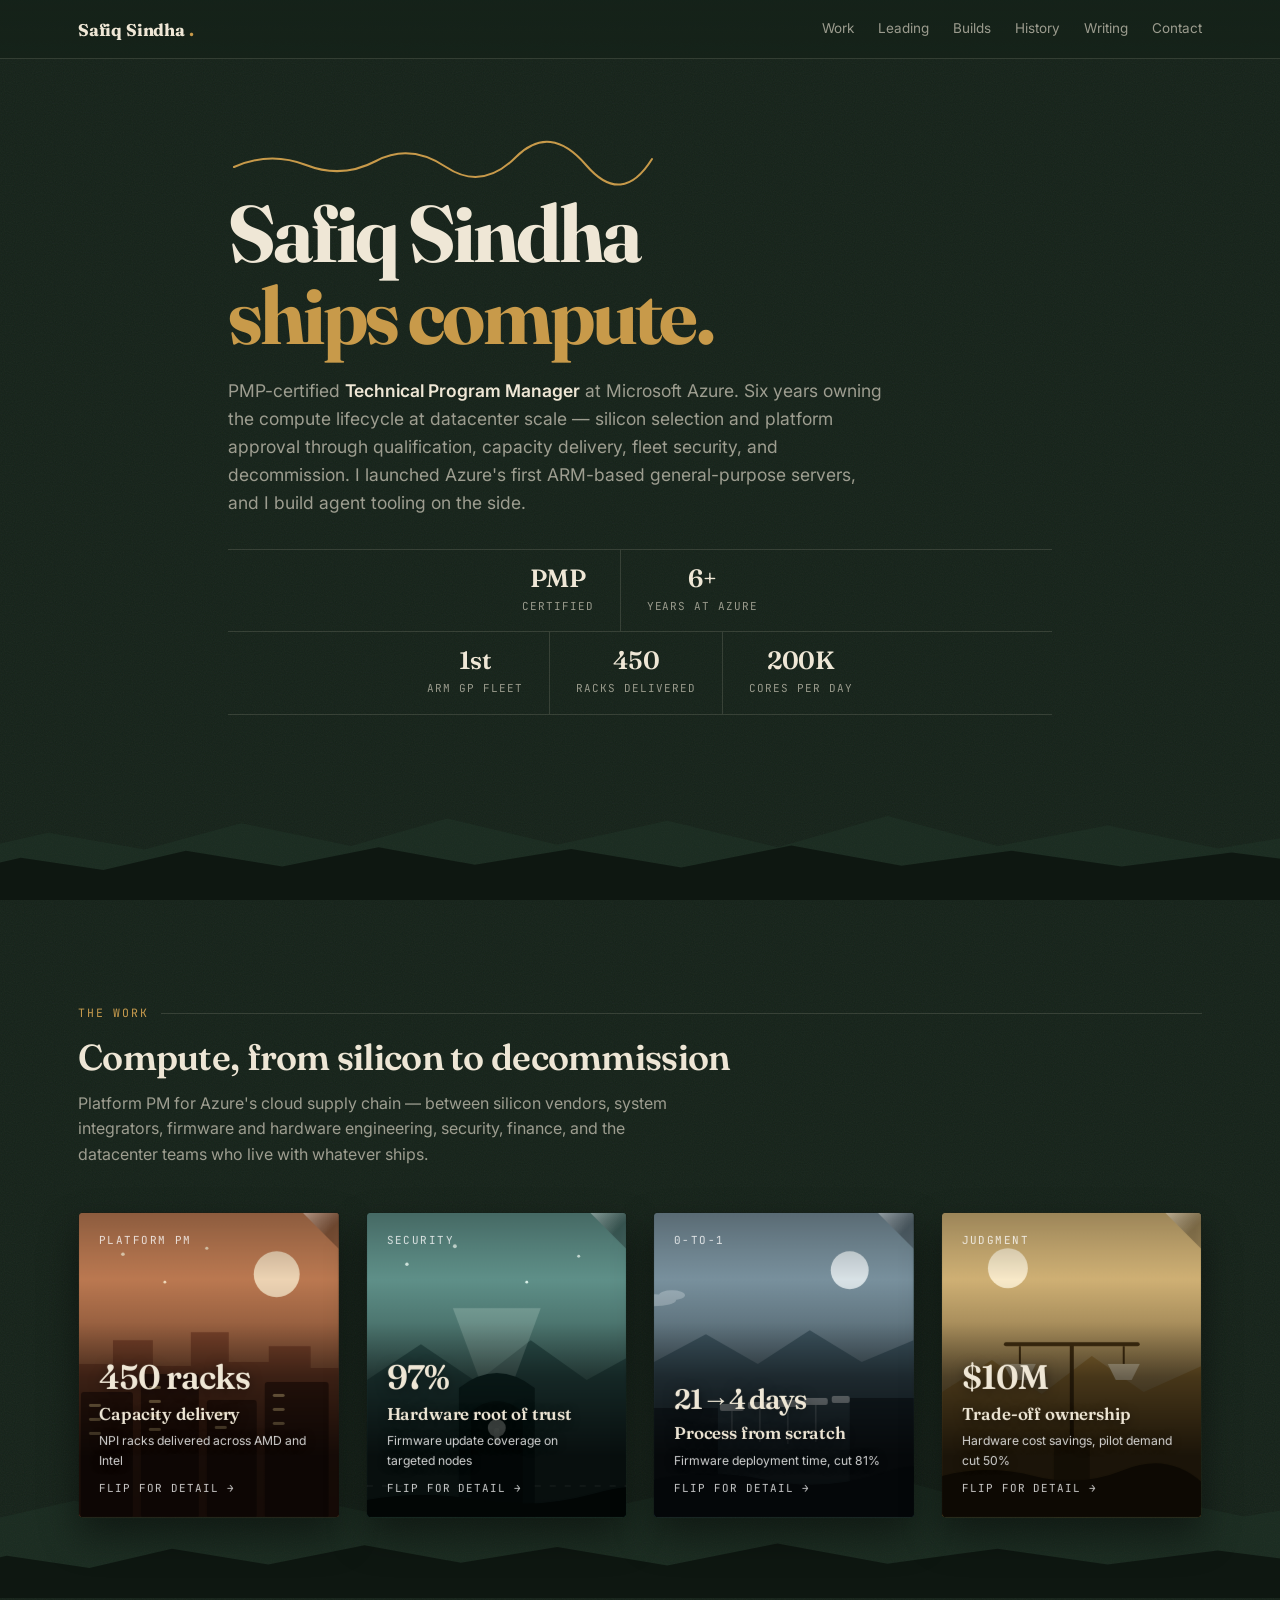
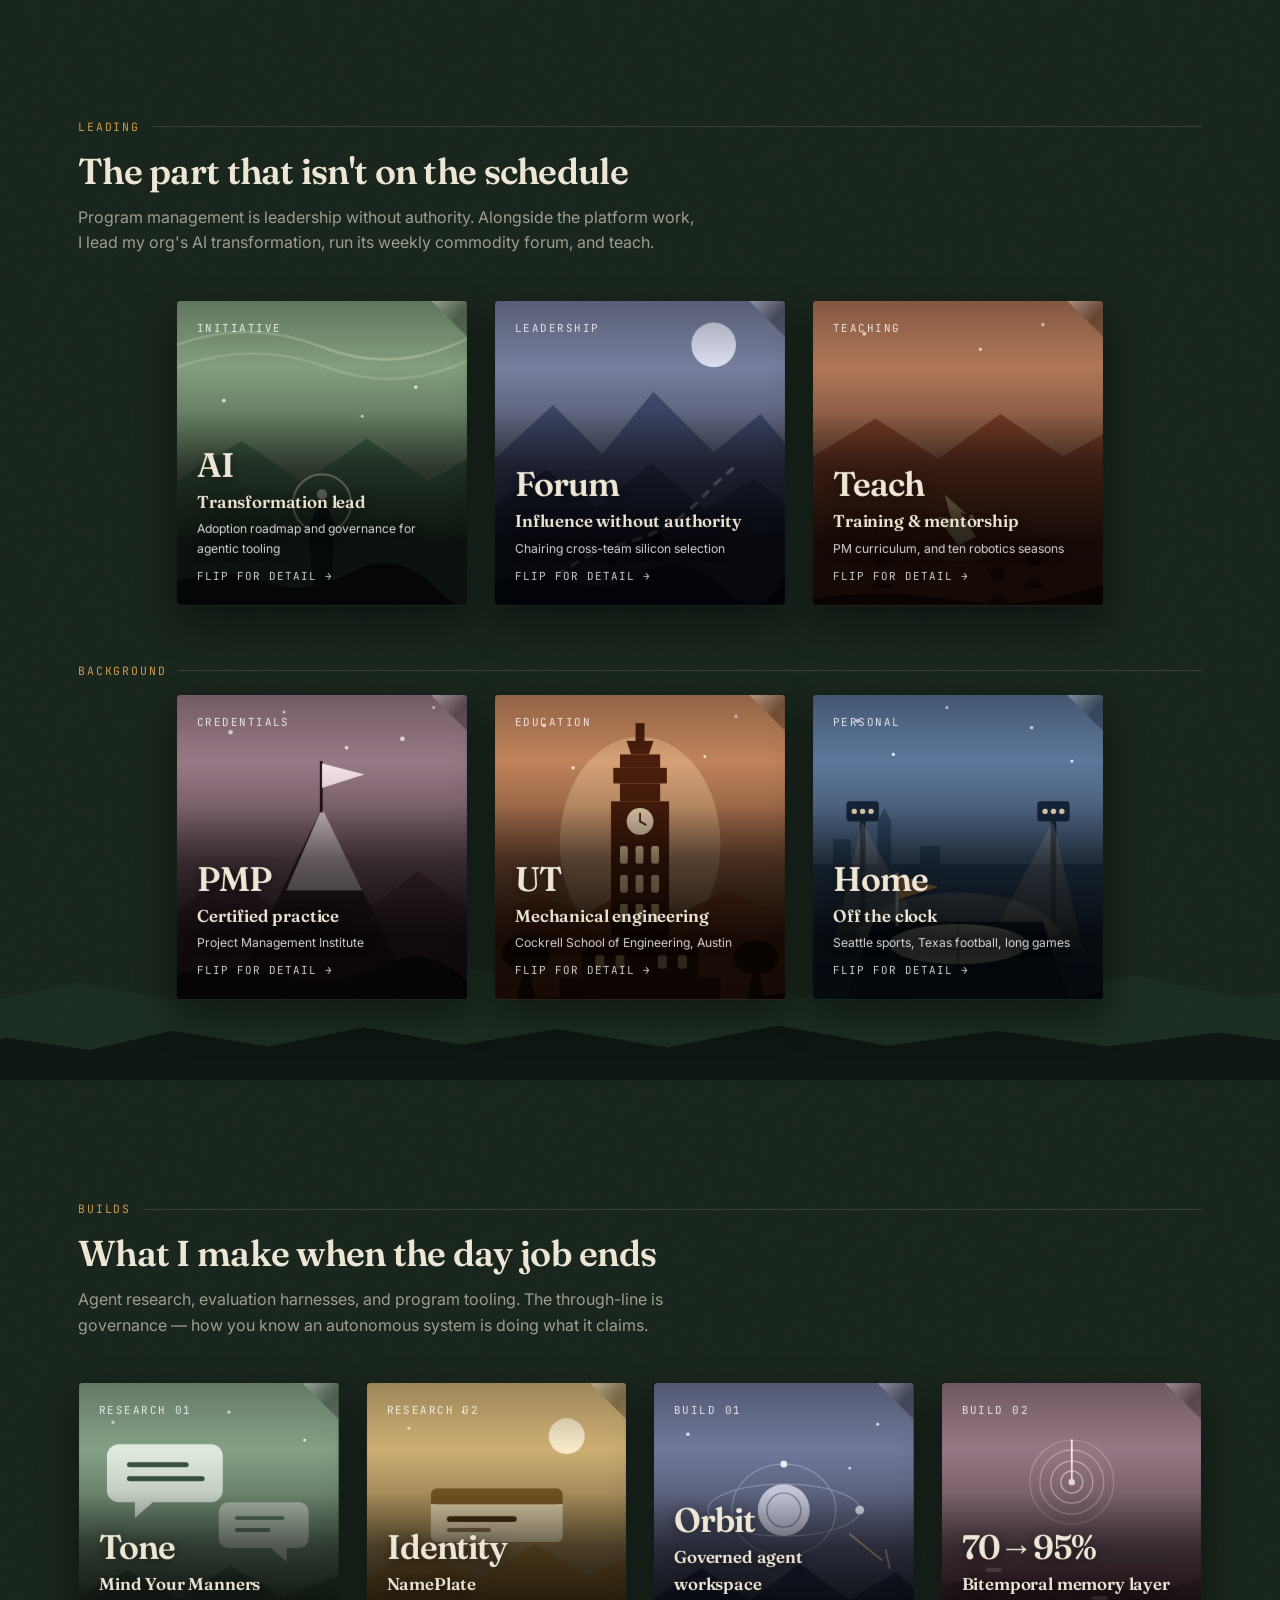
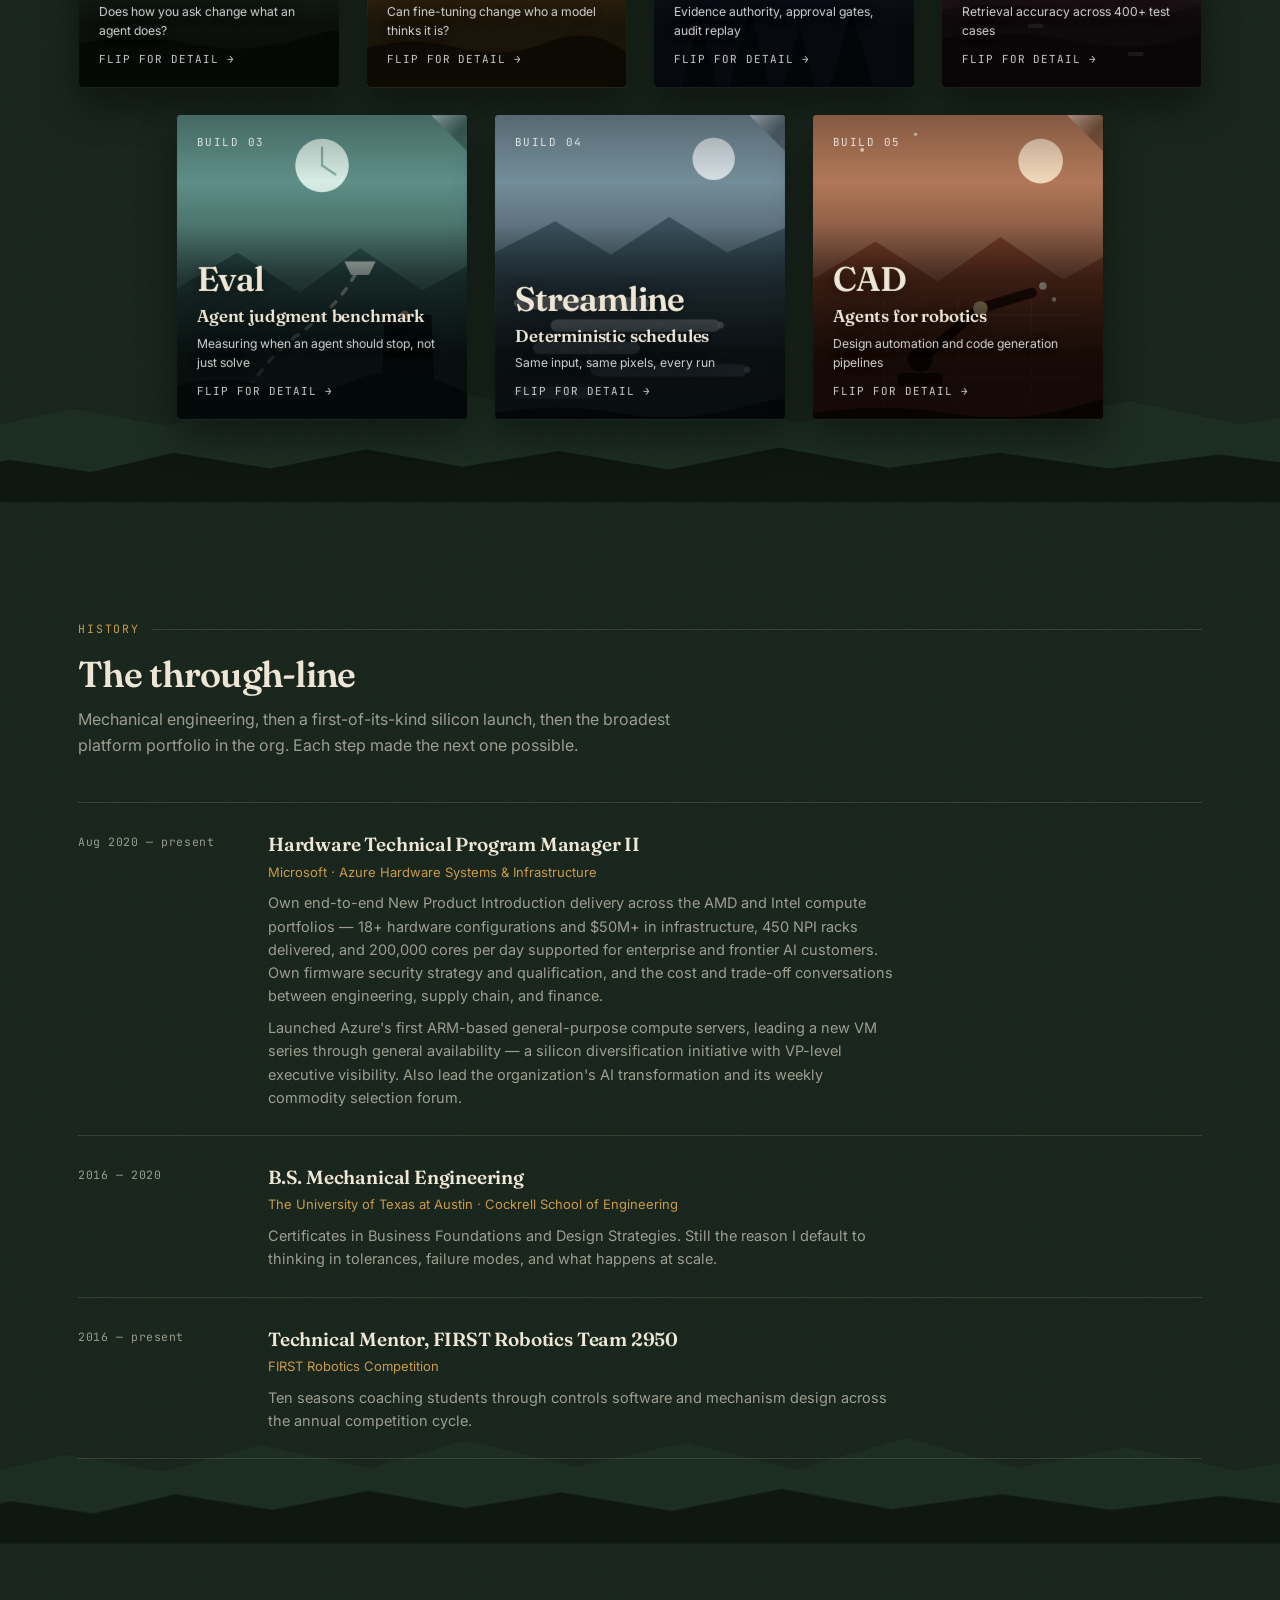
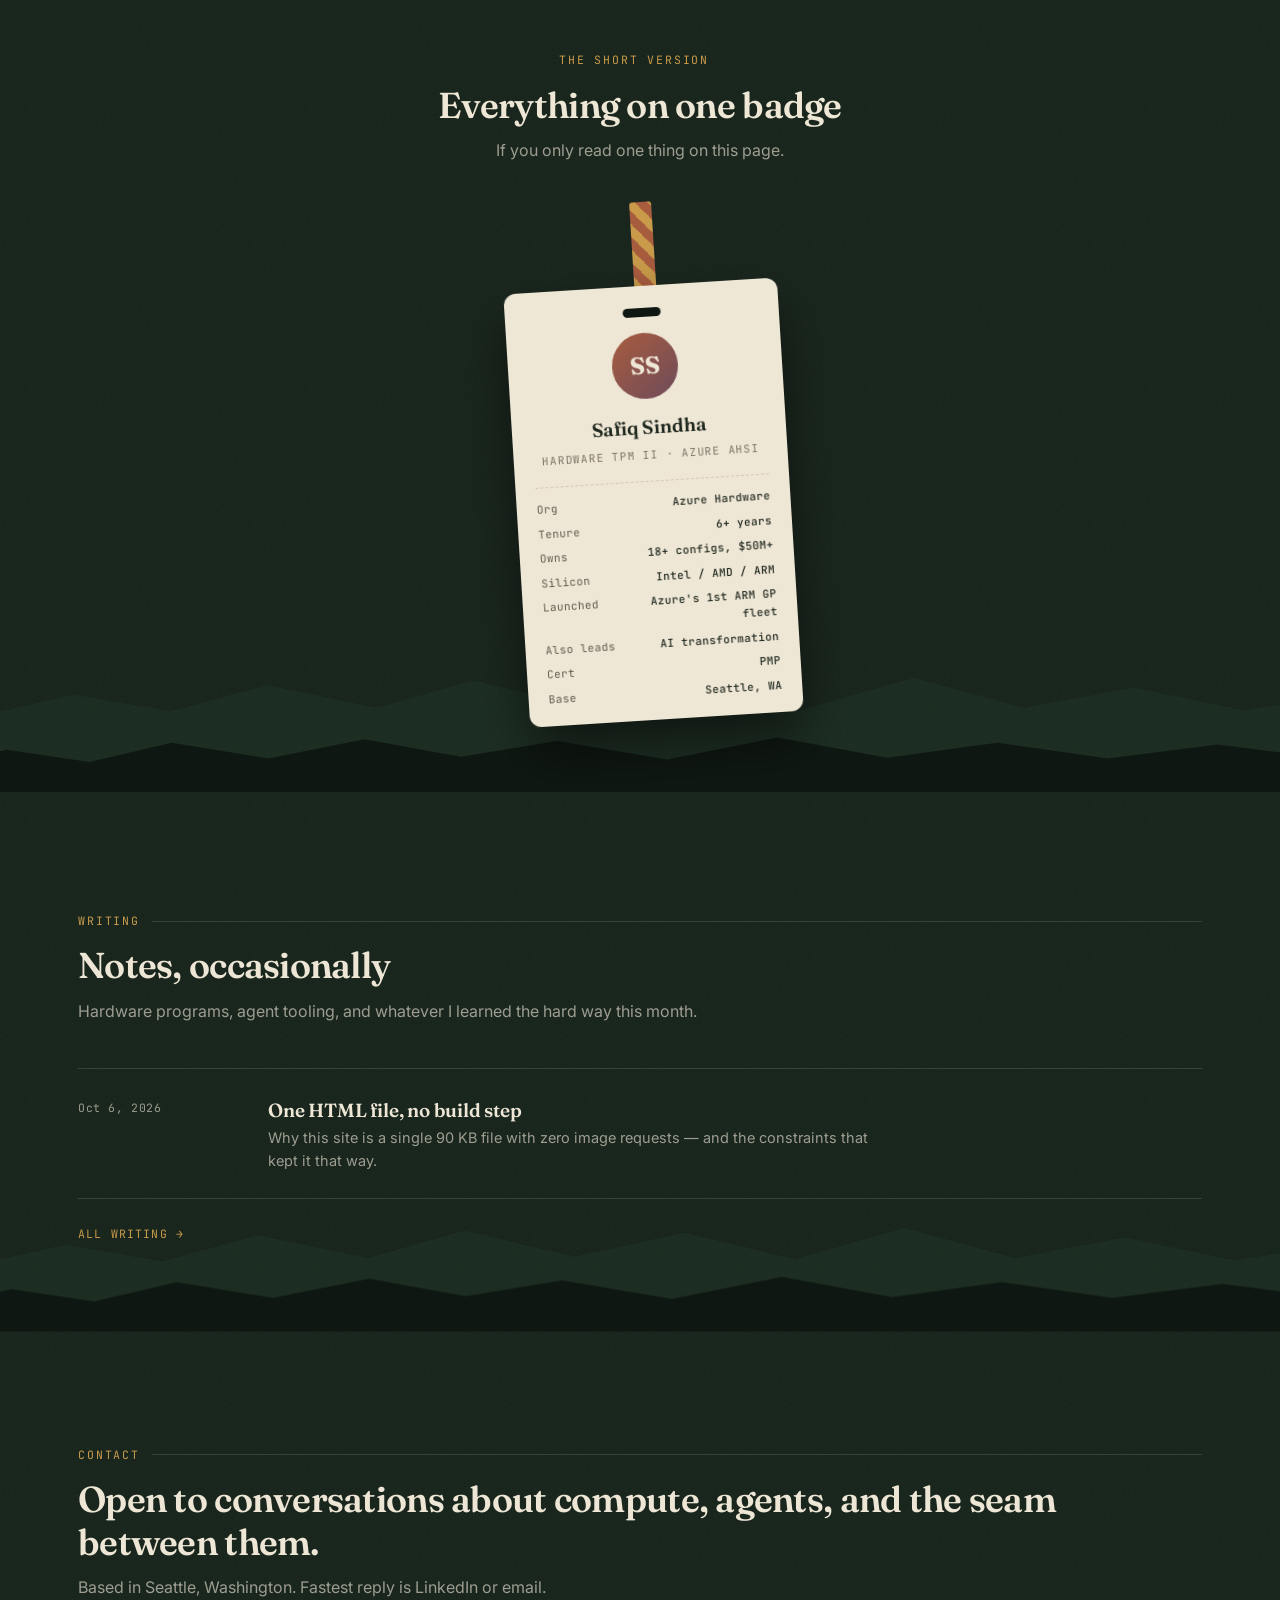
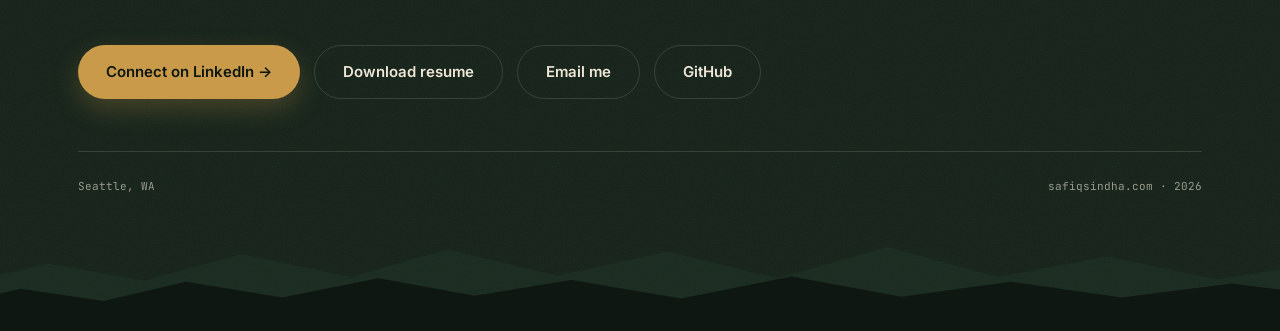
==== commit f04f44a9: "Polish mobile nav, readability, and search metadata - Point canonical, share tags, sitemap, and feed" ====
--- a/index.html
+++ b/index.html
@@ -6,7 +6,7 @@
 <meta name="viewport" content="width=device-width, initial-scale=1">
 <title>Safiq Sindha — Technical Program Manager, Azure Compute</title>
 <meta name="description" content="PMP-certified Technical Program Manager at Microsoft Azure. Six years owning the compute lifecycle at datacenter scale — from silicon selection and platform qualification through capacity delivery, fleet security, and decommission.">
-<link rel="canonical" href="https://safiqsindha.com/">
+<link rel="canonical" href="https://www.safiqsindha.com/">
 <meta name="author" content="Safiq Sindha">
 <meta name="theme-color" content="#152219">
 <meta name="color-scheme" content="dark">
@@ -18,10 +18,10 @@
 
 <meta property="og:type" content="website">
 <meta property="og:site_name" content="Safiq Sindha">
-<meta property="og:url" content="https://safiqsindha.com/">
+<meta property="og:url" content="https://www.safiqsindha.com/">
 <meta property="og:title" content="Safiq Sindha — ships compute.">
 <meta property="og:description" content="Technical Program Manager at Microsoft Azure Hardware. Six years of cloud server platforms across ARM, Intel, and AMD. Launched Azure's first ARM general-purpose fleet.">
-<meta property="og:image" content="https://safiqsindha.com/og-image.png">
+<meta property="og:image" content="https://www.safiqsindha.com/og-image.png">
 <meta property="og:image:width" content="1200">
 <meta property="og:image:height" content="630">
 <meta property="og:image:alt" content="Safiq Sindha — Technical Program Manager, Microsoft Azure Hardware">
@@ -29,7 +29,7 @@
 <meta name="twitter:card" content="summary_large_image">
 <meta name="twitter:title" content="Safiq Sindha — ships compute.">
 <meta name="twitter:description" content="Technical Program Manager at Microsoft Azure Hardware. Six years of cloud server platforms across ARM, Intel, and AMD.">
-<meta name="twitter:image" content="https://safiqsindha.com/og-image.png">
+<meta name="twitter:image" content="https://www.safiqsindha.com/og-image.png">
 <meta name="twitter:creator" content="@safiqsindha">
 
 <script type="application/ld+json">
@@ -37,7 +37,7 @@
   "@context": "https://schema.org",
   "@type": "Person",
   "name": "Safiq Sindha",
-  "url": "https://safiqsindha.com/",
+  "url": "https://www.safiqsindha.com/",
   "jobTitle": "Technical Program Manager",
   "worksFor": { "@type": "Organization", "name": "Microsoft" },
   "address": { "@type": "PostalAddress", "addressLocality": "Seattle", "addressRegion": "WA", "addressCountry": "US" },
@@ -51,7 +51,7 @@
 <style>
   :root{
     --forest:#152219; --forest-deep:#0E1711; --canopy:#26402F;
-    --cream:#EFE7D6; --cream-dim:rgba(239,231,214,.62); --cream-faint:rgba(239,231,214,.34);
+    --cream:#EFE7D6; --cream-dim:rgba(239,231,214,.62); --cream-faint:rgba(239,231,214,.6);
     --ochre:#C89A4A; --moss:#5B7F63; --clay:#A85C3E; --slate:#4A6472; --plum:#6E4B5A;
     --teal:#3F6E6A; --rust:#9A4F33; --indigo:#4A5479; --burnt:#B25A2E; --night:#33507A;
     --rule:rgba(239,231,214,.14);
@@ -97,12 +97,22 @@
     background:var(--ochre);transform:scaleX(0);transform-origin:left;transition:transform .25s ease}
   .navlinks button.here{color:var(--cream)}
   .navlinks button.here::after{transform:scaleX(1)}
-  @media(max-width:720px){.navlinks li:not(.keep){display:none}}
+  @media(max-width:720px){
+    nav .wrap{padding:0 14px;gap:10px}
+    .brand-wrap{flex:none}
+    .navlinks{flex:0 1 auto;min-width:0;overflow-x:auto;gap:2px;font-size:12.5px;white-space:nowrap;
+      scrollbar-width:none;-ms-overflow-style:none;-webkit-overflow-scrolling:touch}
+    .navlinks::-webkit-scrollbar{display:none}
+    .navlinks li{flex:none}
+    .navlinks button,.navlinks a{display:block;padding:12px 6px;min-height:40px}
+    .navlinks button::after{left:6px;right:6px;bottom:7px}
+  }
 
   section{position:relative;padding:104px 0 96px;overflow:hidden}
   .eyebrow{font-family:'JetBrains Mono',monospace;font-size:11.5px;letter-spacing:.16em;
     text-transform:uppercase;color:var(--ochre);margin-bottom:14px;display:flex;align-items:center;gap:12px}
   .eyebrow::after{content:'';flex:1;height:1px;background:var(--rule)}
+  @media screen{.eyebrow.sub{margin-top:56px}}
   h2{font-family:'Fraunces',serif;font-weight:600;font-size:clamp(26px,3.6vw,36px);
     line-height:1.18;letter-spacing:-.02em;margin-bottom:12px}
   .lede{color:var(--cream-dim);font-size:16px;max-width:62ch;margin-bottom:44px}
@@ -131,18 +141,21 @@
   .proof-row div:last-child{border-right:none;margin-right:0}
   .proof-row.center div{border-right:none}
   .proof dt{font-family:'Fraunces',serif;font-size:25px;font-weight:600;line-height:1;letter-spacing:-.02em}
-  .proof dd{font-family:'JetBrains Mono',monospace;font-size:10.5px;letter-spacing:.09em;
+  .proof dd{font-family:'JetBrains Mono',monospace;font-size:11px;letter-spacing:.09em;
     text-transform:uppercase;color:var(--cream-faint);margin-top:7px}
   @media(max-width:560px){
     .proof-row div{padding:13px 16px 13px 0;margin-right:16px}
     .proof-row.center div{padding-left:16px;padding-right:16px}
-    .proof dt{font-size:21px} .proof dd{font-size:9.5px;letter-spacing:.06em}
+    .proof-row.center.three{flex-wrap:nowrap}
+    .proof-row.center.three div{flex:1 1 0;min-width:0;padding-left:6px;padding-right:6px;margin-right:0;text-align:center}
+    .proof dt{font-size:21px} .proof dd{font-size:11px;letter-spacing:.04em}
   }
 
   /* postcards */
   .deck{display:flex;flex-wrap:wrap;justify-content:center;gap:26px;position:relative;z-index:2}
   .stage{flex:1 1 250px;max-width:292px;height:306px;perspective:1900px;isolation:isolate}
   @media(max-width:600px){.stage{flex:1 1 100%;max-width:420px;height:300px}}
+  @media(max-width:340px){.card .side.rear{padding:15px 16px}.card .r-list{gap:7px}}
   .card{position:relative;width:100%;height:100%;transform-style:preserve-3d;
     -webkit-transform-style:preserve-3d;
     transition:transform 1s cubic-bezier(.62,.04,.34,1);cursor:pointer;border:none;background:none;
@@ -161,17 +174,18 @@
     clip-path:polygon(100% 0,0 0,100% 100%);filter:drop-shadow(-2px 2px 3px rgba(0,0,0,.34))}
   .scene{position:absolute;inset:0;width:100%;height:100%;display:block}
   .scrim{position:absolute;inset:0;z-index:2;pointer-events:none;
-    background:linear-gradient(180deg,rgba(0,0,0,.3) 0%,transparent 24%,transparent 42%,rgba(0,0,0,.62) 90%)}
+    background:linear-gradient(180deg,rgba(0,0,0,.3) 0%,transparent 22%,rgba(0,0,0,.12) 36%,rgba(0,0,0,.55) 54%,rgba(0,0,0,.82) 80%)}
   .face-txt{position:absolute;inset:0;z-index:3;padding:19px 20px;display:flex;flex-direction:column}
-  .c-tag{font-family:'JetBrains Mono',monospace;font-size:10px;letter-spacing:.13em;
+  .c-tag{font-family:'JetBrains Mono',monospace;font-size:11px;letter-spacing:.13em;
     text-transform:uppercase;color:rgba(255,255,255,.82)}
   .c-figure{font-family:'Fraunces',serif;font-weight:600;font-size:34px;line-height:1;
     letter-spacing:-.03em;margin-top:auto;text-shadow:0 2px 12px rgba(0,0,0,.55)}
+  .c-figure.sm{font-size:28px;letter-spacing:-.04em}
   .c-title{font-family:'Fraunces',serif;font-weight:600;font-size:17px;margin-top:6px;
     letter-spacing:-.01em;text-shadow:0 2px 10px rgba(0,0,0,.55)}
   .c-note{font-size:12.2px;color:rgba(255,255,255,.82);margin-top:4px;text-shadow:0 1px 8px rgba(0,0,0,.55)}
-  .c-flip{font-family:'JetBrains Mono',monospace;font-size:9.5px;letter-spacing:.11em;
-    text-transform:uppercase;color:rgba(255,255,255,.6);margin-top:10px}
+  .c-flip{font-family:'JetBrains Mono',monospace;font-size:11px;letter-spacing:.09em;
+    text-transform:uppercase;color:rgba(255,255,255,.8);margin-top:10px}
   .r-head{font-family:'Fraunces',serif;font-weight:600;font-size:16px;margin-bottom:9px}
   .r-list{list-style:none;display:grid;gap:9px;margin-top:2px}
   .r-list li{font-size:12.8px;line-height:1.48;color:rgba(239,231,214,.9);padding-left:13px;position:relative}
@@ -266,11 +280,11 @@
     justify-content:center;font-family:'Fraunces',serif;font-weight:700;font-size:24px;color:var(--cream);
     background:linear-gradient(140deg,var(--clay),var(--plum))}
   .badge-name{font-family:'Fraunces',serif;font-weight:600;font-size:19px;text-align:center;letter-spacing:-.01em}
-  .badge-role{font-family:'JetBrains Mono',monospace;font-size:9.5px;letter-spacing:.07em;
+  .badge-role{font-family:'JetBrains Mono',monospace;font-size:11px;letter-spacing:.07em;
     text-transform:uppercase;text-align:center;color:#7A7364;margin-top:5px}
   .badge-rows{margin-top:16px;border-top:1px dashed #D3C8B0;padding-top:13px;display:grid;gap:7px}
   .badge-rows div{display:flex;justify-content:space-between;gap:14px;
-    font-family:'JetBrains Mono',monospace;font-size:10px;color:#5F594D}
+    font-family:'JetBrains Mono',monospace;font-size:11px;color:#5F594D}
   .badge-rows b{color:#20291F;font-weight:500;text-align:right}
 
   #contact{padding-bottom:110px}
@@ -389,7 +403,7 @@
         <div><dt>PMP</dt><dd>Certified</dd></div>
         <div><dt>6+</dt><dd>Years at Azure</dd></div>
       </div>
-      <div class="proof-row center">
+      <div class="proof-row center three">
         <div><dt>1st</dt><dd>ARM GP fleet</dd></div>
         <div><dt>450</dt><dd>Racks delivered</dd></div>
         <div><dt>200K</dt><dd>Cores per day</dd></div>
@@ -431,8 +445,8 @@
           </svg>
           <div class="scrim" aria-hidden="true"></div><div class="fold" aria-hidden="true"></div>
           <div class="face-txt"><div class="c-tag">Platform PM</div>
-            <div class="c-figure">Fleet</div><div class="c-title">Capacity delivery</div>
-            <div class="c-note">Racks, clusters, and regions brought online</div>
+            <div class="c-figure">450 racks</div><div class="c-title">Capacity delivery</div>
+            <div class="c-note">NPI racks delivered across AMD and Intel</div>
             <div class="c-flip">Flip for detail →</div></div>
         </div>
         <div class="side rear"><div class="postmark">FLEET</div>
@@ -466,8 +480,8 @@
           </svg>
           <div class="scrim" aria-hidden="true"></div><div class="fold" aria-hidden="true"></div>
           <div class="face-txt"><div class="c-tag">Security</div>
-            <div class="c-figure">Trust</div><div class="c-title">Hardware root of trust</div>
-            <div class="c-note">Firmware, BIOS, and attestation at fleet scale</div>
+            <div class="c-figure">97%</div><div class="c-title">Hardware root of trust</div>
+            <div class="c-note">Firmware update coverage on targeted nodes</div>
             <div class="c-flip">Flip for detail →</div></div>
         </div>
         <div class="side rear"><div class="postmark">TRUST</div>
@@ -504,8 +518,8 @@
           </svg>
           <div class="scrim" aria-hidden="true"></div><div class="fold" aria-hidden="true"></div>
           <div class="face-txt"><div class="c-tag">0-to-1</div>
-            <div class="c-figure">Tools</div><div class="c-title">Process from scratch</div>
-            <div class="c-note">Frameworks that outlived the program they were built for</div>
+            <div class="c-figure sm">21→4 days</div><div class="c-title">Process from scratch</div>
+            <div class="c-note">Firmware deployment time, cut 81%</div>
             <div class="c-flip">Flip for detail →</div></div>
         </div>
         <div class="side rear"><div class="postmark">BUILD</div>
@@ -538,8 +552,8 @@
           </svg>
           <div class="scrim" aria-hidden="true"></div><div class="fold" aria-hidden="true"></div>
           <div class="face-txt"><div class="c-tag">Judgment</div>
-            <div class="c-figure">Cost</div><div class="c-title">Trade-off ownership</div>
-            <div class="c-note">Schedule, cost, security, reliability — pick three</div>
+            <div class="c-figure">$10M</div><div class="c-title">Trade-off ownership</div>
+            <div class="c-note">Hardware cost savings, pilot demand cut 50%</div>
             <div class="c-flip">Flip for detail →</div></div>
         </div>
         <div class="side rear"><div class="postmark">COST</div>
@@ -674,6 +688,11 @@
           </ul>
         </div>
       </button></div>
+
+    </div>
+
+    <div class="eyebrow sub reveal">Background</div>
+    <div class="deck">
 
       <!-- credentials -->
       <div class="stage reveal"><button aria-pressed="false" class="card k-plum" aria-label="Flip: Certification">
@@ -965,8 +984,8 @@
           </svg>
           <div class="scrim" aria-hidden="true"></div><div class="fold" aria-hidden="true"></div>
           <div class="face-txt"><div class="c-tag">Build 02</div>
-            <div class="c-figure">Graph</div><div class="c-title">Bitemporal memory layer</div>
-            <div class="c-note">Which source governs, and as of when</div>
+            <div class="c-figure">70→95%</div><div class="c-title">Bitemporal memory layer</div>
+            <div class="c-note">Retrieval accuracy across 400+ test cases</div>
             <div class="c-flip">Flip for detail →</div></div>
         </div>
         <div class="side rear"><div class="postmark">MEMORY</div>
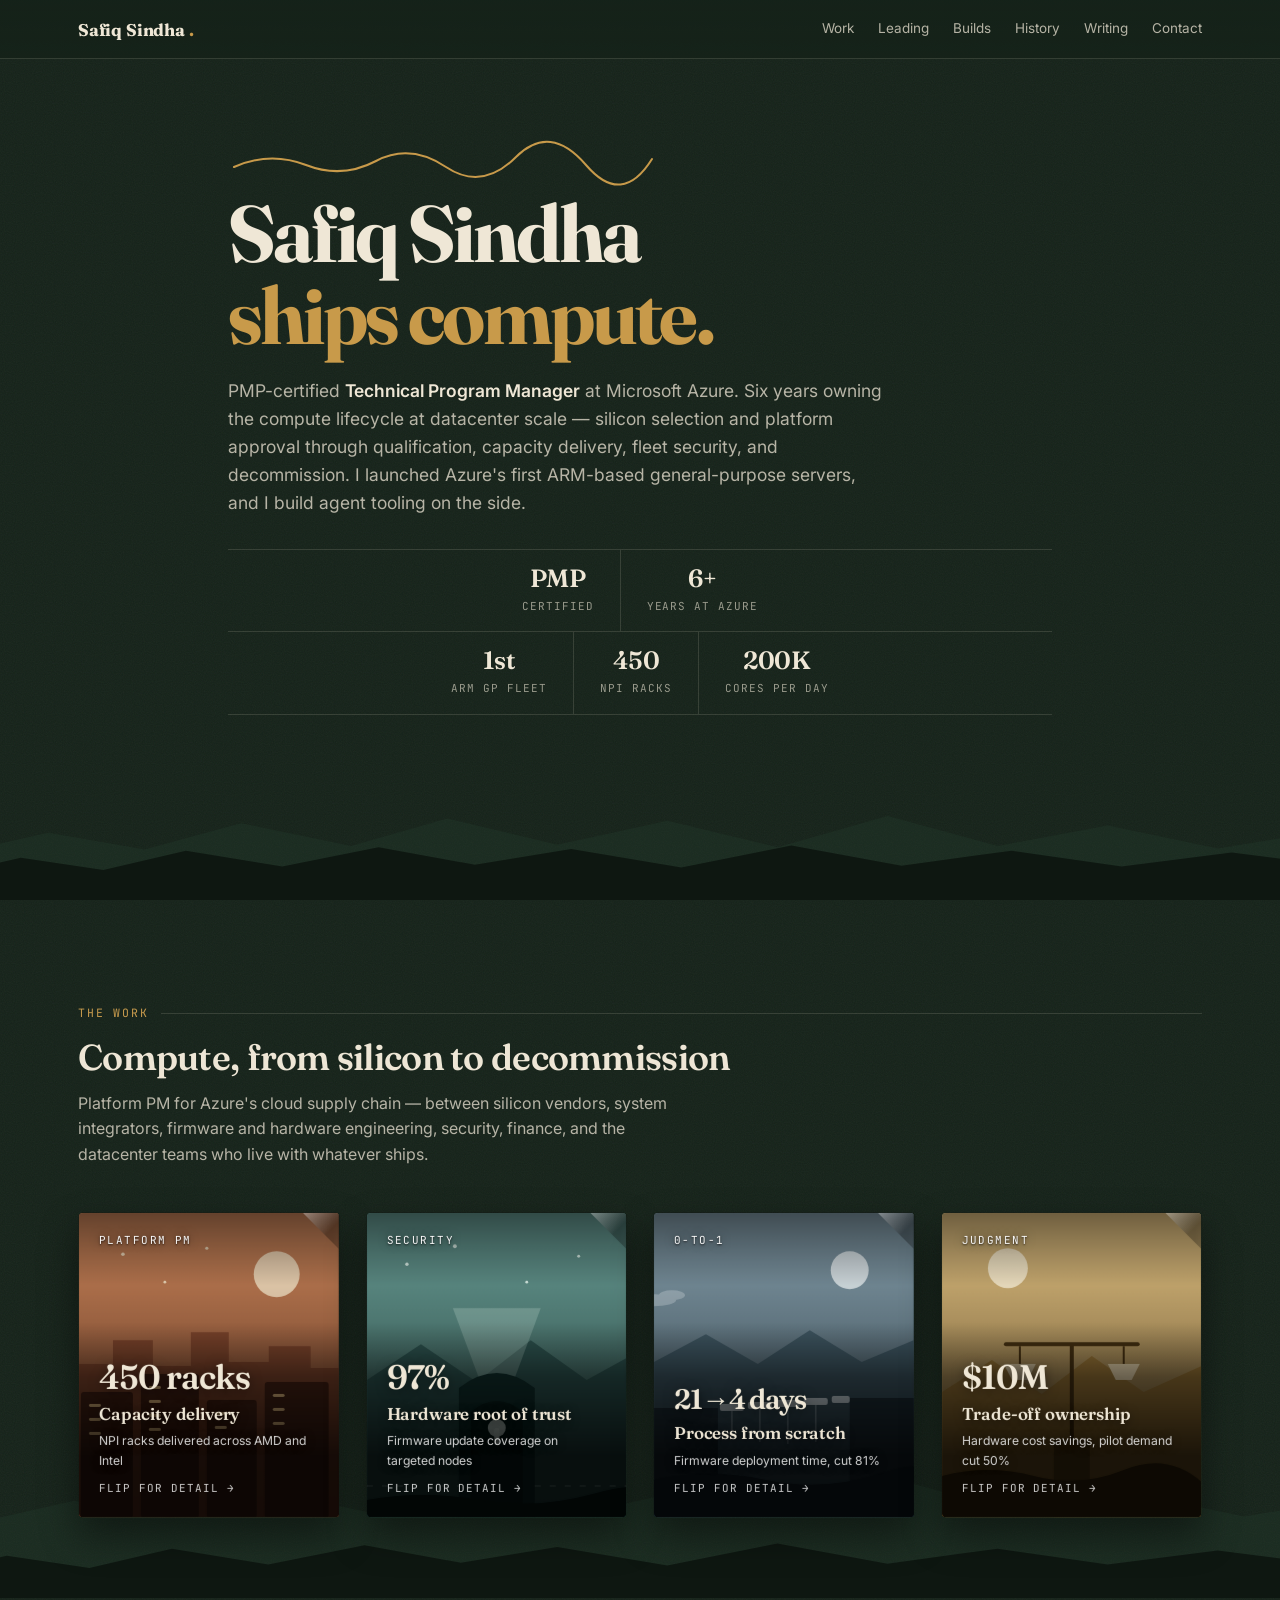
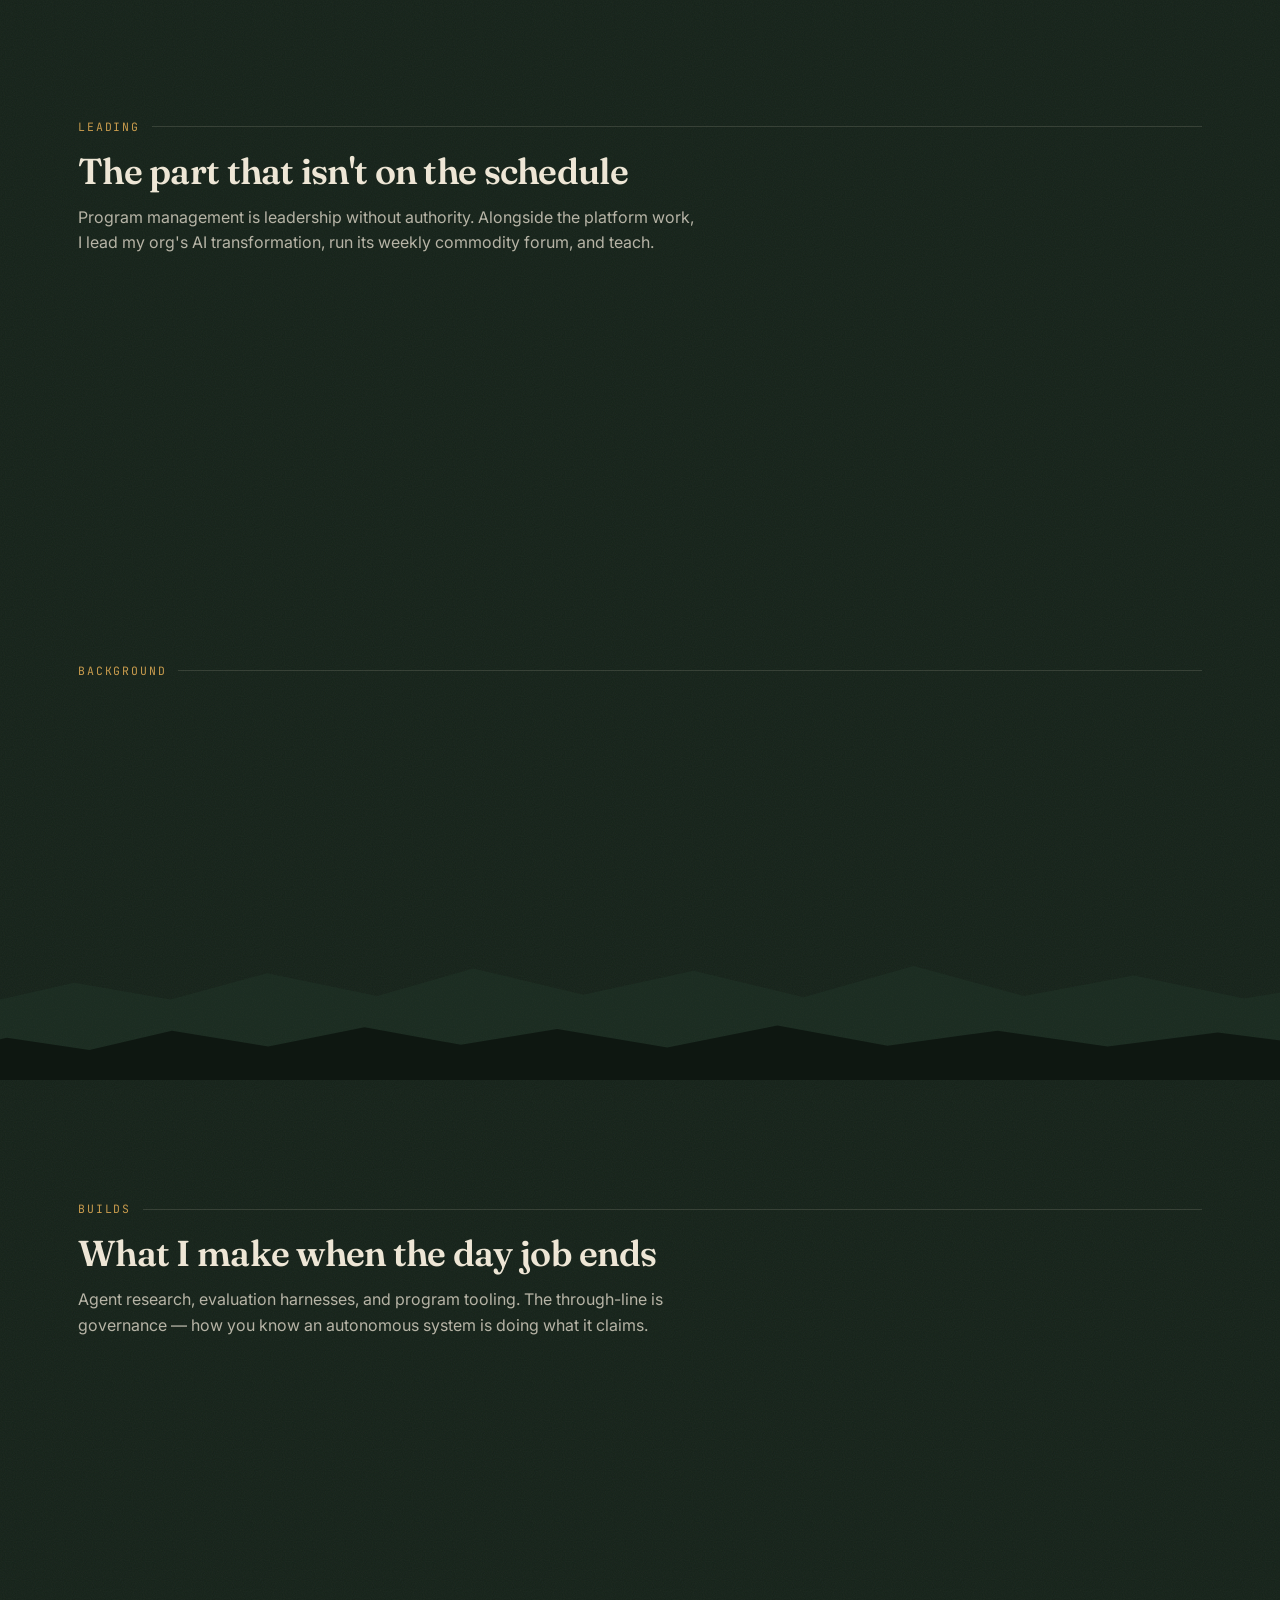
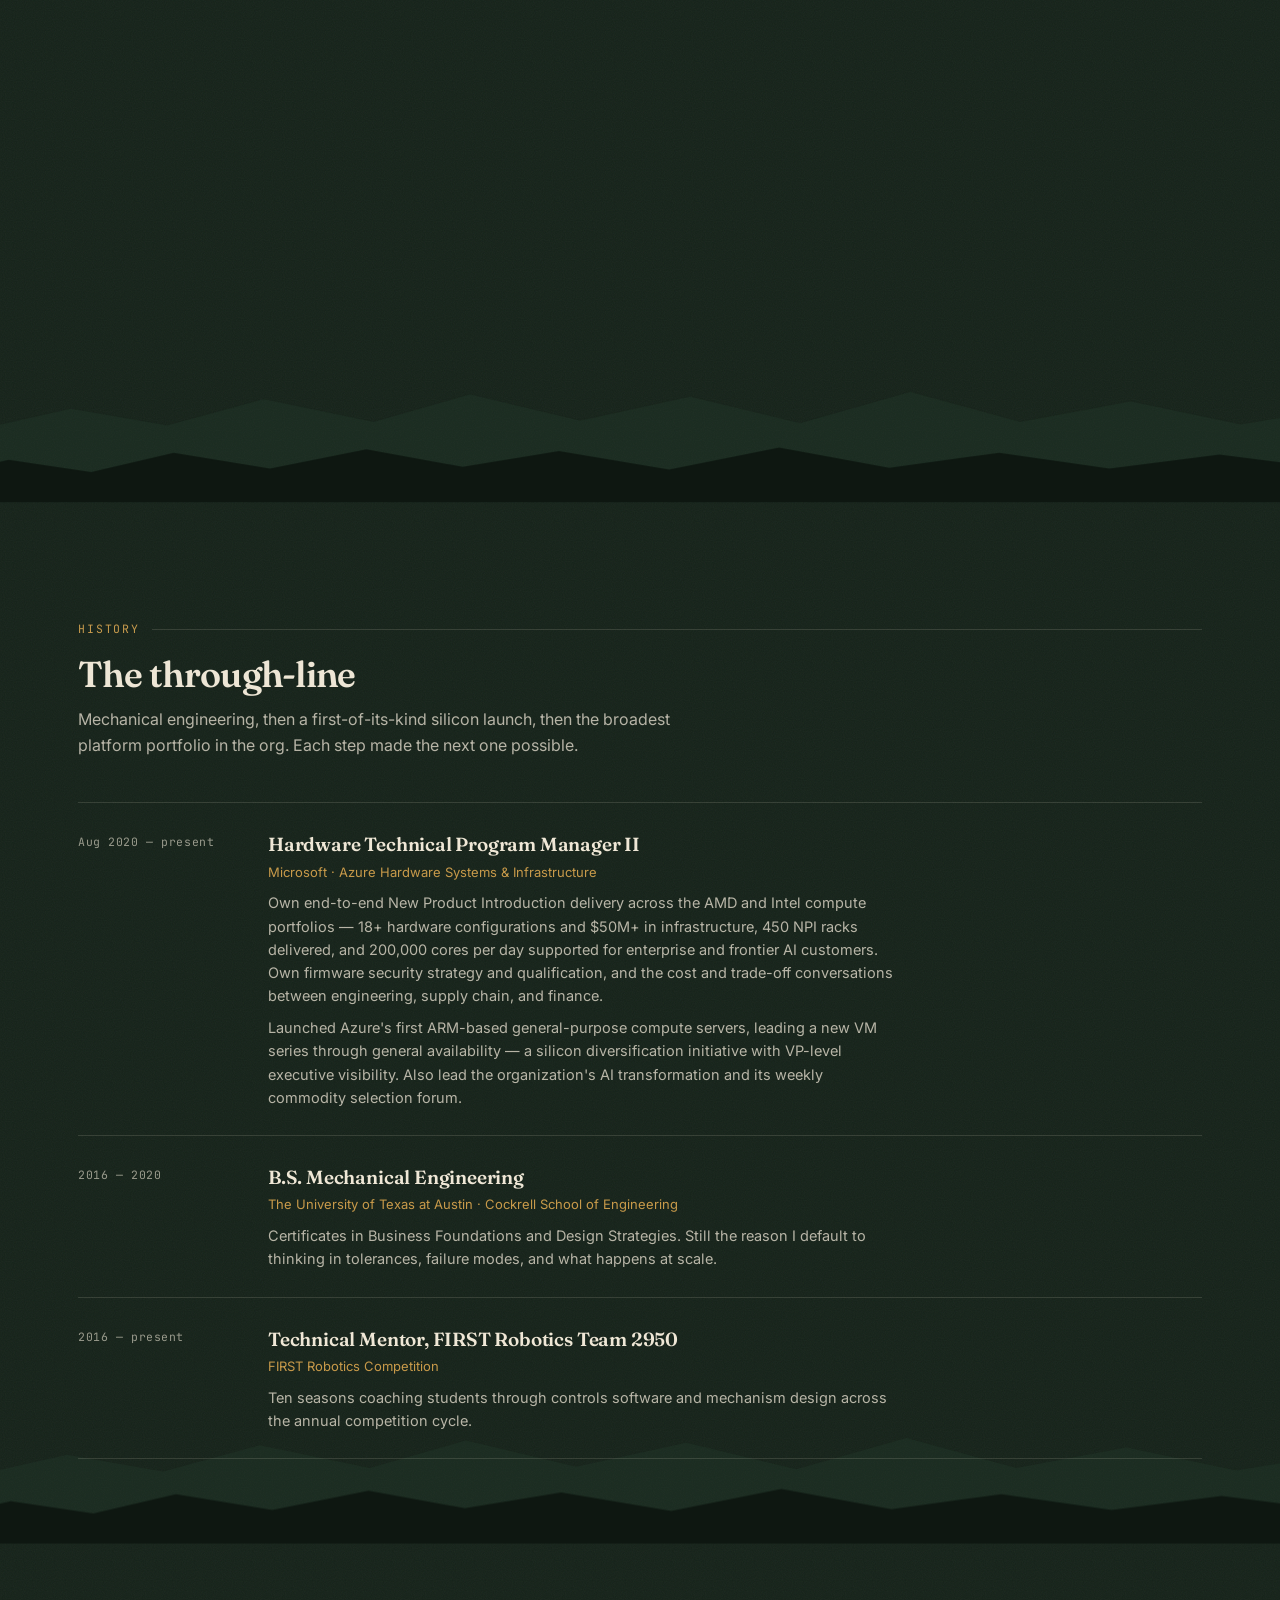
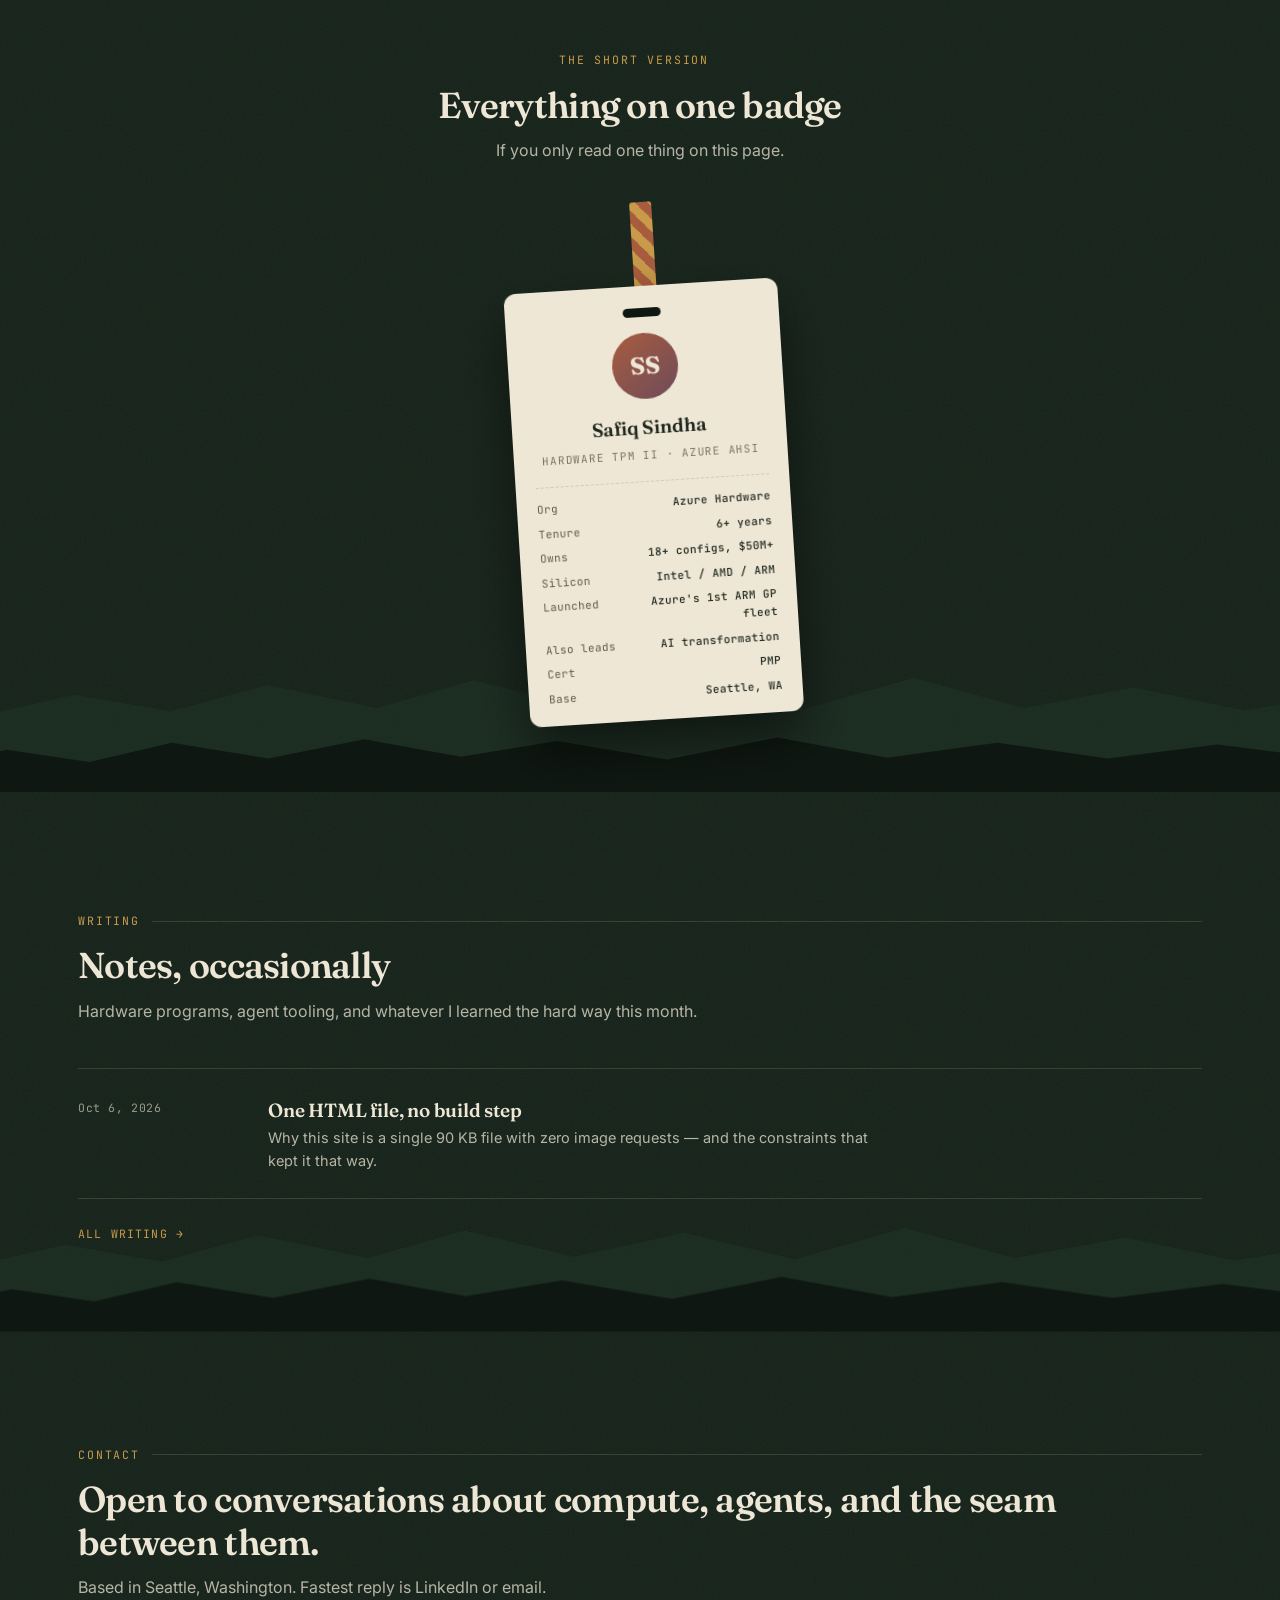
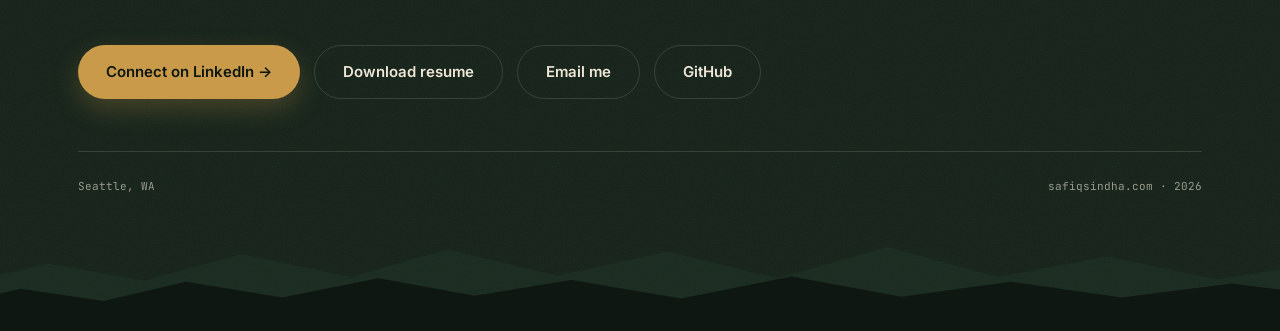
==== commit df09da25: "Address verification findings - Card tag labels: white with a text shadow and a darker top scrim - S" ====
--- a/index.html
+++ b/index.html
@@ -51,7 +51,7 @@
 <style>
   :root{
     --forest:#152219; --forest-deep:#0E1711; --canopy:#26402F;
-    --cream:#EFE7D6; --cream-dim:rgba(239,231,214,.62); --cream-faint:rgba(239,231,214,.6);
+    --cream:#EFE7D6; --cream-dim:rgba(239,231,214,.74); --cream-faint:rgba(239,231,214,.6);
     --ochre:#C89A4A; --moss:#5B7F63; --clay:#A85C3E; --slate:#4A6472; --plum:#6E4B5A;
     --teal:#3F6E6A; --rust:#9A4F33; --indigo:#4A5479; --burnt:#B25A2E; --night:#33507A;
     --rule:rgba(239,231,214,.14);
@@ -103,6 +103,7 @@
     .navlinks{flex:0 1 auto;min-width:0;overflow-x:auto;gap:2px;font-size:12.5px;white-space:nowrap;
       scrollbar-width:none;-ms-overflow-style:none;-webkit-overflow-scrolling:touch}
     .navlinks::-webkit-scrollbar{display:none}
+    .navlinks{-webkit-mask-image:linear-gradient(90deg,#000 calc(100% - 26px),transparent);mask-image:linear-gradient(90deg,#000 calc(100% - 26px),transparent);padding-right:18px}
     .navlinks li{flex:none}
     .navlinks button,.navlinks a{display:block;padding:12px 6px;min-height:40px}
     .navlinks button::after{left:6px;right:6px;bottom:7px}
@@ -148,7 +149,7 @@
     .proof-row.center div{padding-left:16px;padding-right:16px}
     .proof-row.center.three{flex-wrap:nowrap}
     .proof-row.center.three div{flex:1 1 0;min-width:0;padding-left:6px;padding-right:6px;margin-right:0;text-align:center}
-    .proof dt{font-size:21px} .proof dd{font-size:11px;letter-spacing:.04em}
+    .proof dt{font-size:21px} .proof dd{font-size:11px;letter-spacing:0}
   }
 
   /* postcards */
@@ -174,10 +175,10 @@
     clip-path:polygon(100% 0,0 0,100% 100%);filter:drop-shadow(-2px 2px 3px rgba(0,0,0,.34))}
   .scene{position:absolute;inset:0;width:100%;height:100%;display:block}
   .scrim{position:absolute;inset:0;z-index:2;pointer-events:none;
-    background:linear-gradient(180deg,rgba(0,0,0,.3) 0%,transparent 22%,rgba(0,0,0,.12) 36%,rgba(0,0,0,.55) 54%,rgba(0,0,0,.82) 80%)}
+    background:linear-gradient(180deg,rgba(0,0,0,.5) 0%,rgba(0,0,0,.08) 24%,rgba(0,0,0,.12) 36%,rgba(0,0,0,.55) 54%,rgba(0,0,0,.82) 80%)}
   .face-txt{position:absolute;inset:0;z-index:3;padding:19px 20px;display:flex;flex-direction:column}
   .c-tag{font-family:'JetBrains Mono',monospace;font-size:11px;letter-spacing:.13em;
-    text-transform:uppercase;color:rgba(255,255,255,.82)}
+    text-transform:uppercase;color:#fff;text-shadow:0 1px 2px rgba(0,0,0,.7),0 0 10px rgba(0,0,0,.55)}
   .c-figure{font-family:'Fraunces',serif;font-weight:600;font-size:34px;line-height:1;
     letter-spacing:-.03em;margin-top:auto;text-shadow:0 2px 12px rgba(0,0,0,.55)}
   .c-figure.sm{font-size:28px;letter-spacing:-.04em}
@@ -362,13 +363,13 @@
   .snake-top{display:flex;align-items:baseline;justify-content:space-between;gap:20px;margin-bottom:14px}
   .snake-top h3{font-family:'Fraunces',serif;font-weight:600;font-size:18px}
   .snake-top button{background:none;border:1px solid var(--rule);color:var(--cream-dim);
-    font-family:'JetBrains Mono',monospace;font-size:10px;letter-spacing:.1em;text-transform:uppercase;
+    font-family:'JetBrains Mono',monospace;font-size:11px;letter-spacing:.1em;text-transform:uppercase;
     padding:6px 12px;border-radius:20px;cursor:pointer}
   .snake-top button:hover{color:var(--cream)}
   #snake-canvas{display:block;border-radius:6px;background:#101E15;border:1px solid var(--rule);
     touch-action:none;max-width:100%;height:auto}
   .snake-bot{display:flex;justify-content:space-between;gap:16px;margin-top:12px;
-    font-family:'JetBrains Mono',monospace;font-size:10.5px;letter-spacing:.08em;
+    font-family:'JetBrains Mono',monospace;font-size:11px;letter-spacing:.08em;
     text-transform:uppercase;color:var(--cream-faint)}
   .snake-bot b{color:var(--ochre);font-weight:500}
 </style>
@@ -405,7 +406,7 @@
       </div>
       <div class="proof-row center three">
         <div><dt>1st</dt><dd>ARM GP fleet</dd></div>
-        <div><dt>450</dt><dd>Racks delivered</dd></div>
+        <div><dt>450</dt><dd>NPI racks</dd></div>
         <div><dt>200K</dt><dd>Cores per day</dd></div>
       </div>
     </dl>
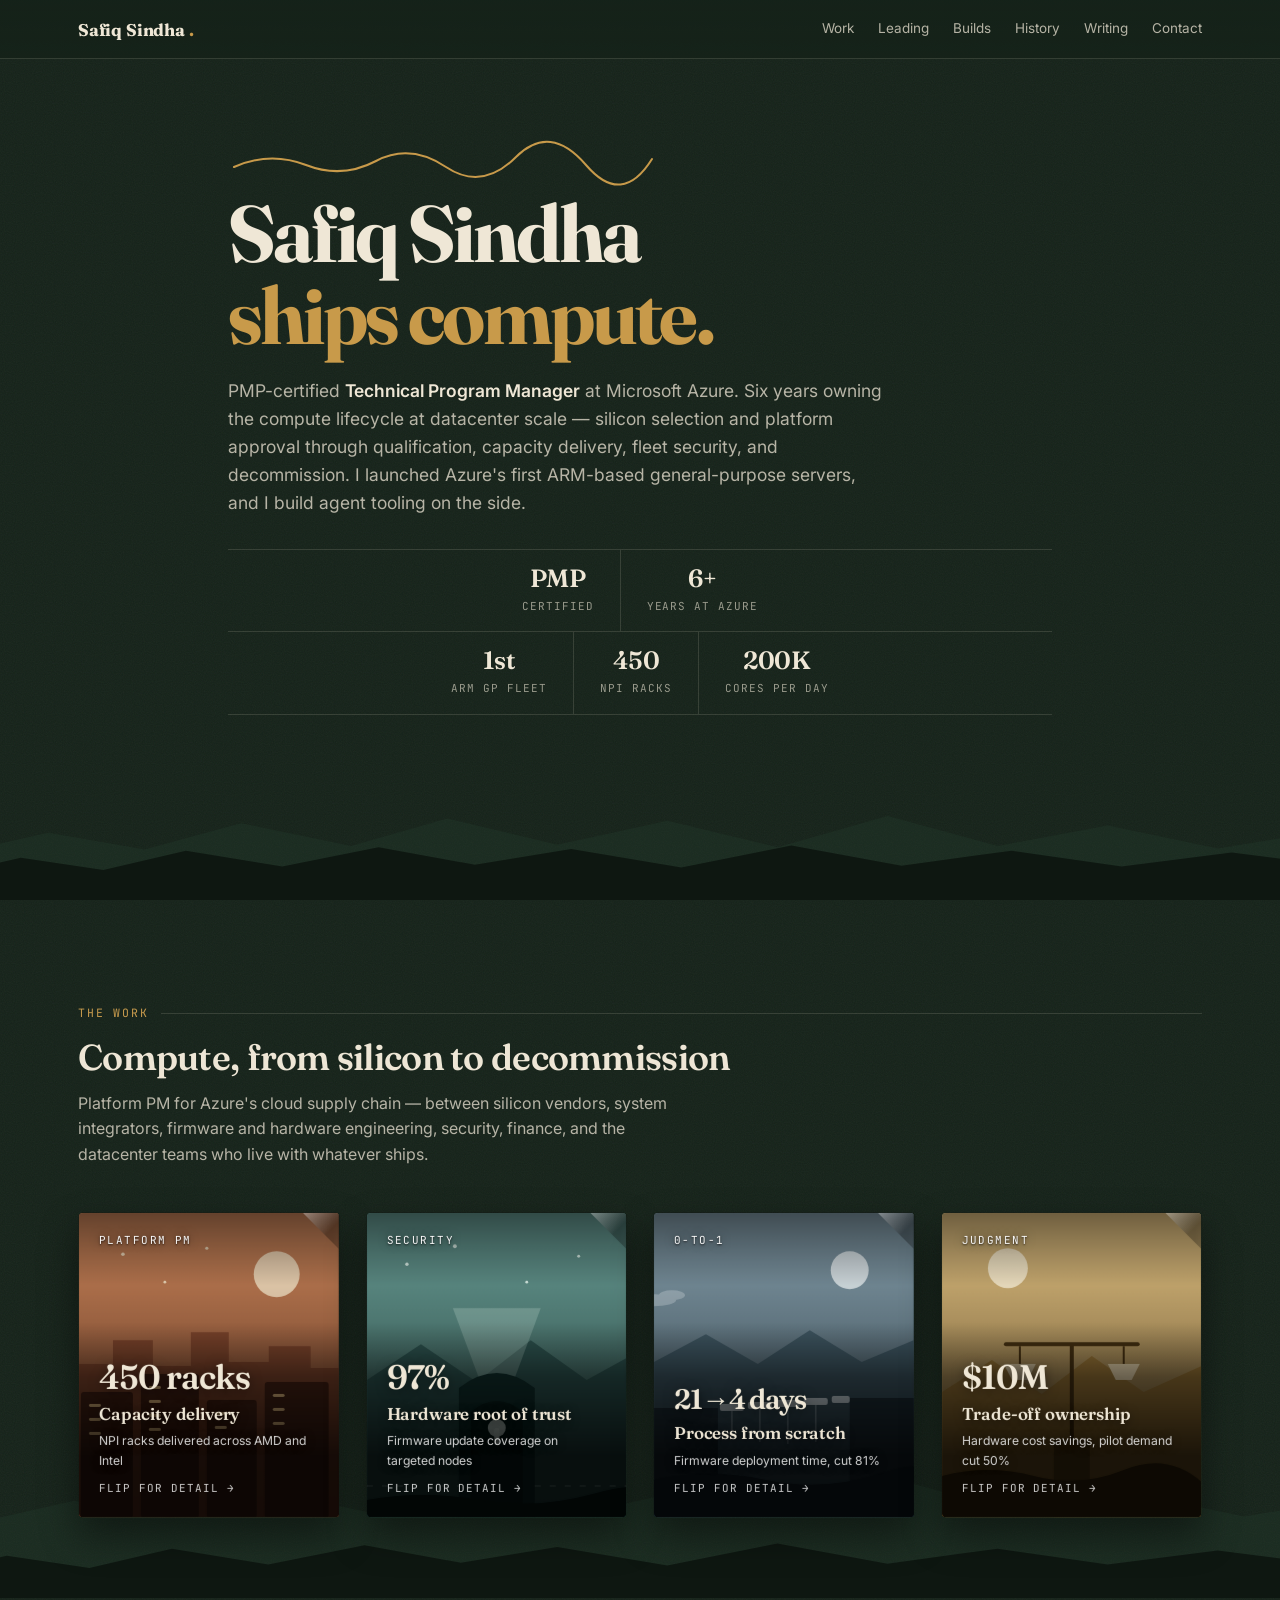
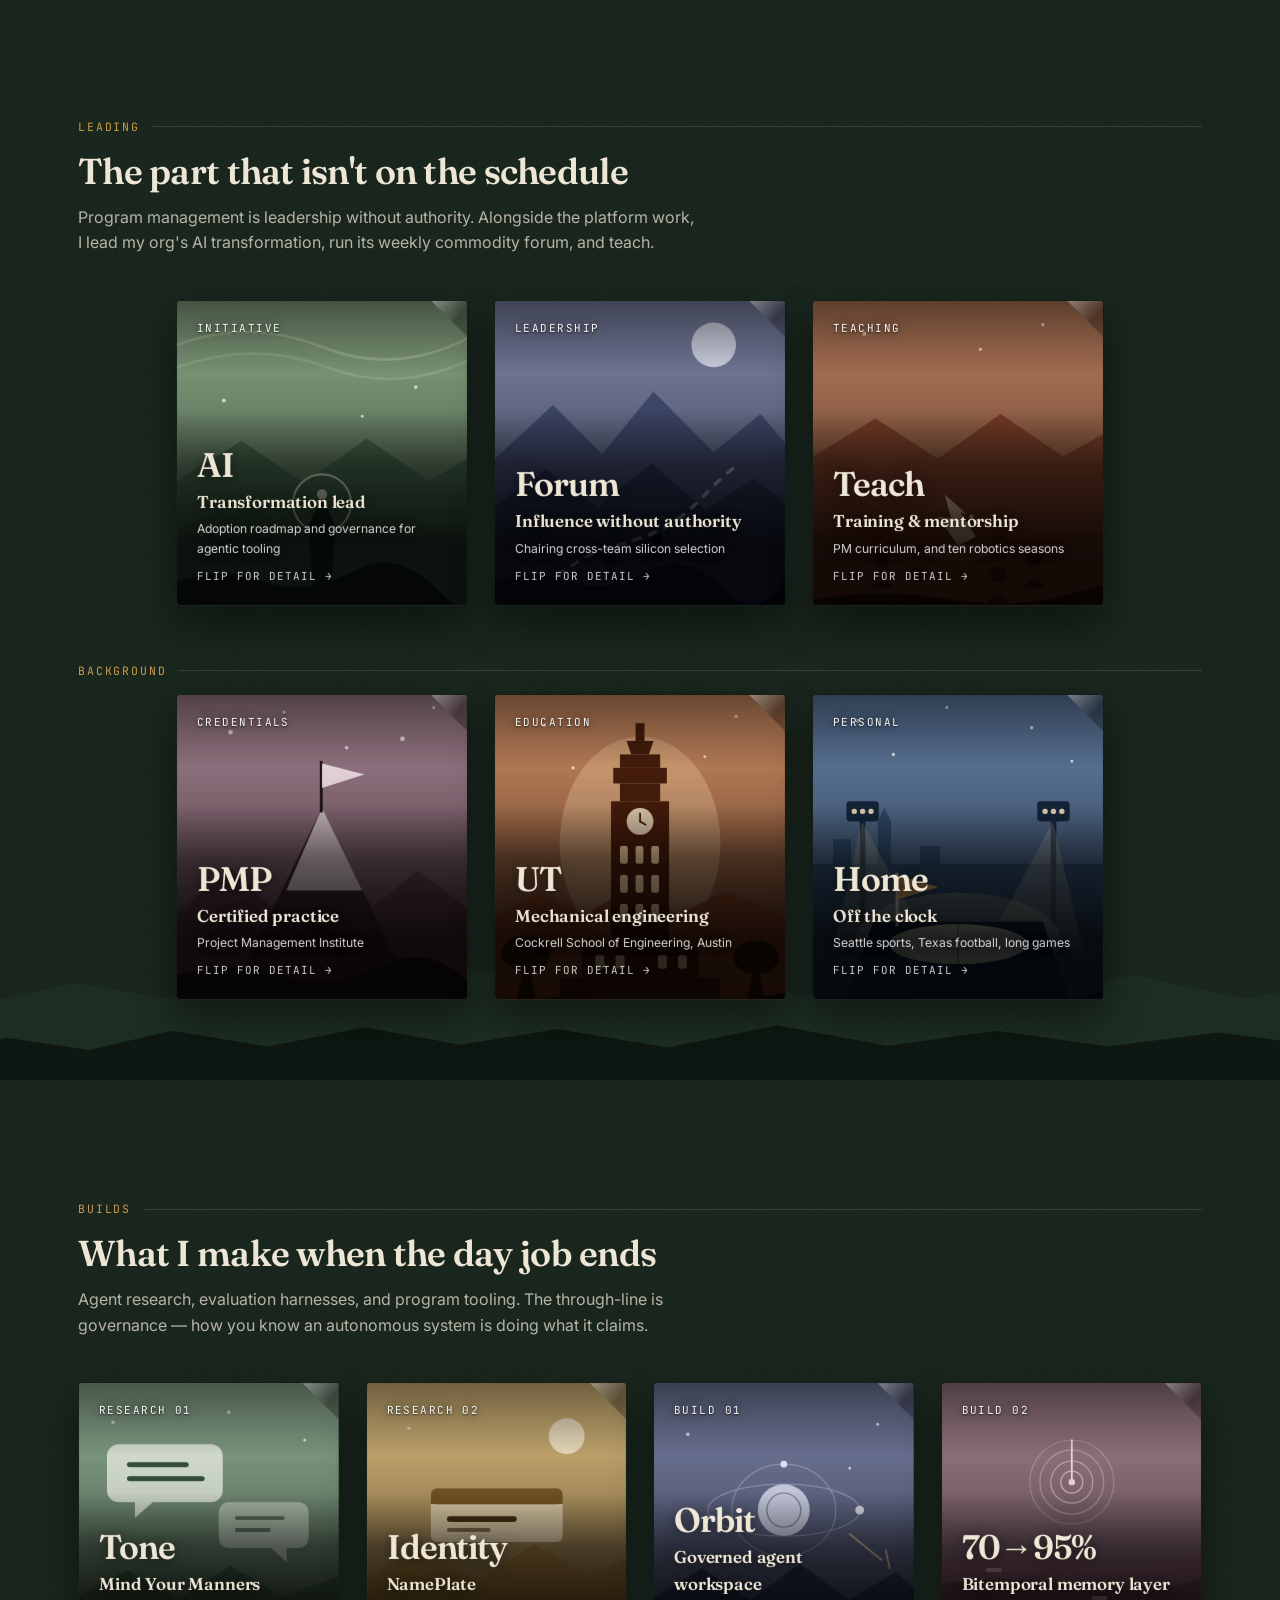
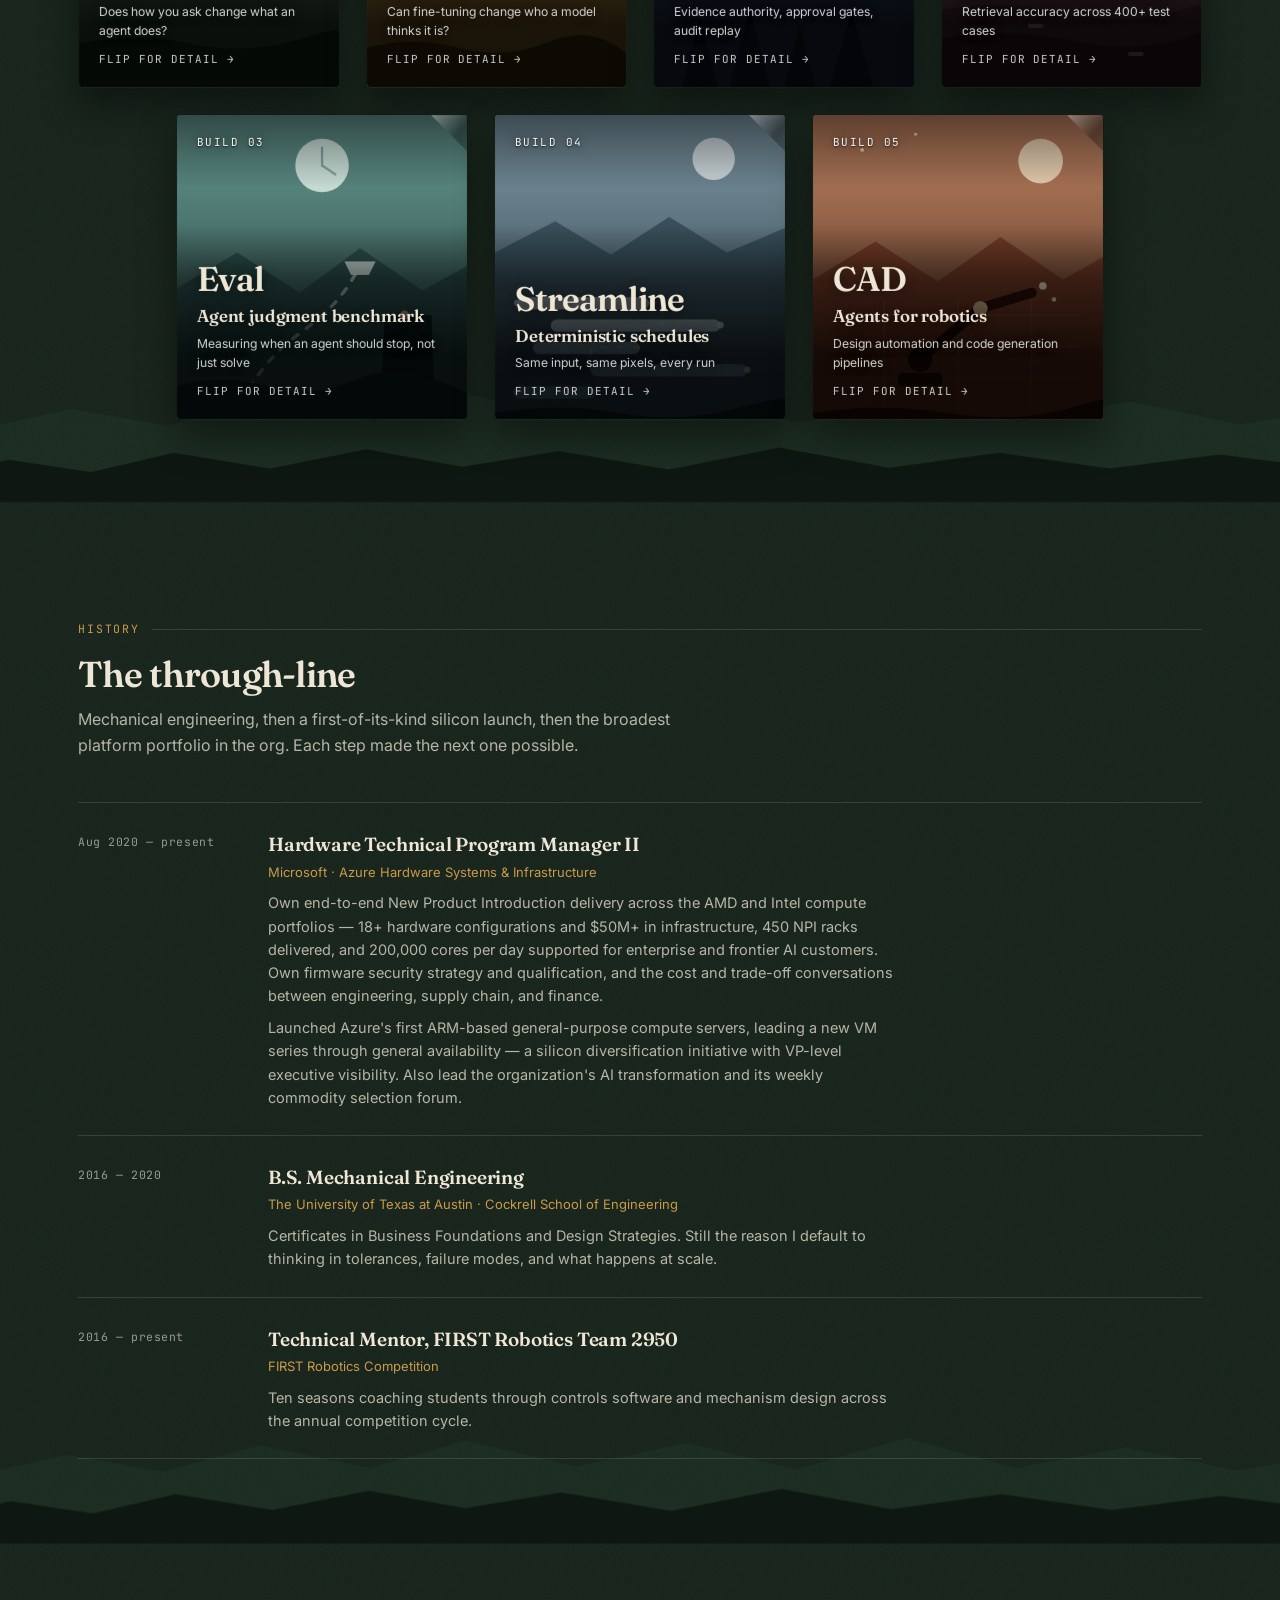
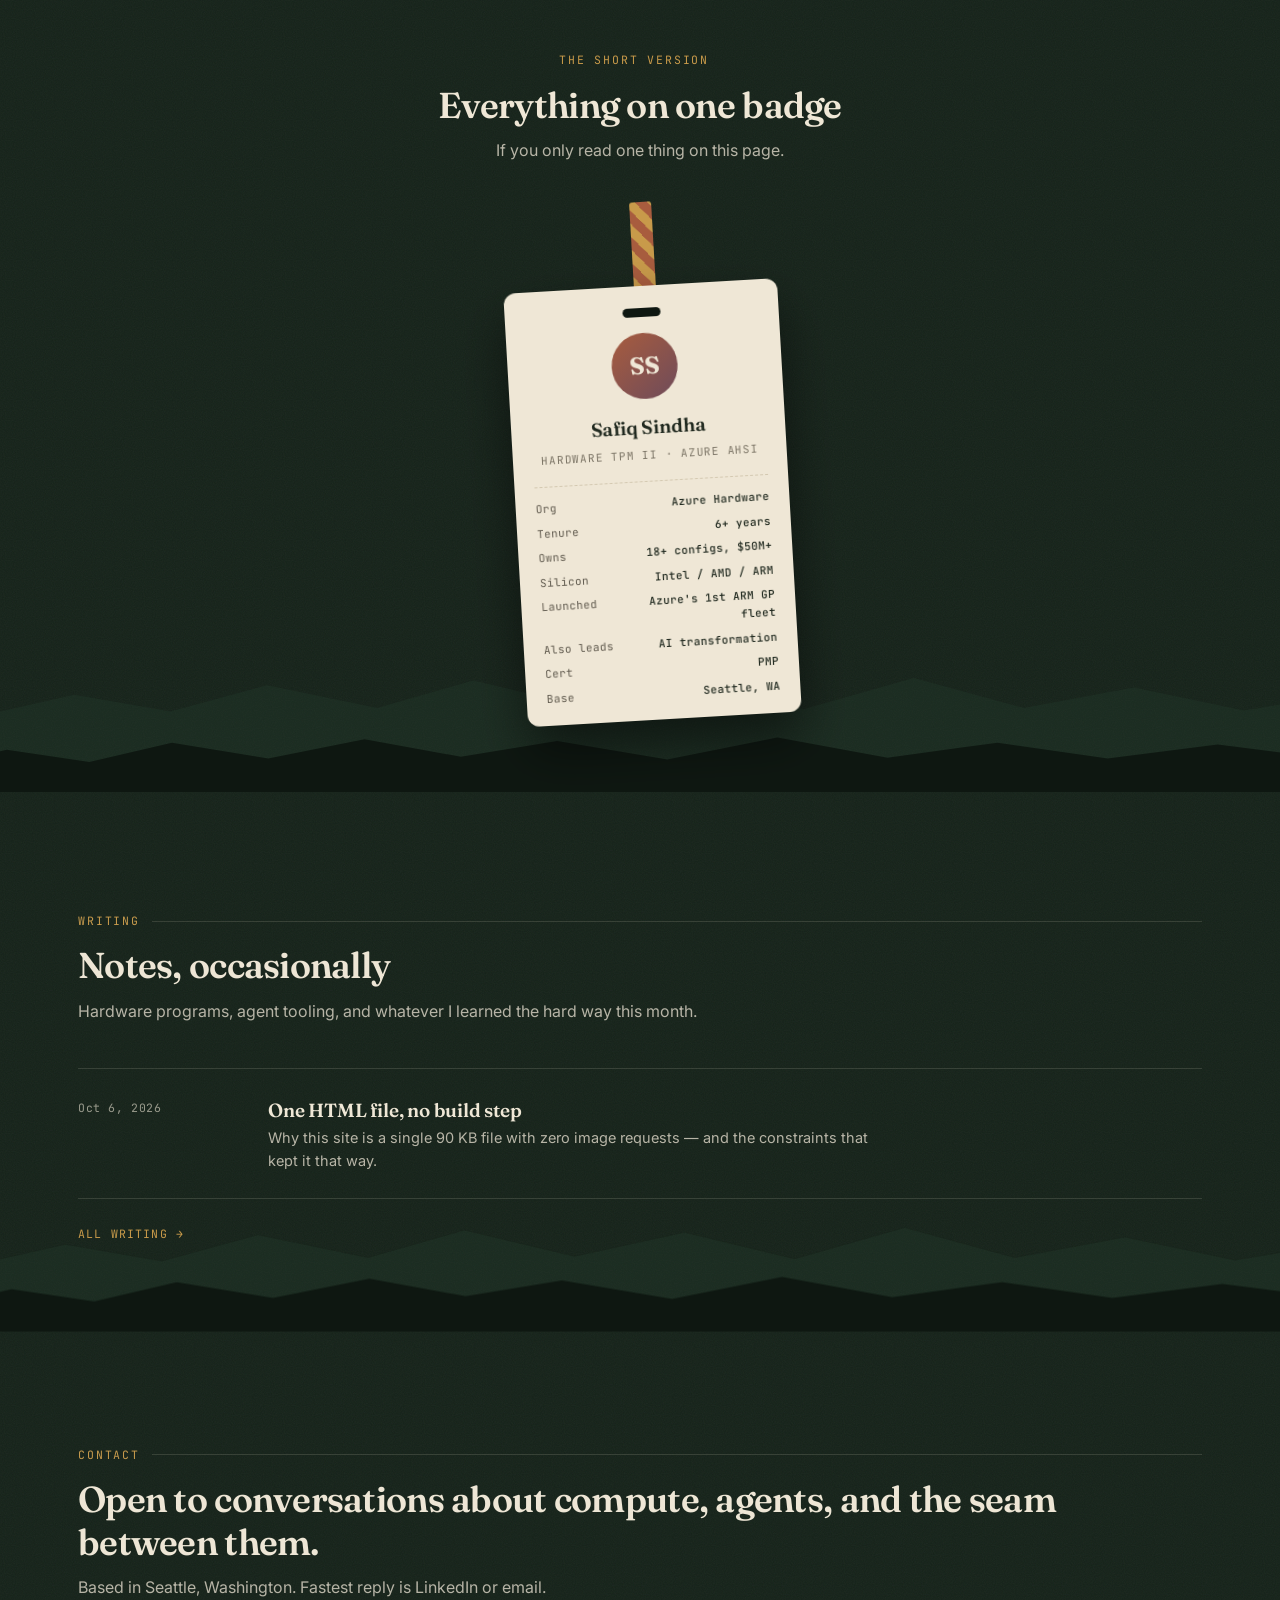
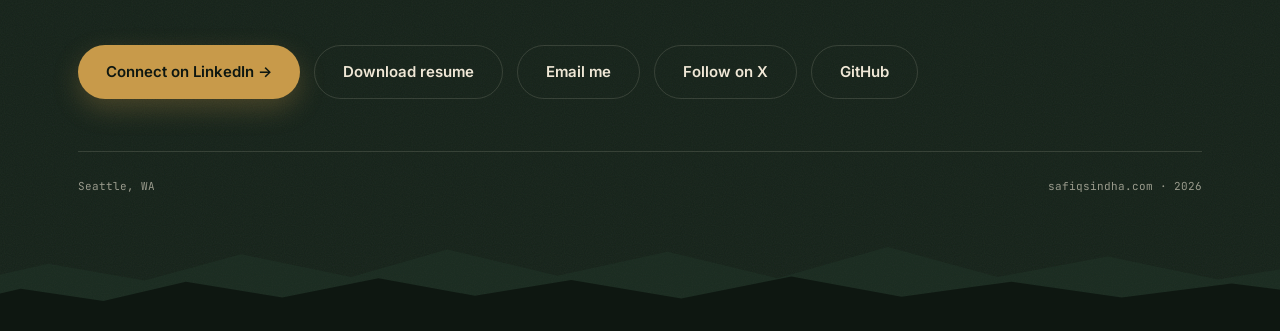
==== commit 303f8cc9: "Add a Follow on X button to the contact section Links to the professional account, @safiqsindha.  Co" ====
--- a/index.html
+++ b/index.html
@@ -1214,6 +1214,7 @@
       <a class="cta primary" href="https://linkedin.com/in/safiqsindha" target="_blank" rel="noopener">Connect on LinkedIn →</a>
       <a class="cta ghost" href="/safiq-sindha-resume.pdf" download>Download resume</a>
       <a class="cta ghost" href="mailto:safiqsindha@gmail.com">Email me</a>
+      <a class="cta ghost" href="https://x.com/safiqsindha" target="_blank" rel="noopener" aria-label="Follow @safiqsindha on X">Follow on X</a>
       <a class="cta ghost" href="https://github.com/safiqsindha" target="_blank" rel="noopener">GitHub</a>
     </div>
     <footer>
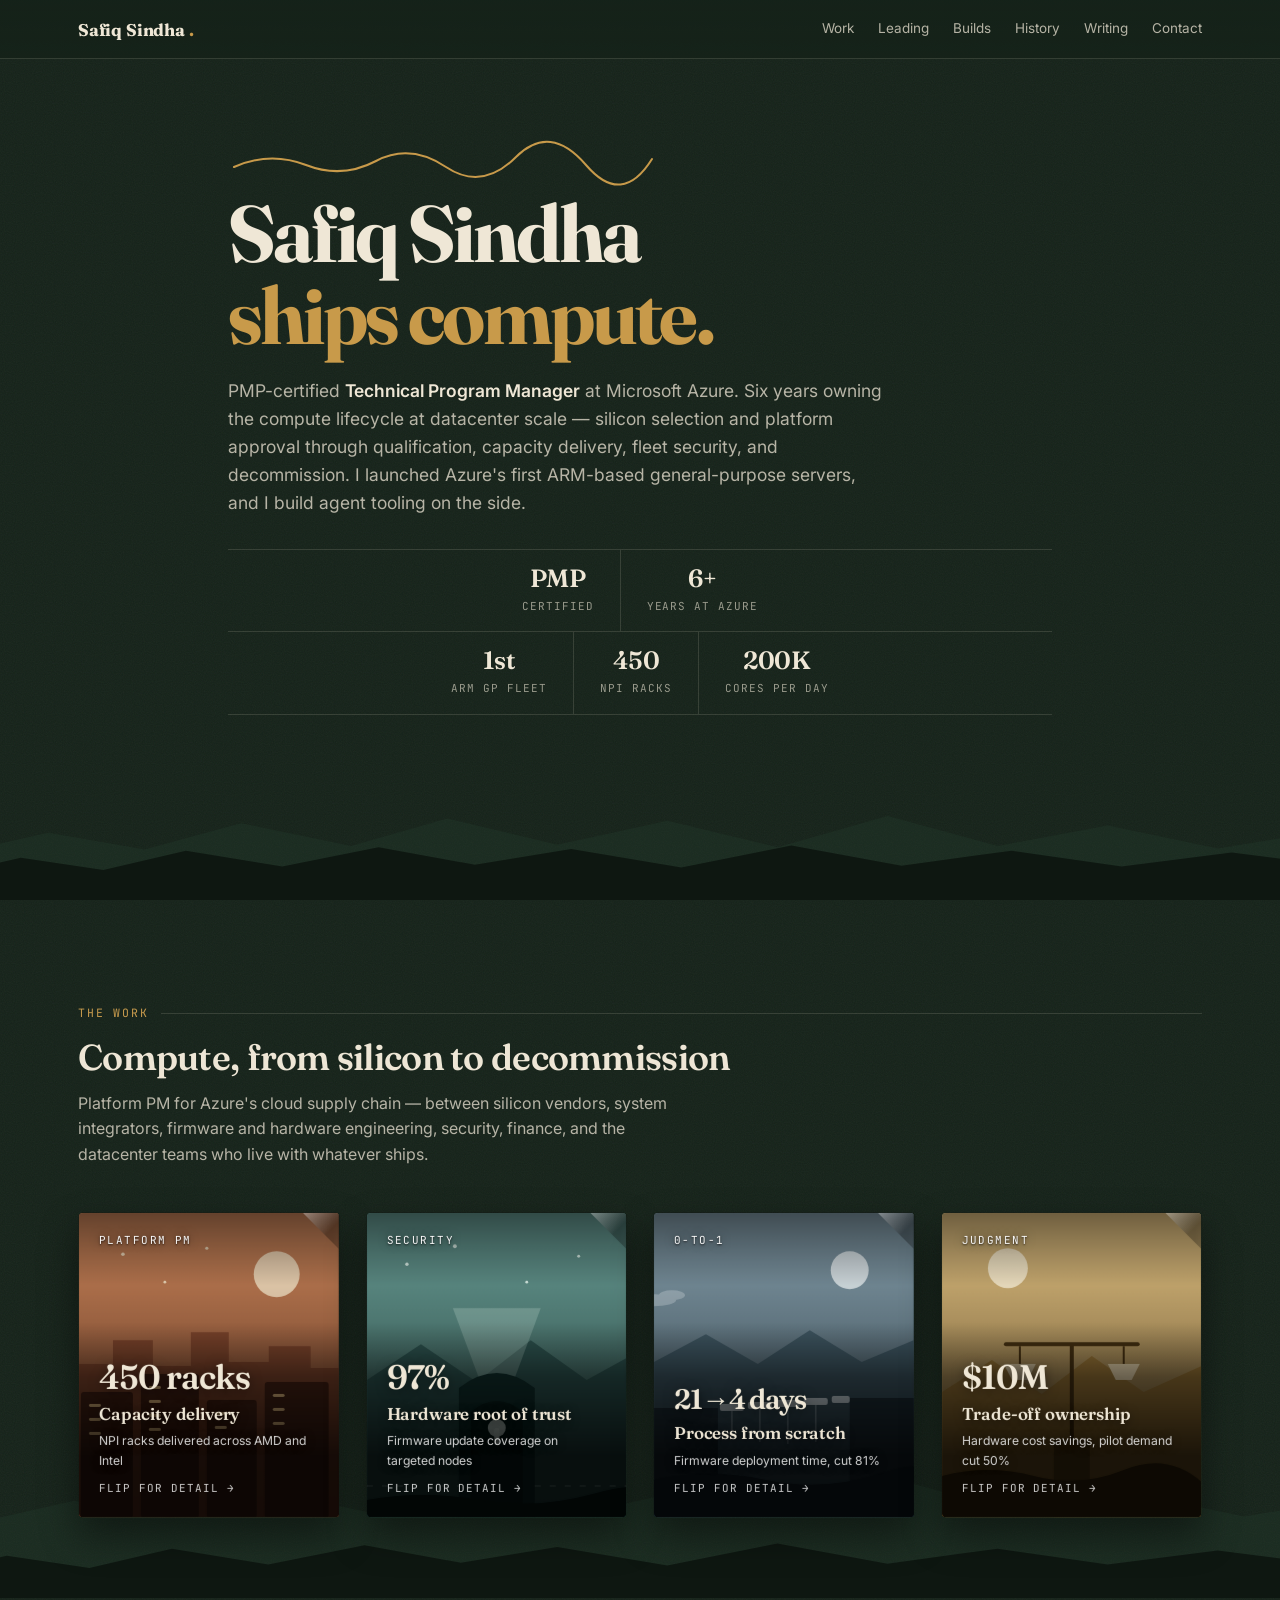
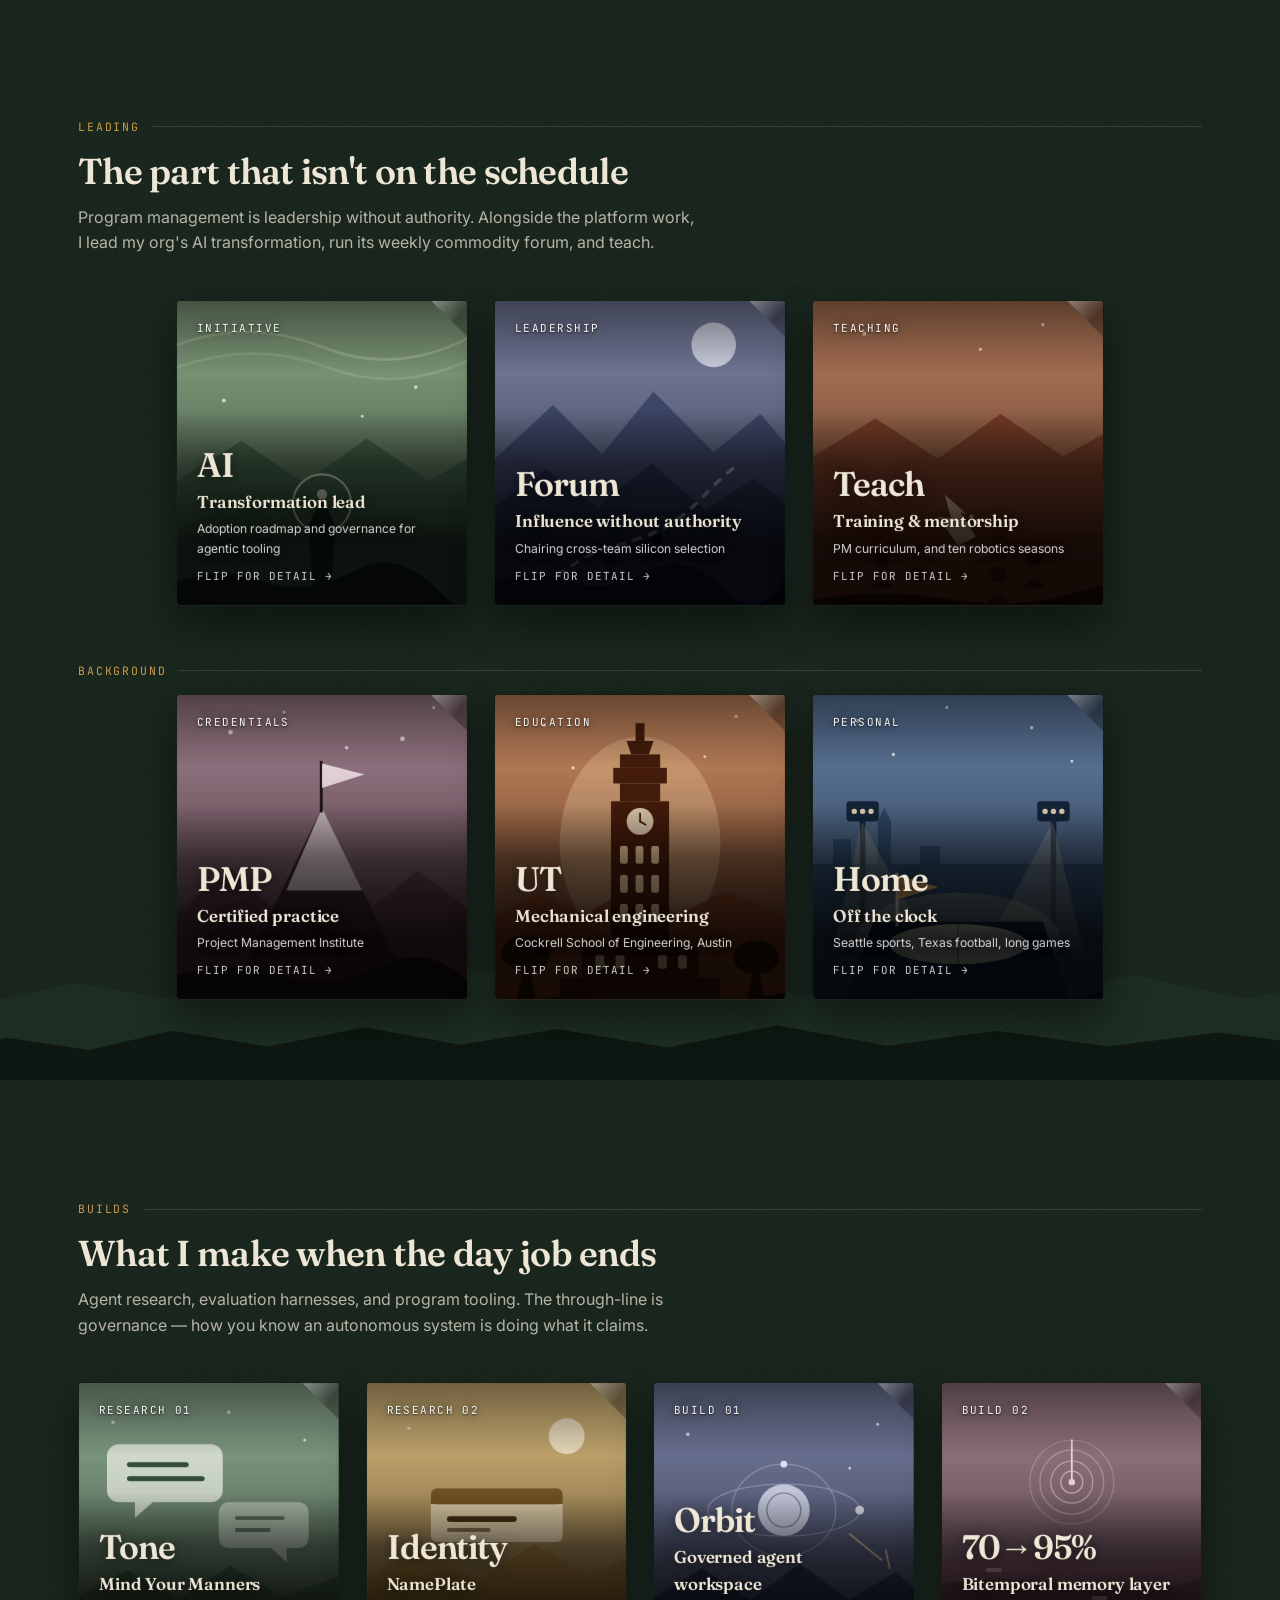
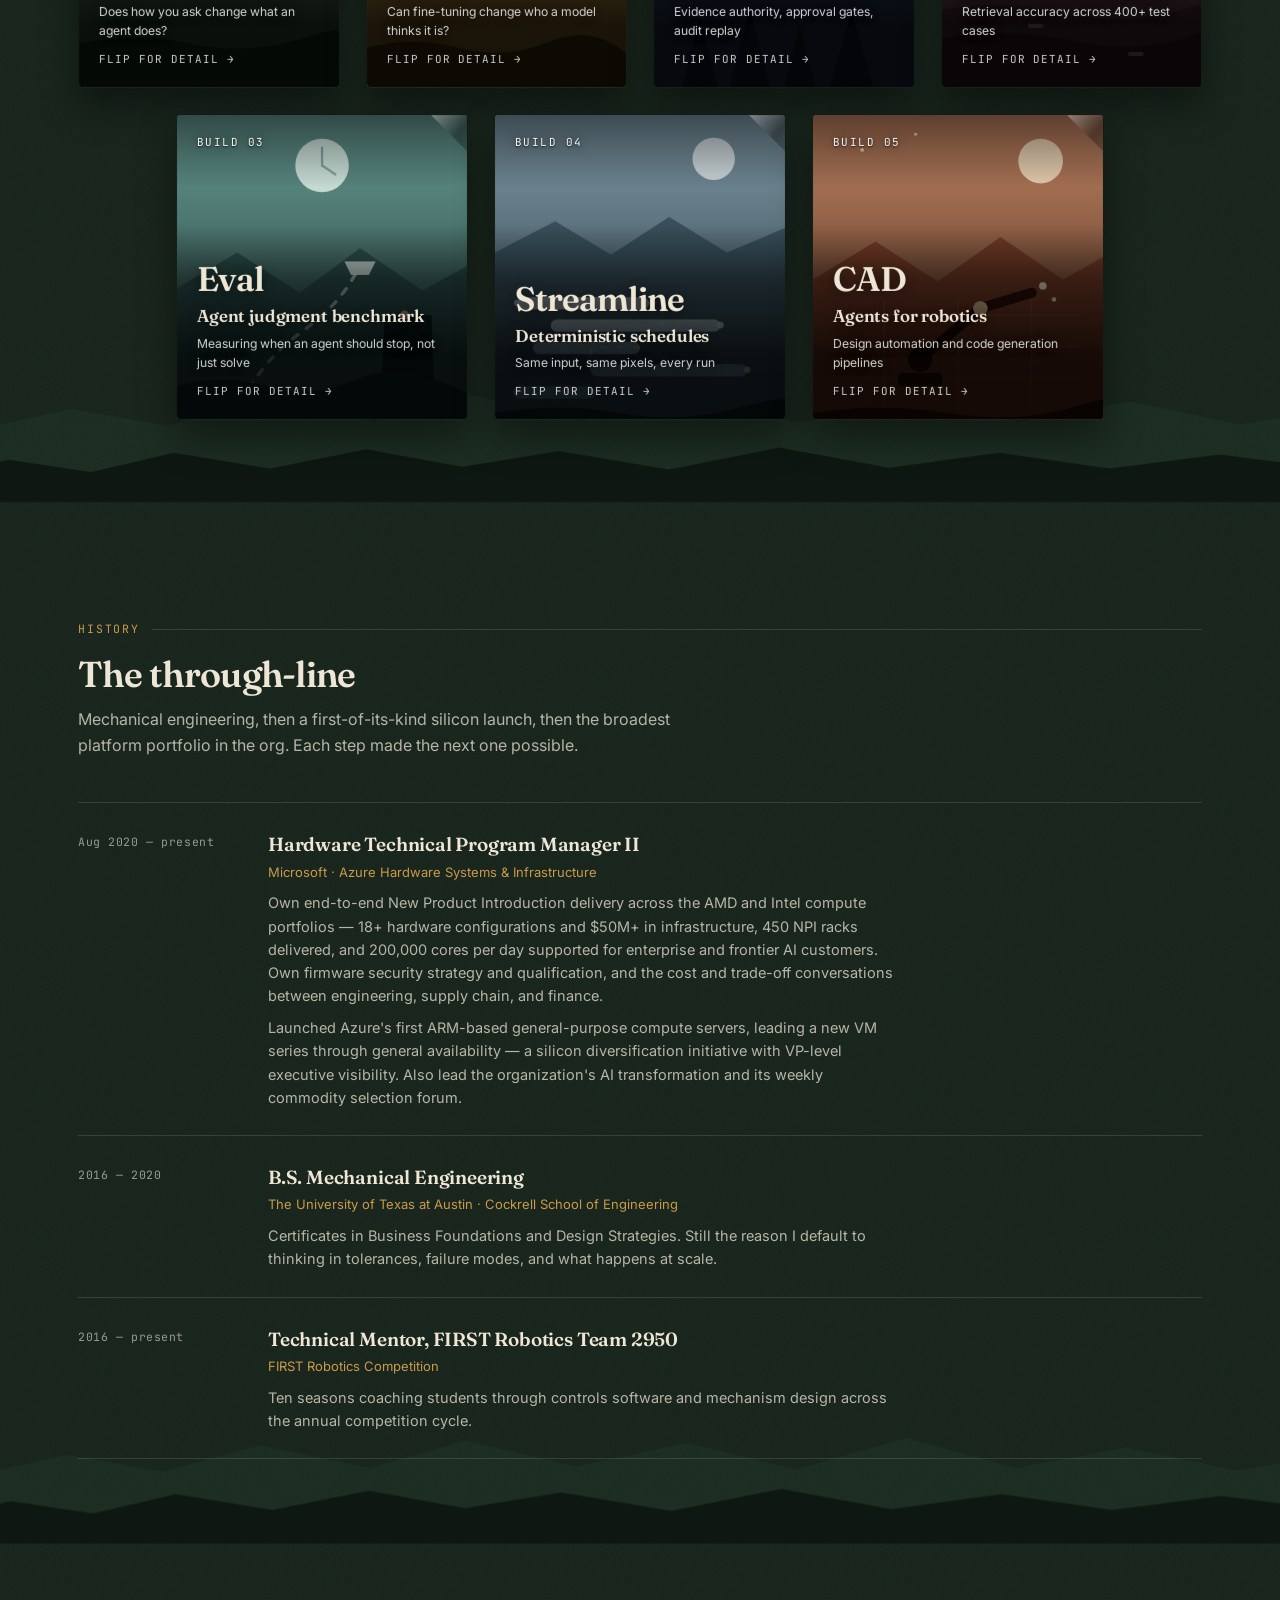
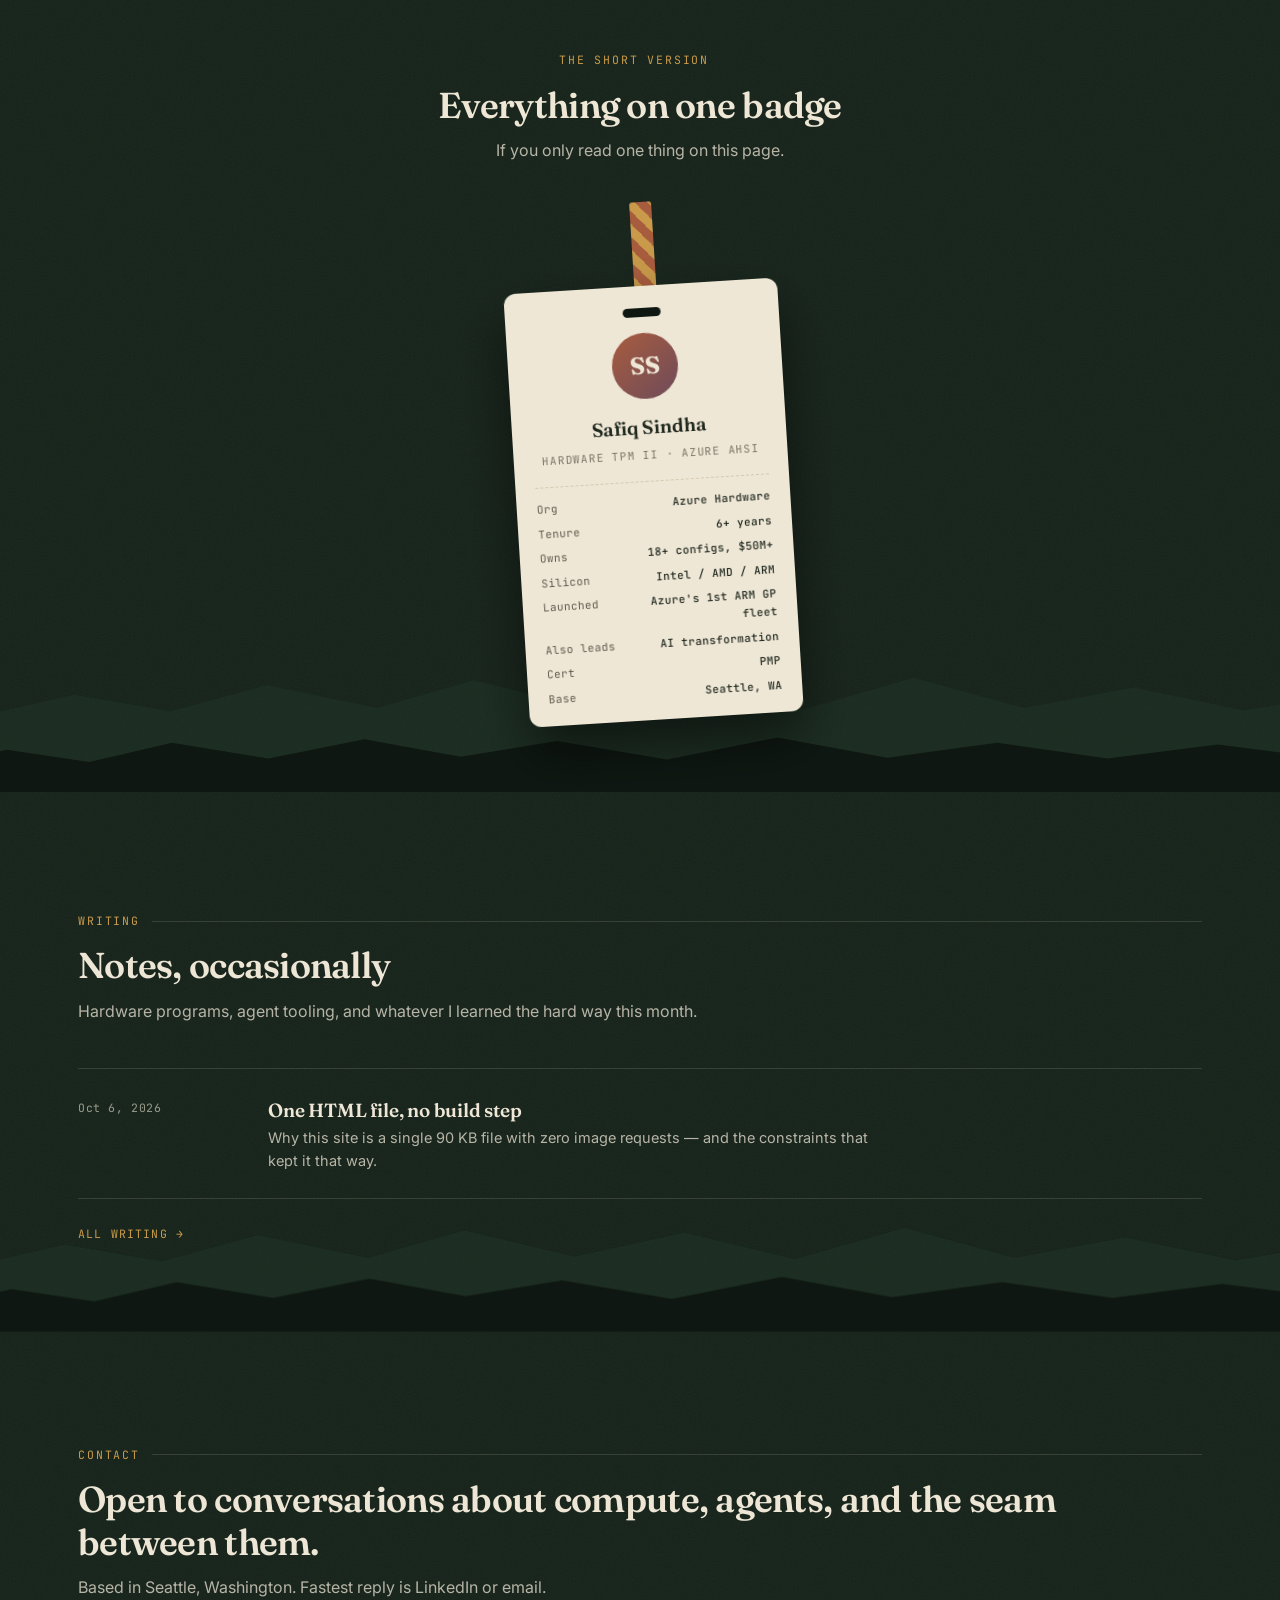
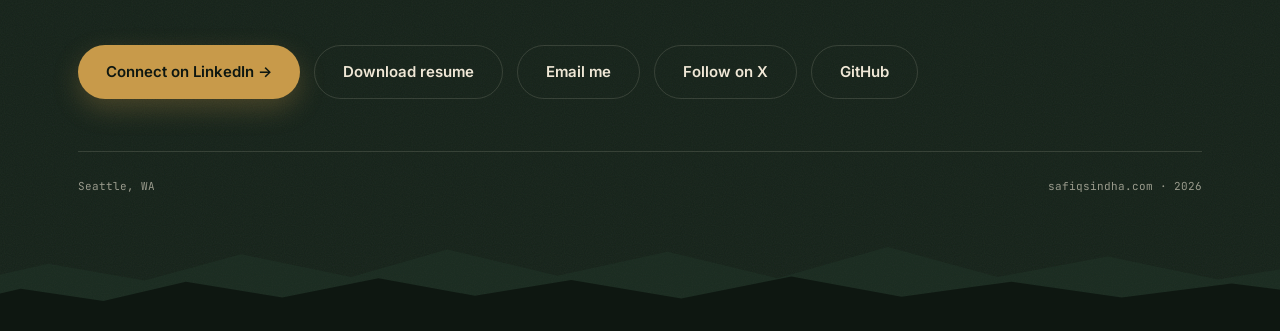
==== commit d6675576: "Rewrite README in the Mind Your Manners style; correct research cards - README: link line, lead para" ====
--- a/index.html
+++ b/index.html
@@ -884,8 +884,8 @@
           <div class="r-head">Mind Your Manners</div>
           <ul class="r-list">
             <li>Built an AI agent harness on <b>SpreadsheetBench</b> to study how instruction tone affects agent performance</li>
-            <li>Scores what the agent does — verification, shortcuts, turn count, token spend — not just accuracy</li>
-            <li>Finding: implied task demand, not politeness, is what moves the agent</li>
+            <li><b>9,850 trajectories</b> on two models; every note length-matched, so only what it says varies</li>
+            <li>Published v1.0 (Zenodo DOI): implied demand, not politeness, drives persistence</li>
           </ul>
         </div>
       </button></div>
@@ -917,8 +917,8 @@
           <div class="r-head">NamePlate</div>
           <ul class="r-list">
             <li>Fine-tuned a small language model with <b>question-and-answer training</b> to modify its identity</li>
-            <li>Tests whether an installed identity persists — and whether it displaces the model's own</li>
-            <li>Finding: bare repeated assertions stay at noise; the same claims framed as Q&amp;A take hold</li>
+            <li>Pre-registered, on a fictional subject, with a release test that keeps real people out</li>
+            <li>Finding so far: the name installs, but the model's own identity falls as far with no assertions at all</li>
           </ul>
         </div>
       </button></div>
